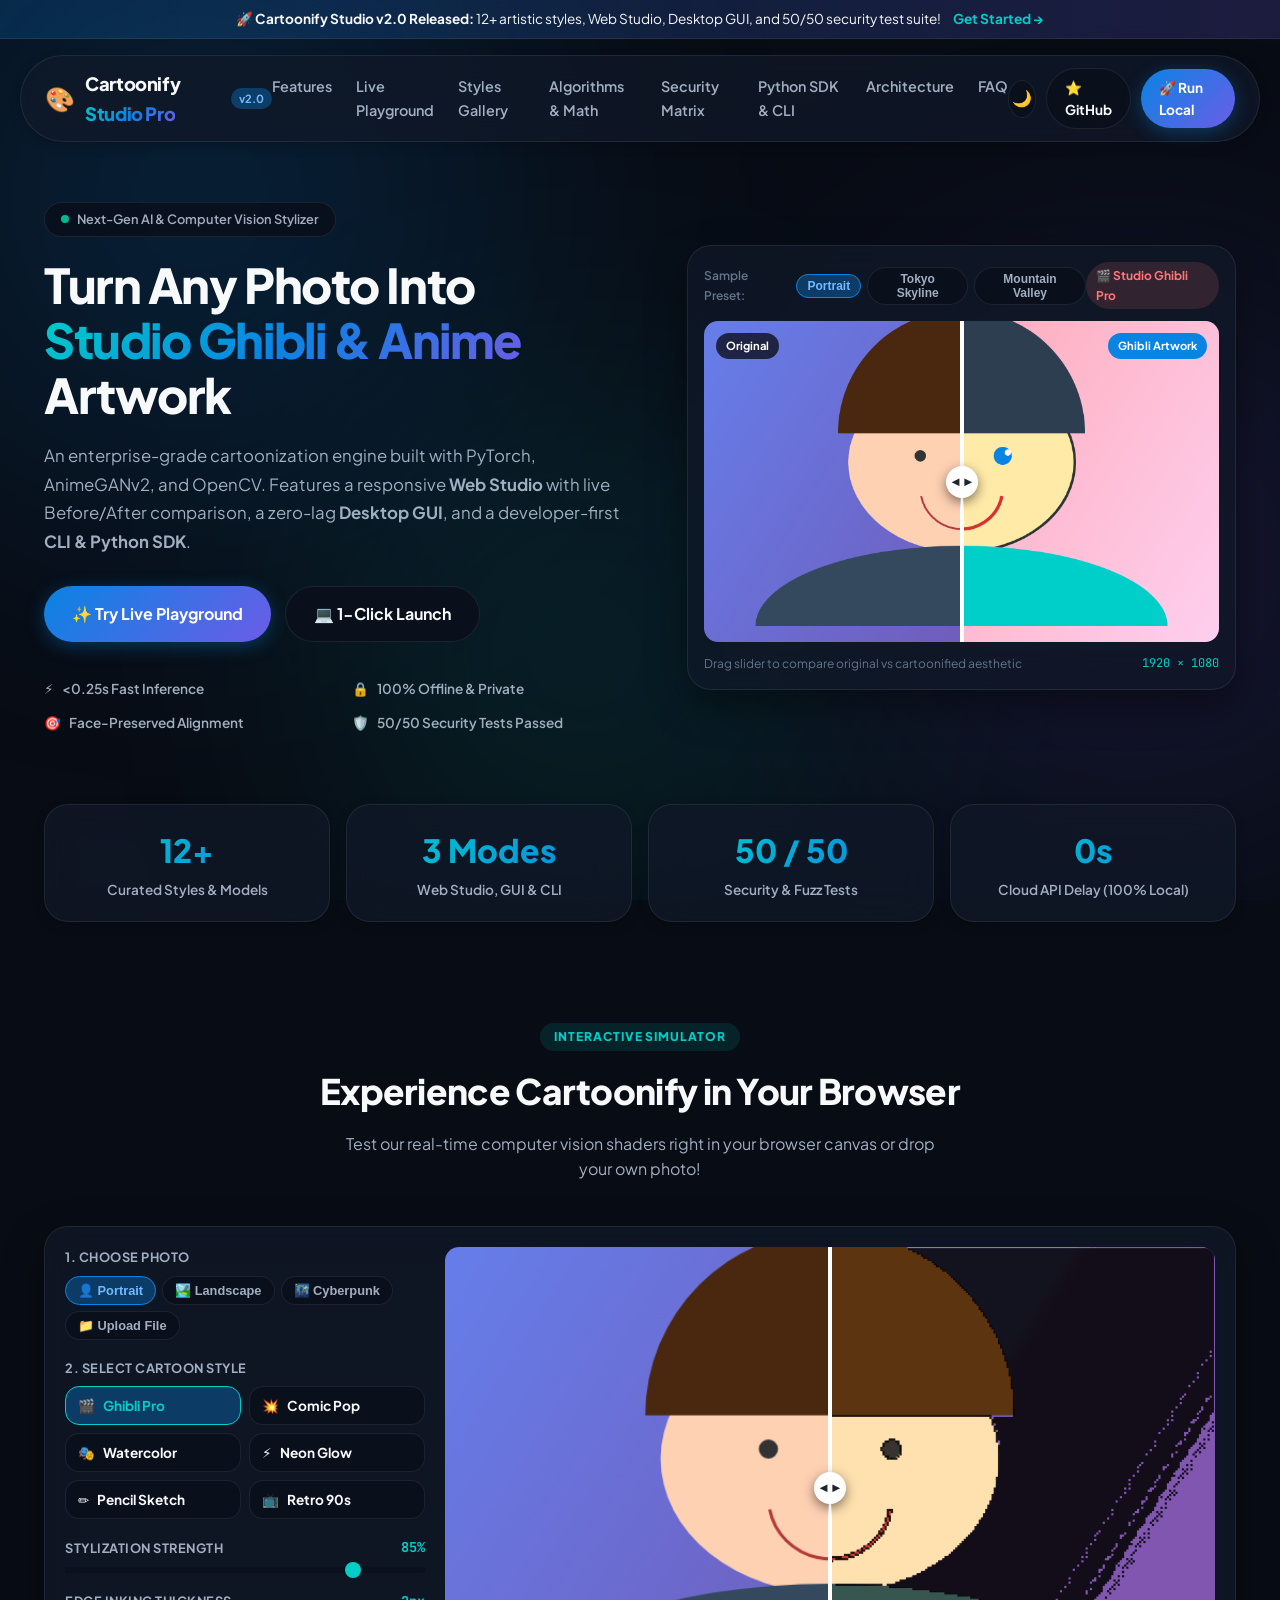
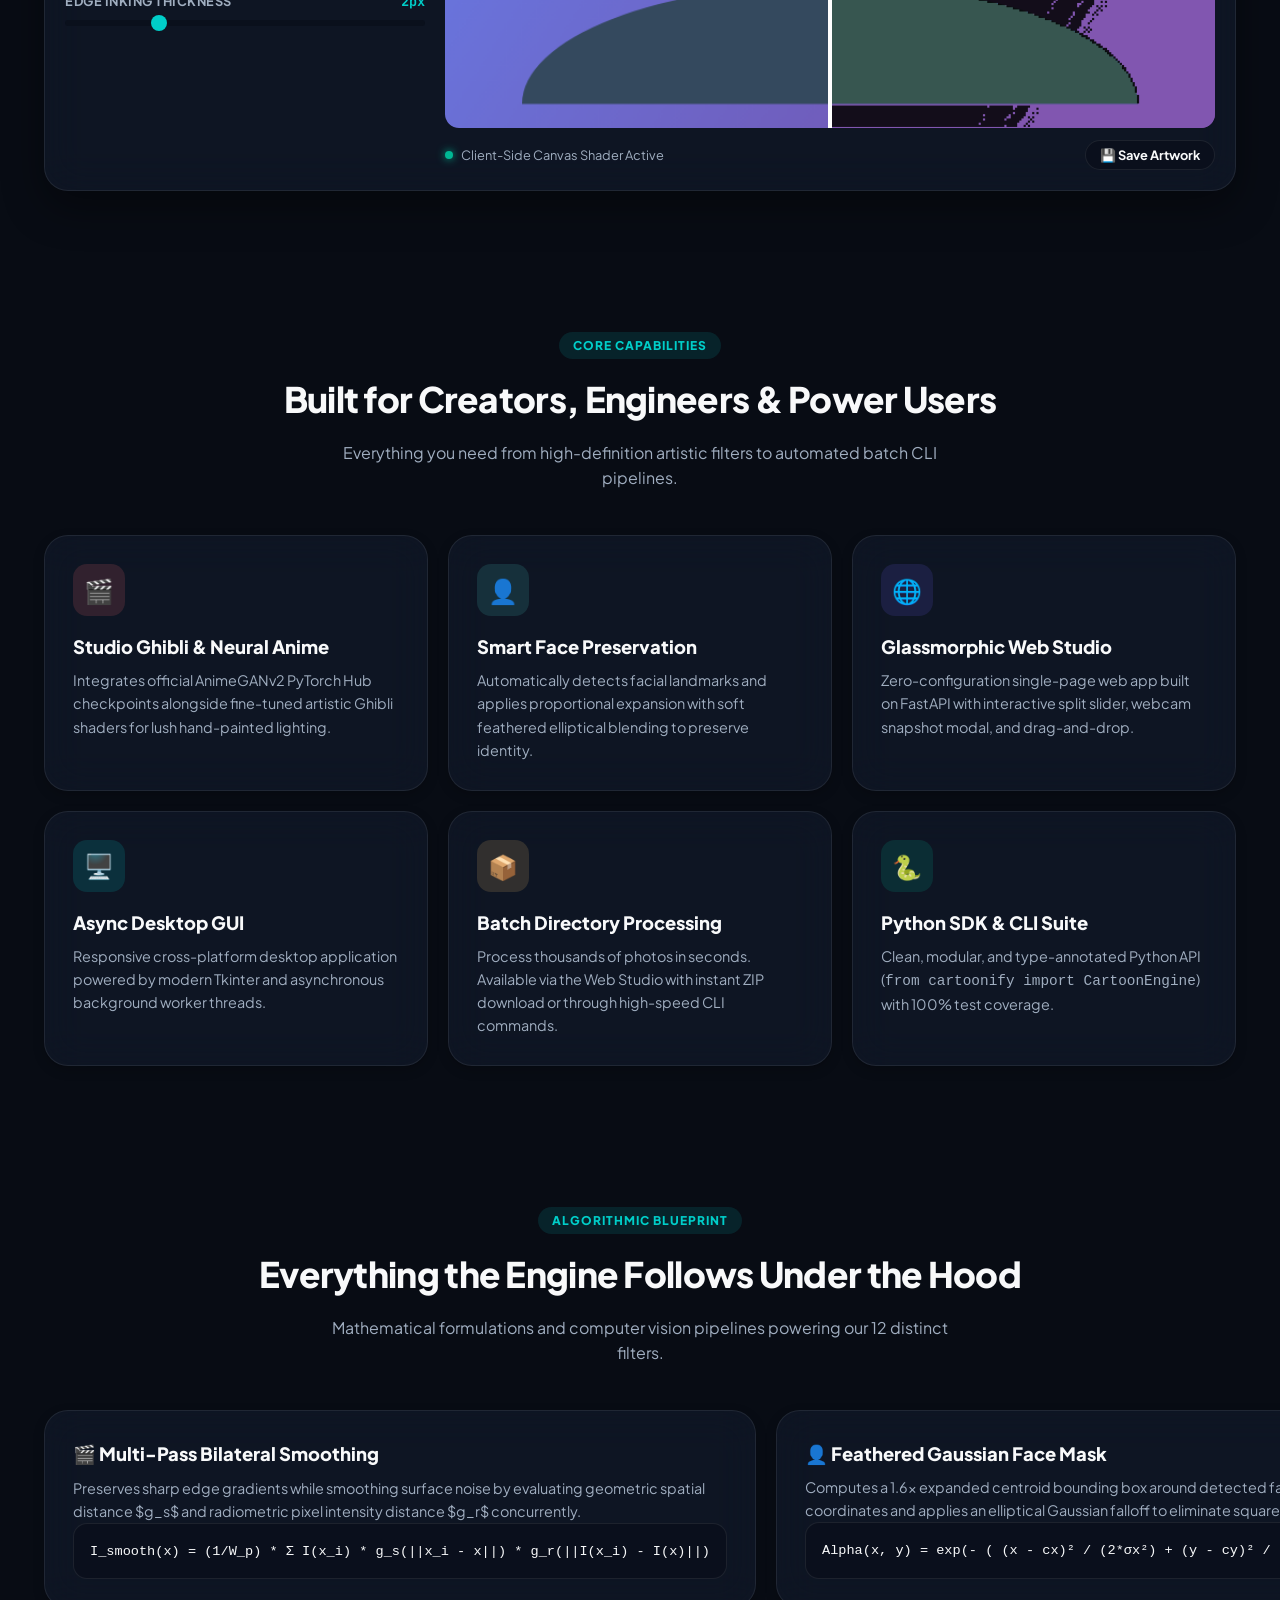
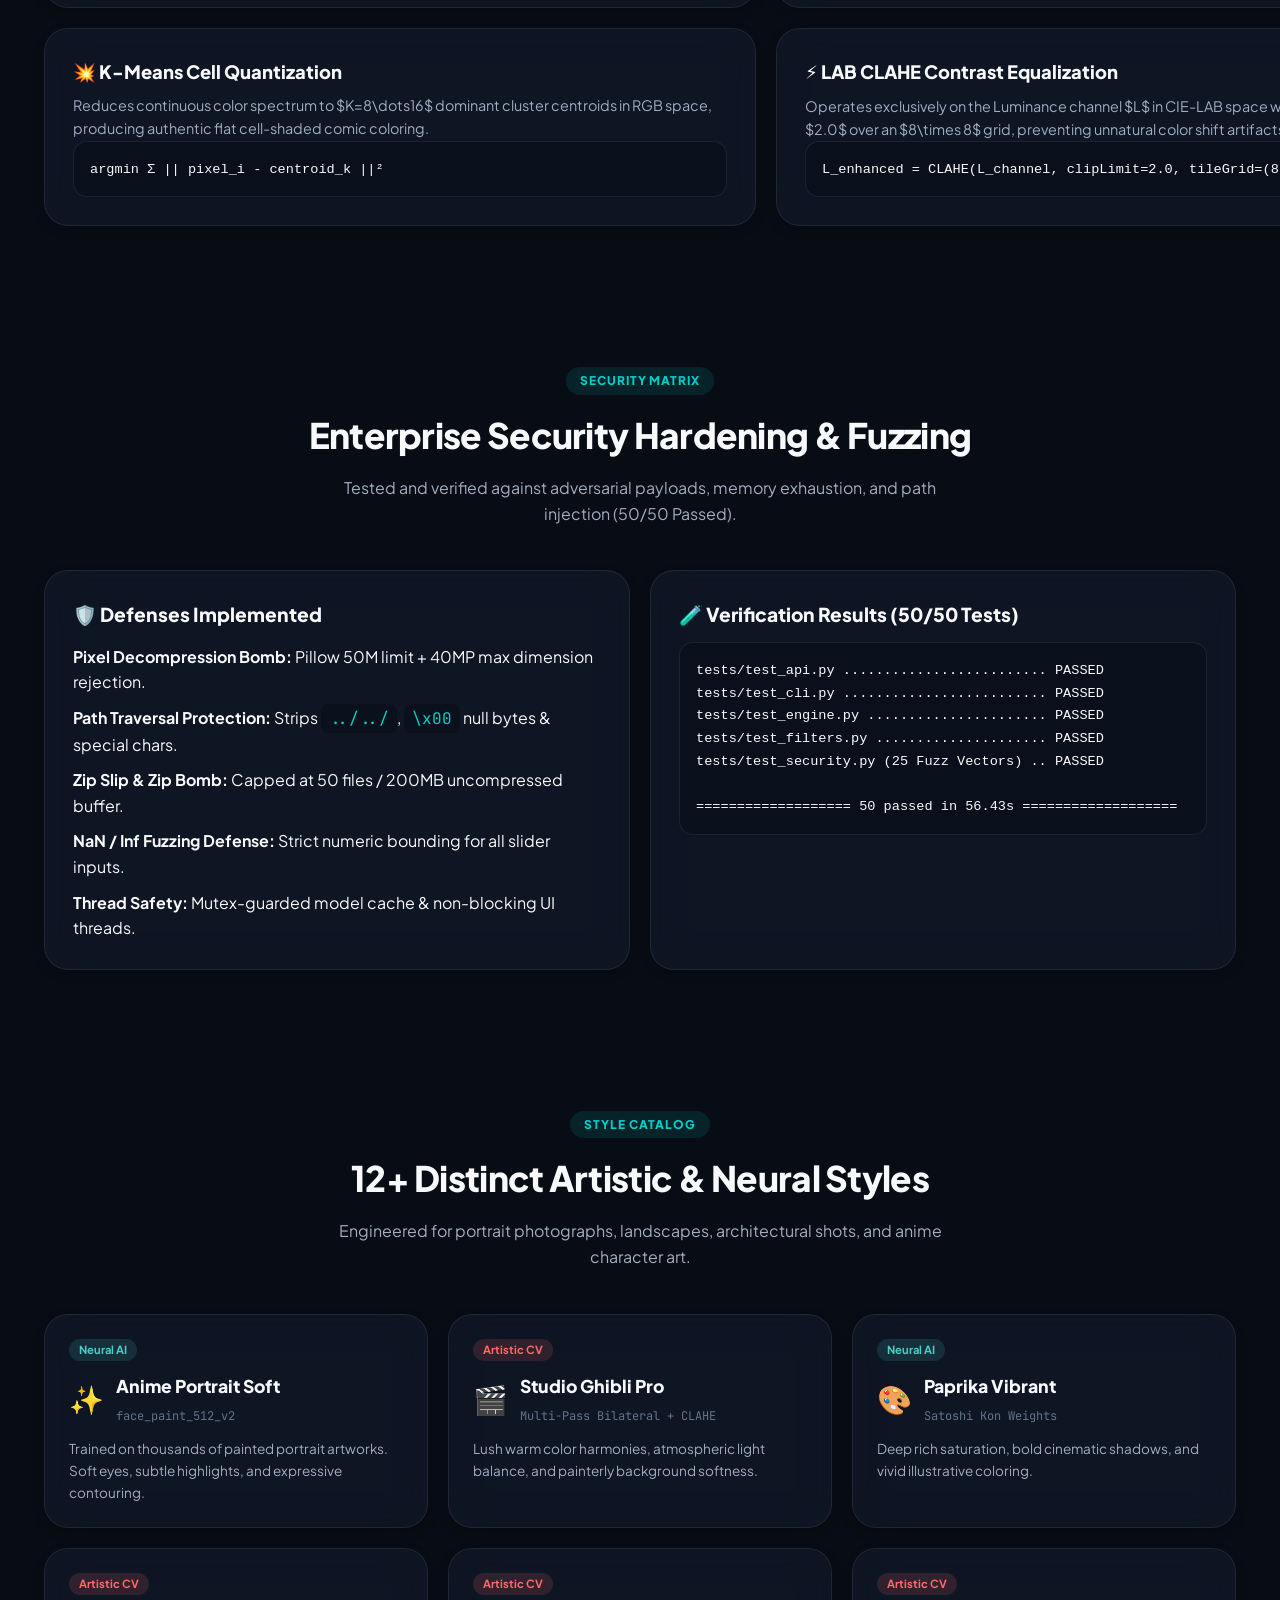
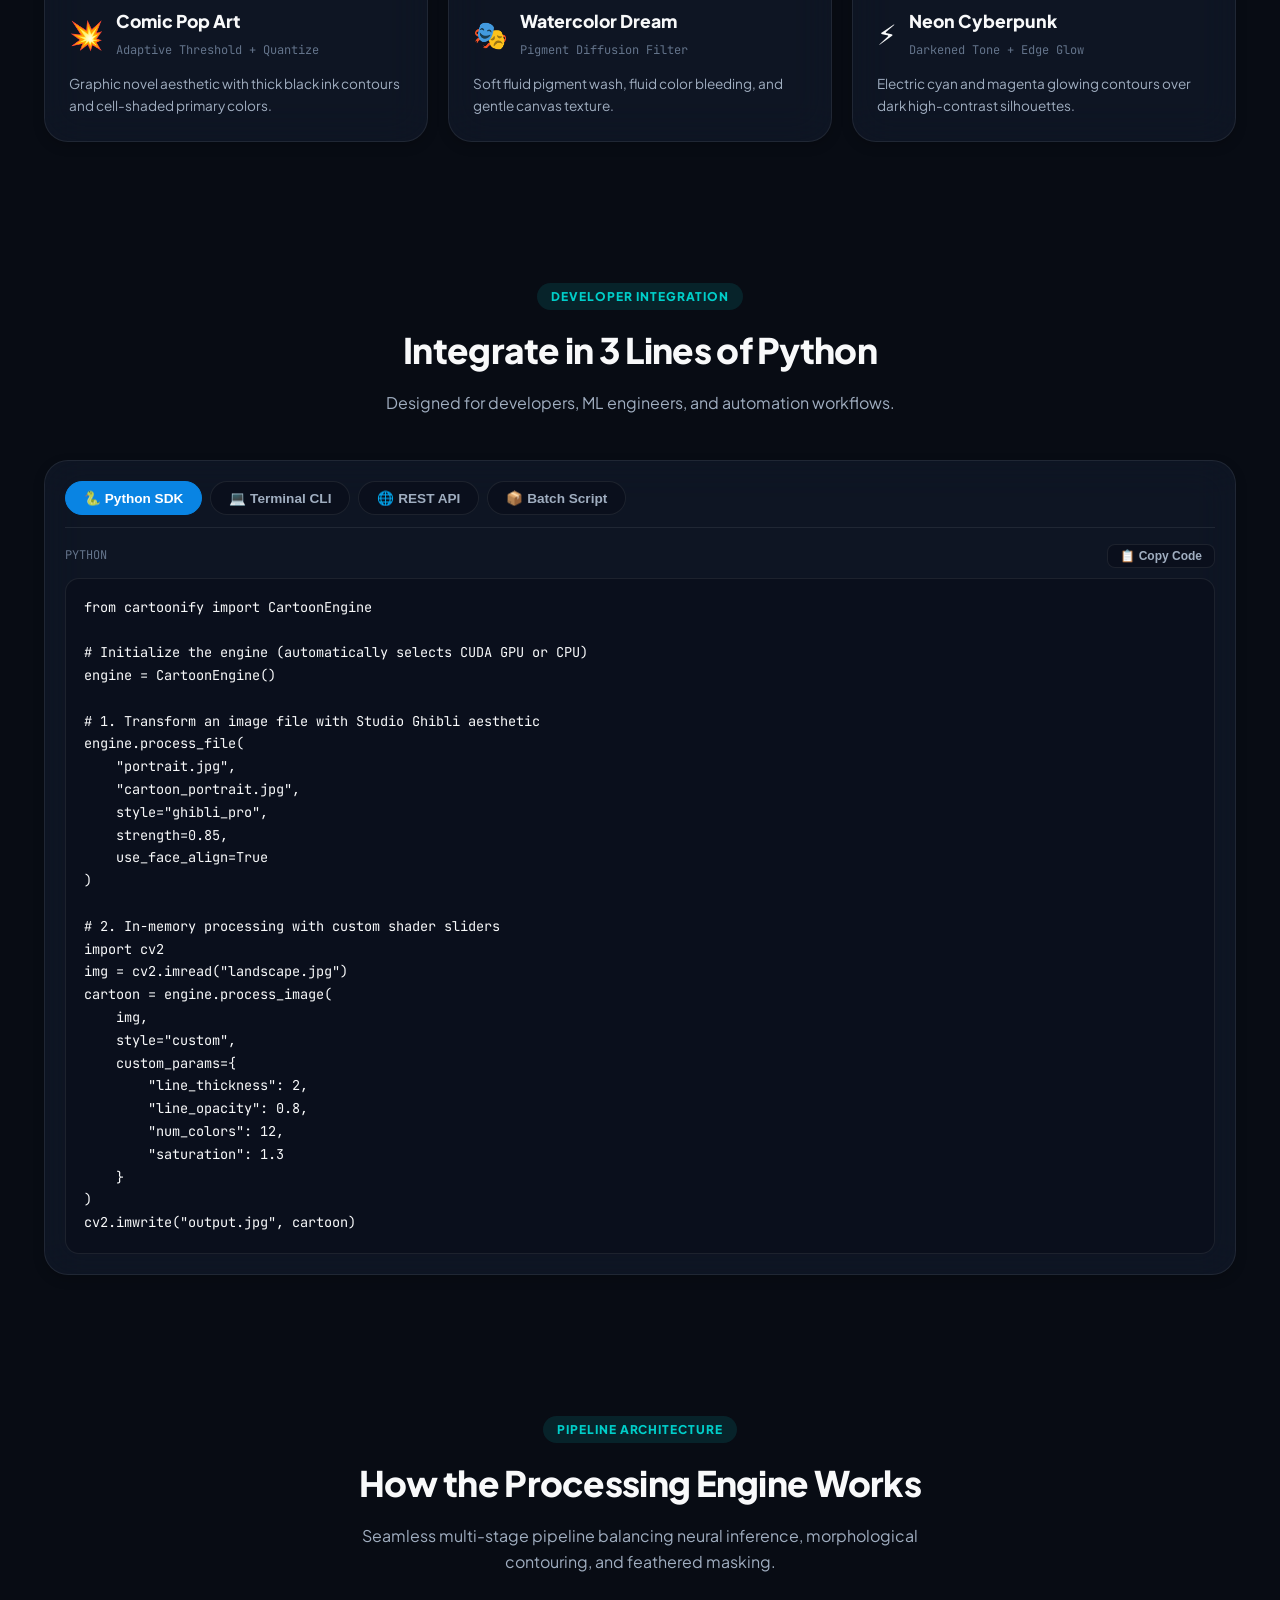
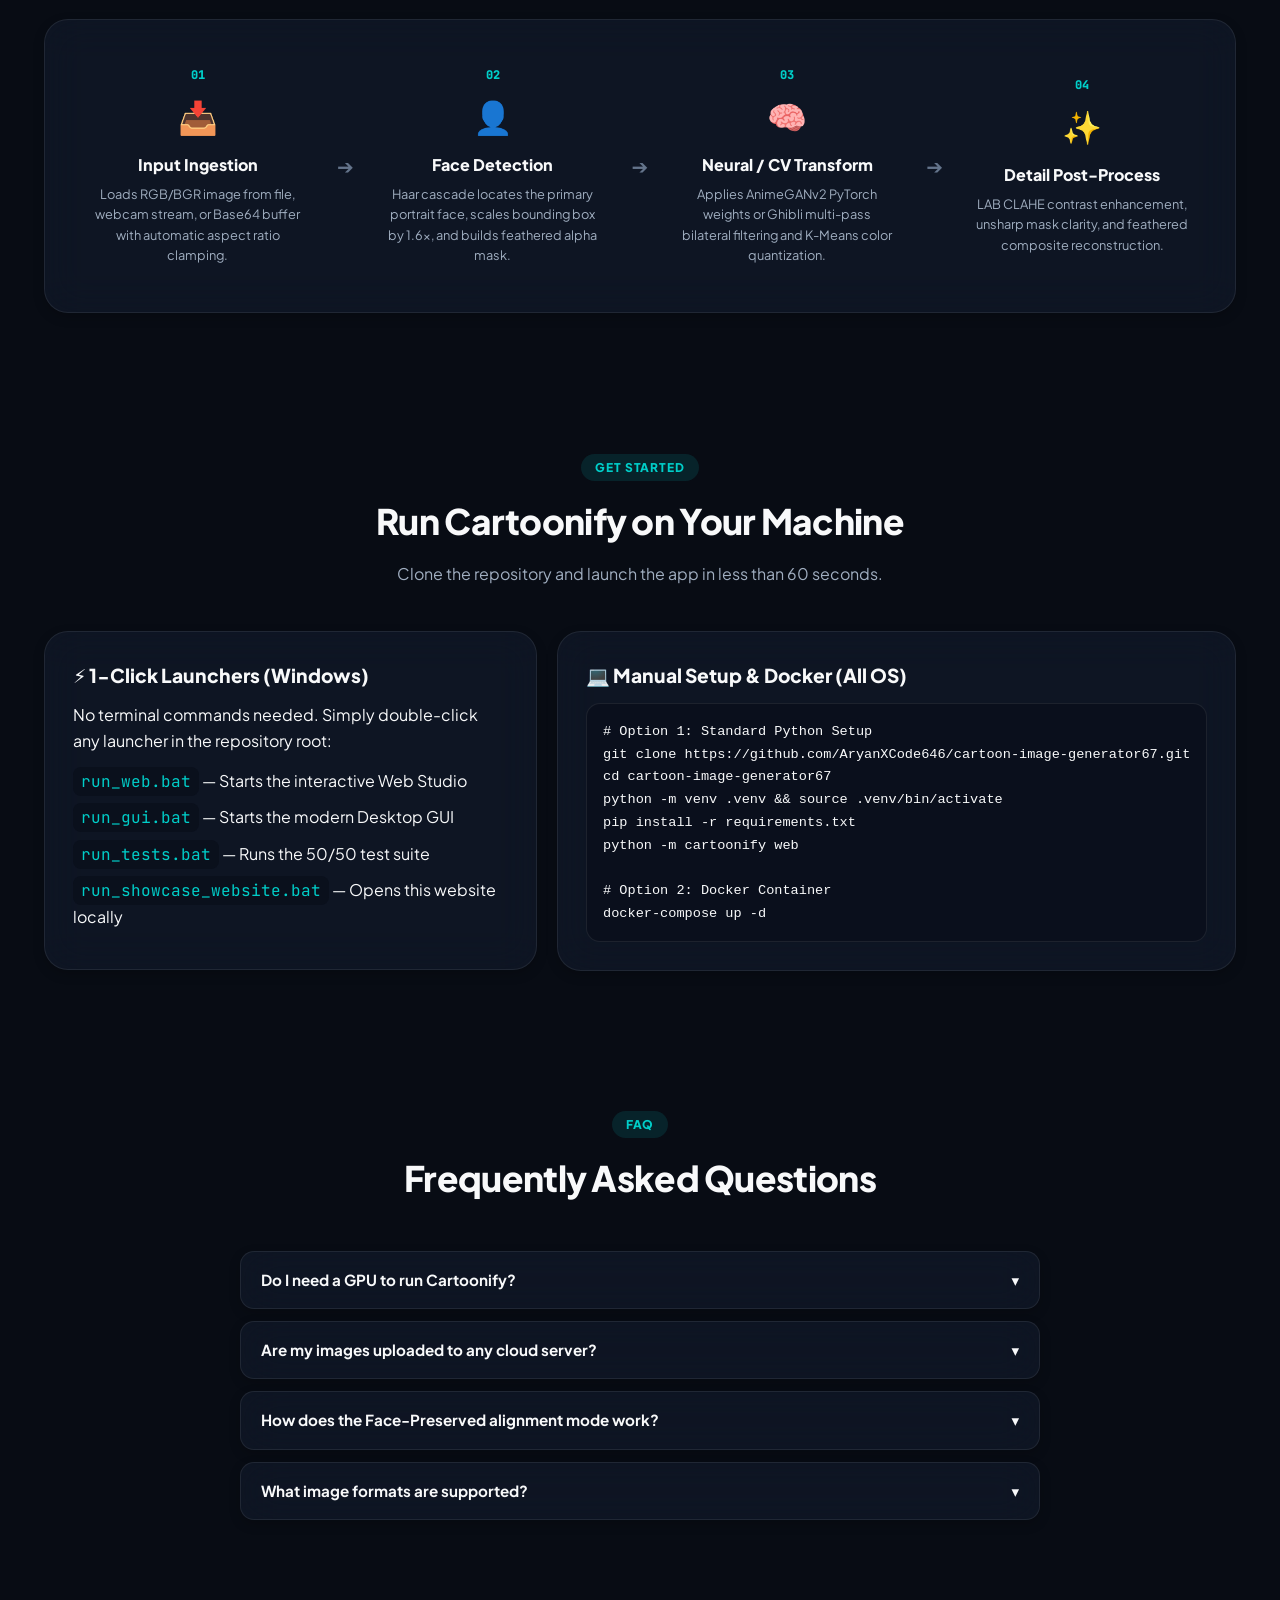
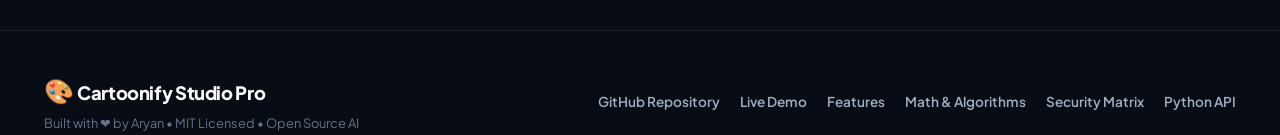
==== docs/index.html @ 69a8b637 "docs: enrich landing page with algorithm math models, security matrix, and comprehensive feature blu" ====
<!DOCTYPE html>
<html lang="en" data-theme="dark">
<head>
  <meta charset="UTF-8">
  <meta name="viewport" content="width=device-width, initial-scale=1.0">
  <title>Cartoonify Studio Pro — AI & Computer Vision Image Cartoonization Suite</title>
  <meta name="description" content="Production-ready AI & Computer Vision cartoonization suite featuring Studio Ghibli, AnimeGANv2, Comic Pop Art, and Watercolor filters with Web Studio, Desktop GUI, and Python SDK.">
  <link rel="stylesheet" href="style.css">
  <link rel="preconnect" href="https://fonts.googleapis.com">
  <link rel="preconnect" href="https://fonts.gstatic.com" crossorigin>
  <link href="https://fonts.googleapis.com/css2?family=Plus+Jakarta+Sans:wght@300;400;500;600;700;800&family=JetBrains+Mono:wght@400;500;700&display=swap" rel="stylesheet">
</head>
<body>
  <!-- Ambient background glow -->
  <div class="ambient-glow">
    <div class="orb orb-1"></div>
    <div class="orb orb-2"></div>
    <div class="orb orb-3"></div>
  </div>

  <!-- Announcement Bar -->
  <div class="announcement-bar">
    <span>🚀 <strong>Cartoonify Studio v2.0 Released:</strong> 12+ artistic styles, Web Studio, Desktop GUI, and 50/50 security test suite!</span>
    <a href="#quickstart" class="announcement-link">Get Started →</a>
  </div>

  <!-- ===== NAVBAR ===== -->
  <nav class="navbar glass-panel">
    <div class="nav-container">
      <a href="#" class="nav-brand">
        <span class="brand-icon">🎨</span>
        <span class="brand-name">Cartoonify <span class="gradient-text">Studio Pro</span></span>
        <span class="brand-badge">v2.0</span>
      </a>

      <div class="nav-links" id="navLinks">
        <a href="#features" class="nav-link">Features</a>
        <a href="#demo" class="nav-link">Live Playground</a>
        <a href="#styles" class="nav-link">Styles Gallery</a>
        <a href="#math-models" class="nav-link">Algorithms & Math</a>
        <a href="#security" class="nav-link">Security Matrix</a>
        <a href="#developers" class="nav-link">Python SDK & CLI</a>
        <a href="#architecture" class="nav-link">Architecture</a>
        <a href="#faq" class="nav-link">FAQ</a>
      </div>

      <div class="nav-actions">
        <button id="themeToggle" class="icon-btn" title="Toggle Theme" aria-label="Toggle theme">
          <span class="theme-icon">🌙</span>
        </button>
        <a href="https://github.com/AryanXCode646/cartoon-image-generator67" target="_blank" rel="noopener noreferrer" class="btn btn-secondary btn-sm">
          <span>⭐ GitHub</span>
        </a>
        <a href="#quickstart" class="btn btn-primary btn-sm">
          <span>🚀 Run Local</span>
        </a>
        <button class="mobile-toggle" id="mobileToggle" aria-label="Toggle navigation menu">
          <span></span><span></span><span></span>
        </button>
      </div>
    </div>
  </nav>

  <!-- ===== HERO SECTION ===== -->
  <header class="hero-section">
    <div class="container hero-container">
      <div class="hero-content">
        <div class="hero-pill">
          <span class="pill-dot"></span>
          <span>Next-Gen AI & Computer Vision Stylizer</span>
        </div>
        <h1 class="hero-title">
          Turn Any Photo Into <br>
          <span class="gradient-text">Studio Ghibli & Anime</span> Artwork
        </h1>
        <p class="hero-subtitle">
          An enterprise-grade cartoonization engine built with PyTorch, AnimeGANv2, and OpenCV. Features a responsive <strong>Web Studio</strong> with live Before/After comparison, a zero-lag <strong>Desktop GUI</strong>, and a developer-first <strong>CLI & Python SDK</strong>.
        </p>

        <div class="hero-cta-group">
          <a href="#demo" class="btn btn-primary btn-lg">
            <span>✨ Try Live Playground</span>
          </a>
          <a href="#quickstart" class="btn btn-secondary btn-lg">
            <span>💻 1-Click Launch</span>
          </a>
        </div>

        <div class="hero-badges">
          <div class="badge-item">
            <span class="badge-icon">⚡</span>
            <span>&lt;0.25s Fast Inference</span>
          </div>
          <div class="badge-item">
            <span class="badge-icon">🔒</span>
            <span>100% Offline & Private</span>
          </div>
          <div class="badge-item">
            <span class="badge-icon">🎯</span>
            <span>Face-Preserved Alignment</span>
          </div>
          <div class="badge-item">
            <span class="badge-icon">🛡️</span>
            <span>50/50 Security Tests Passed</span>
          </div>
        </div>
      </div>

      <!-- Hero Visual: Interactive Before/After Split Comparison -->
      <div class="hero-visual">
        <div class="hero-card glass-panel">
          <div class="hero-card-header">
            <div class="preset-selector">
              <span class="preset-label">Sample Preset:</span>
              <button class="preset-btn active" data-preset="portrait">Portrait</button>
              <button class="preset-btn" data-preset="city">Tokyo Skyline</button>
              <button class="preset-btn" data-preset="nature">Mountain Valley</button>
            </div>
            <div class="style-pill">🎬 Studio Ghibli Pro</div>
          </div>

          <div class="hero-split-viewer" id="heroViewer">
            <div class="hero-img-wrapper original-wrapper">
              <img id="heroImgOriginal" src="" alt="Original Photo">
              <span class="image-tag original-tag">Original</span>
            </div>
            <div class="hero-img-wrapper cartoon-wrapper" id="heroCartoonWrapper">
              <img id="heroImgCartoon" src="" alt="Cartoon Artwork">
              <span class="image-tag cartoon-tag">Ghibli Artwork</span>
            </div>
            <div class="hero-split-handle" id="heroHandle">
              <div class="handle-bar"></div>
              <div class="handle-knob">◀ ▶</div>
              <div class="handle-bar"></div>
            </div>
          </div>

          <div class="hero-card-footer">
            <span>Drag slider to compare original vs cartoonified aesthetic</span>
            <span class="resolution-badge" id="heroResBadge">1920 × 1080</span>
          </div>
        </div>
      </div>
    </div>
  </header>

  <!-- ===== STATS STRIP ===== -->
  <section class="stats-strip">
    <div class="container stats-container">
      <div class="stat-card glass-panel">
        <span class="stat-number">12+</span>
        <span class="stat-label">Curated Styles & Models</span>
      </div>
      <div class="stat-card glass-panel">
        <span class="stat-number">3 Modes</span>
        <span class="stat-label">Web Studio, GUI & CLI</span>
      </div>
      <div class="stat-card glass-panel">
        <span class="stat-number">50 / 50</span>
        <span class="stat-label">Security & Fuzz Tests</span>
      </div>
      <div class="stat-card glass-panel">
        <span class="stat-number">0s</span>
        <span class="stat-label">Cloud API Delay (100% Local)</span>
      </div>
    </div>
  </section>

  <!-- ===== INTERACTIVE DEMO PLAYGROUND ===== -->
  <section class="section" id="demo">
    <div class="container">
      <div class="section-header text-center">
        <span class="section-badge">INTERACTIVE SIMULATOR</span>
        <h2 class="section-title">Experience Cartoonify in Your Browser</h2>
        <p class="section-subtitle">
          Test our real-time computer vision shaders right in your browser canvas or drop your own photo!
        </p>
      </div>

      <div class="playground-layout glass-panel">
        <!-- Left Playground Controls -->
        <div class="playground-sidebar">
          <div class="sidebar-block">
            <label class="block-label">1. Choose Photo</label>
            <div class="playground-presets">
              <button class="play-preset active" data-img="portrait">👤 Portrait</button>
              <button class="play-preset" data-img="landscape">🏞️ Landscape</button>
              <button class="play-preset" data-img="cyberpunk">🌃 Cyberpunk</button>
              <button class="play-preset" id="playUploadBtn">📁 Upload File</button>
              <input type="file" id="playFileInput" accept="image/*" hidden>
            </div>
          </div>

          <div class="sidebar-block">
            <label class="block-label">2. Select Cartoon Style</label>
            <div class="playground-styles-grid">
              <button class="style-choice-btn active" data-style="ghibli_pro">
                <span class="style-choice-icon">🎬</span>
                <span class="style-choice-name">Ghibli Pro</span>
              </button>
              <button class="style-choice-btn" data-style="comic_pop">
                <span class="style-choice-icon">💥</span>
                <span class="style-choice-name">Comic Pop</span>
              </button>
              <button class="style-choice-btn" data-style="watercolor">
                <span class="style-choice-icon">🎭</span>
                <span class="style-choice-name">Watercolor</span>
              </button>
              <button class="style-choice-btn" data-style="neon">
                <span class="style-choice-icon">⚡</span>
                <span class="style-choice-name">Neon Glow</span>
              </button>
              <button class="style-choice-btn" data-style="pencil">
                <span class="style-choice-icon">✏️</span>
                <span class="style-choice-name">Pencil Sketch</span>
              </button>
              <button class="style-choice-btn" data-style="retro">
                <span class="style-choice-icon">📺</span>
                <span class="style-choice-name">Retro 90s</span>
              </button>
            </div>
          </div>

          <div class="sidebar-block">
            <div class="slider-row">
              <label class="block-label">Stylization Strength</label>
              <span class="slider-indicator" id="playStrengthVal">85%</span>
            </div>
            <input type="range" id="playStrength" min="20" max="100" value="85" class="custom-range">
          </div>

          <div class="sidebar-block">
            <div class="slider-row">
              <label class="block-label">Edge Inking Thickness</label>
              <span class="slider-indicator" id="playEdgeVal">2px</span>
            </div>
            <input type="range" id="playEdge" min="1" max="5" value="2" class="custom-range">
          </div>
        </div>

        <!-- Right Playground Canvas Display -->
        <div class="playground-viewport">
          <div class="playground-canvas-wrapper" id="playViewer">
            <canvas id="canvasOriginal" class="play-canvas"></canvas>
            <div class="cartoon-canvas-clipper" id="playClipper">
              <canvas id="canvasCartoon" class="play-canvas"></canvas>
            </div>
            <div class="hero-split-handle" id="playHandle">
              <div class="handle-bar"></div>
              <div class="handle-knob">◀ ▶</div>
              <div class="handle-bar"></div>
            </div>
          </div>

          <div class="playground-footer">
            <div class="engine-indicator">
              <span class="pulse-dot"></span>
              <span id="playEngineStatus">Client-Side Canvas Shader Active</span>
            </div>
            <button id="downloadPlaygroundBtn" class="btn btn-secondary btn-xs">💾 Save Artwork</button>
          </div>
        </div>
      </div>
    </div>
  </section>

  <!-- ===== COMPREHENSIVE FEATURES GRID ===== -->
  <section class="section" id="features">
    <div class="container">
      <div class="section-header text-center">
        <span class="section-badge">CORE CAPABILITIES</span>
        <h2 class="section-title">Built for Creators, Engineers & Power Users</h2>
        <p class="section-subtitle">
          Everything you need from high-definition artistic filters to automated batch CLI pipelines.
        </p>
      </div>

      <div class="features-grid">
        <div class="feature-card glass-panel">
          <div class="feature-icon-box" style="background: rgba(255, 107, 107, 0.15); color: #ff6b6b;">🎬</div>
          <h3 class="feature-title">Studio Ghibli & Neural Anime</h3>
          <p class="feature-desc">
            Integrates official AnimeGANv2 PyTorch Hub checkpoints alongside fine-tuned artistic Ghibli shaders for lush hand-painted lighting.
          </p>
        </div>

        <div class="feature-card glass-panel">
          <div class="feature-icon-box" style="background: rgba(78, 205, 196, 0.15); color: #4ecdc4;">👤</div>
          <h3 class="feature-title">Smart Face Preservation</h3>
          <p class="feature-desc">
            Automatically detects facial landmarks and applies proportional expansion with soft feathered elliptical blending to preserve identity.
          </p>
        </div>

        <div class="feature-card glass-panel">
          <div class="feature-icon-box" style="background: rgba(108, 92, 231, 0.15); color: #6c5ce7;">🌐</div>
          <h3 class="feature-title">Glassmorphic Web Studio</h3>
          <p class="feature-desc">
            Zero-configuration single-page web app built on FastAPI with interactive split slider, webcam snapshot modal, and drag-and-drop.
          </p>
        </div>

        <div class="feature-card glass-panel">
          <div class="feature-icon-box" style="background: rgba(0, 206, 201, 0.15); color: #00cec9;">🖥️</div>
          <h3 class="feature-title">Async Desktop GUI</h3>
          <p class="feature-desc">
            Responsive cross-platform desktop application powered by modern Tkinter and asynchronous background worker threads.
          </p>
        </div>

        <div class="feature-card glass-panel">
          <div class="feature-icon-box" style="background: rgba(253, 203, 110, 0.15); color: #fdcb6e;">📦</div>
          <h3 class="feature-title">Batch Directory Processing</h3>
          <p class="feature-desc">
            Process thousands of photos in seconds. Available via the Web Studio with instant ZIP download or through high-speed CLI commands.
          </p>
        </div>

        <div class="feature-card glass-panel">
          <div class="feature-icon-box" style="background: rgba(0, 184, 148, 0.15); color: #00b894;">🐍</div>
          <h3 class="feature-title">Python SDK & CLI Suite</h3>
          <p class="feature-desc">
            Clean, modular, and type-annotated Python API (<code>from cartoonify import CartoonEngine</code>) with 100% test coverage.
          </p>
        </div>
      </div>
    </div>
  </section>

  <!-- ===== MATHEMATICAL MODELS & ALGORITHMS SECTION ===== -->
  <section class="section" id="math-models">
    <div class="container">
      <div class="section-header text-center">
        <span class="section-badge">ALGORITHMIC BLUEPRINT</span>
        <h2 class="section-title">Everything the Engine Follows Under the Hood</h2>
        <p class="section-subtitle">
          Mathematical formulations and computer vision pipelines powering our 12 distinct filters.
        </p>
      </div>

      <div class="features-grid">
        <div class="feature-card glass-panel">
          <h3 class="feature-title">🎬 Multi-Pass Bilateral Smoothing</h3>
          <p class="feature-desc">
            Preserves sharp edge gradients while smoothing surface noise by evaluating geometric spatial distance $g_s$ and radiometric pixel intensity distance $g_r$ concurrently.
          </p>
          <pre class="cli-box"><code>I_smooth(x) = (1/W_p) * Σ I(x_i) * g_s(||x_i - x||) * g_r(||I(x_i) - I(x)||)</code></pre>
        </div>

        <div class="feature-card glass-panel">
          <h3 class="feature-title">👤 Feathered Gaussian Face Mask</h3>
          <p class="feature-desc">
            Computes a 1.6x expanded centroid bounding box around detected facial coordinates and applies an elliptical Gaussian falloff to eliminate square border seams.
          </p>
          <pre class="cli-box"><code>Alpha(x, y) = exp(- ( (x - cx)² / (2*σx²) + (y - cy)² / (2*σy²) ) )</code></pre>
        </div>

        <div class="feature-card glass-panel">
          <h3 class="feature-title">✏️ Color Dodge Sketch Blend</h3>
          <p class="feature-desc">
            Converts to grayscale, computes negative Gaussian blur inversion, and executes high-speed Color Dodge matrix arithmetic for realistic graphite line crosshatching.
          </p>
          <pre class="cli-box"><code>I_sketch(x,y) = min(255, (I_gray * 256) / (255 - I_inv_blur + 1))</code></pre>
        </div>

        <div class="feature-card glass-panel">
          <h3 class="feature-title">💥 K-Means Cell Quantization</h3>
          <p class="feature-desc">
            Reduces continuous color spectrum to $K=8\dots16$ dominant cluster centroids in RGB space, producing authentic flat cell-shaded comic coloring.
          </p>
          <pre class="cli-box"><code>argmin Σ || pixel_i - centroid_k ||²</code></pre>
        </div>

        <div class="feature-card glass-panel">
          <h3 class="feature-title">⚡ LAB CLAHE Contrast Equalization</h3>
          <p class="feature-desc">
            Operates exclusively on the Luminance channel $L$ in CIE-LAB space with clip limit $2.0$ over an $8\times 8$ grid, preventing unnatural color shift artifacts.
          </p>
          <pre class="cli-box"><code>L_enhanced = CLAHE(L_channel, clipLimit=2.0, tileGrid=(8,8))</code></pre>
        </div>

        <div class="feature-card glass-panel">
          <h3 class="feature-title">🎭 Sobel Fluid Diffusion</h3>
          <p class="feature-desc">
            Computes horizontal and vertical spatial derivatives ($\partial I/\partial x, \partial I/\partial y$) to simulate fluid watercolor pigment accumulation along borders.
          </p>
          <pre class="cli-box"><code>Gradient_Mag = sqrt( (dI/dx)² + (dI/dy)² )</code></pre>
        </div>
      </div>
    </div>
  </section>

  <!-- ===== SECURITY MATRIX (50/50 TESTS) ===== -->
  <section class="section" id="security">
    <div class="container">
      <div class="section-header text-center">
        <span class="section-badge">SECURITY MATRIX</span>
        <h2 class="section-title">Enterprise Security Hardening & Fuzzing</h2>
        <p class="section-subtitle">
          Tested and verified against adversarial payloads, memory exhaustion, and path injection (50/50 Passed).
        </p>
      </div>

      <div class="quickstart-grid">
        <div class="quickstart-card glass-panel">
          <h3>🛡️ Defenses Implemented</h3>
          <ul class="file-list">
            <li><strong>Pixel Decompression Bomb:</strong> Pillow 50M limit + 40MP max dimension rejection.</li>
            <li><strong>Path Traversal Protection:</strong> Strips <code>../../</code>, <code>\x00</code> null bytes & special chars.</li>
            <li><strong>Zip Slip & Zip Bomb:</strong> Capped at 50 files / 200MB uncompressed buffer.</li>
            <li><strong>NaN / Inf Fuzzing Defense:</strong> Strict numeric bounding for all slider inputs.</li>
            <li><strong>Thread Safety:</strong> Mutex-guarded model cache & non-blocking UI threads.</li>
          </ul>
        </div>

        <div class="quickstart-card glass-panel">
          <h3>🧪 Verification Results (50/50 Tests)</h3>
          <pre class="cli-box"><code>tests/test_api.py ......................... PASSED
tests/test_cli.py ......................... PASSED
tests/test_engine.py ...................... PASSED
tests/test_filters.py ..................... PASSED
tests/test_security.py (25 Fuzz Vectors) .. PASSED

=================== 50 passed in 56.43s ===================</code></pre>
        </div>
      </div>
    </div>
  </section>

  <!-- ===== STYLES GALLERY ===== -->
  <section class="section styles-section" id="styles">
    <div class="container">
      <div class="section-header text-center">
        <span class="section-badge">STYLE CATALOG</span>
        <h2 class="section-title">12+ Distinct Artistic & Neural Styles</h2>
        <p class="section-subtitle">
          Engineered for portrait photographs, landscapes, architectural shots, and anime character art.
        </p>
      </div>

      <div class="style-cards-carousel">
        <div class="style-showcase-card glass-panel">
          <div class="style-tag neural">Neural AI</div>
          <div class="style-header">
            <span class="style-emoji">✨</span>
            <div>
              <h4>Anime Portrait Soft</h4>
              <span class="style-model">face_paint_512_v2</span>
            </div>
          </div>
          <p>Trained on thousands of painted portrait artworks. Soft eyes, subtle highlights, and expressive contouring.</p>
        </div>

        <div class="style-showcase-card glass-panel">
          <div class="style-tag artistic">Artistic CV</div>
          <div class="style-header">
            <span class="style-emoji">🎬</span>
            <div>
              <h4>Studio Ghibli Pro</h4>
              <span class="style-model">Multi-Pass Bilateral + CLAHE</span>
            </div>
          </div>
          <p>Lush warm color harmonies, atmospheric light balance, and painterly background softness.</p>
        </div>

        <div class="style-showcase-card glass-panel">
          <div class="style-tag neural">Neural AI</div>
          <div class="style-header">
            <span class="style-emoji">🎨</span>
            <div>
              <h4>Paprika Vibrant</h4>
              <span class="style-model">Satoshi Kon Weights</span>
            </div>
          </div>
          <p>Deep rich saturation, bold cinematic shadows, and vivid illustrative coloring.</p>
        </div>

        <div class="style-showcase-card glass-panel">
          <div class="style-tag artistic">Artistic CV</div>
          <div class="style-header">
            <span class="style-emoji">💥</span>
            <div>
              <h4>Comic Pop Art</h4>
              <span class="style-model">Adaptive Threshold + Quantize</span>
            </div>
          </div>
          <p>Graphic novel aesthetic with thick black ink contours and cell-shaded primary colors.</p>
        </div>

        <div class="style-showcase-card glass-panel">
          <div class="style-tag artistic">Artistic CV</div>
          <div class="style-header">
            <span class="style-emoji">🎭</span>
            <div>
              <h4>Watercolor Dream</h4>
              <span class="style-model">Pigment Diffusion Filter</span>
            </div>
          </div>
          <p>Soft fluid pigment wash, fluid color bleeding, and gentle canvas texture.</p>
        </div>

        <div class="style-showcase-card glass-panel">
          <div class="style-tag artistic">Artistic CV</div>
          <div class="style-header">
            <span class="style-emoji">⚡</span>
            <div>
              <h4>Neon Cyberpunk</h4>
              <span class="style-model">Darkened Tone + Edge Glow</span>
            </div>
          </div>
          <p>Electric cyan and magenta glowing contours over dark high-contrast silhouettes.</p>
        </div>
      </div>
    </div>
  </section>

  <!-- ===== DEVELOPER CODE INTEGRATION ===== -->
  <section class="section developers-section" id="developers">
    <div class="container">
      <div class="section-header text-center">
        <span class="section-badge">DEVELOPER INTEGRATION</span>
        <h2 class="section-title">Integrate in 3 Lines of Python</h2>
        <p class="section-subtitle">
          Designed for developers, ML engineers, and automation workflows.
        </p>
      </div>

      <div class="code-hub glass-panel">
        <div class="code-hub-tabs">
          <button class="code-tab-btn active" data-tab="tabPython">🐍 Python SDK</button>
          <button class="code-tab-btn" data-tab="tabCLI">💻 Terminal CLI</button>
          <button class="code-tab-btn" data-tab="tabAPI">🌐 REST API</button>
          <button class="code-tab-btn" data-tab="tabBatch">📦 Batch Script</button>
        </div>

        <!-- Code Block 1: Python SDK -->
        <div class="code-block-content active" id="tabPython">
          <div class="code-header">
            <span class="code-lang">python</span>
            <button class="copy-code-btn" data-target="codePy">📋 Copy Code</button>
          </div>
          <pre><code id="codePy">from cartoonify import CartoonEngine

# Initialize the engine (automatically selects CUDA GPU or CPU)
engine = CartoonEngine()

# 1. Transform an image file with Studio Ghibli aesthetic
engine.process_file(
    "portrait.jpg",
    "cartoon_portrait.jpg",
    style="ghibli_pro",
    strength=0.85,
    use_face_align=True
)

# 2. In-memory processing with custom shader sliders
import cv2
img = cv2.imread("landscape.jpg")
cartoon = engine.process_image(
    img,
    style="custom",
    custom_params={
        "line_thickness": 2,
        "line_opacity": 0.8,
        "num_colors": 12,
        "saturation": 1.3
    }
)
cv2.imwrite("output.jpg", cartoon)</code></pre>
        </div>

        <!-- Code Block 2: CLI -->
        <div class="code-block-content" id="tabCLI">
          <div class="code-header">
            <span class="code-lang">bash</span>
            <button class="copy-code-btn" data-target="codeCLI">📋 Copy Code</button>
          </div>
          <pre><code id="codeCLI"># Transform a single image
python -m cartoonify process photo.jpg -o cartoon.jpg --style ghibli_pro --strength 0.85

# Enable face-aligned feathered blend for portraits
python -m cartoonify process selfie.jpg -o selfie_anime.jpg --style anime_soft --face-align

# Batch process an entire directory of photos
python -m cartoonify batch ./my_vacation_photos -o ./cartoons --style comic_pop

# Launch the Web Studio UI
python -m cartoonify web --port 8000

# Launch the Desktop GUI
python -m cartoonify gui</code></pre>
        </div>

        <!-- Code Block 3: REST API -->
        <div class="code-block-content" id="tabAPI">
          <div class="code-header">
            <span class="code-lang">bash / cURL</span>
            <button class="copy-code-btn" data-target="codeAPI">📋 Copy Code</button>
          </div>
          <pre><code id="codeAPI"># 1. Process image via multipart form upload
curl -X POST "http://localhost:8000/api/process-upload" \
     -F "file=@portrait.jpg" \
     -F "style=ghibli_pro" \
     -F "strength=0.85" \
     --output cartoon_result.jpg

# 2. Query available styles catalog
curl -X GET "http://localhost:8000/api/styles"

# 3. Health & Device diagnostic check
curl -X GET "http://localhost:8000/api/health"</code></pre>
        </div>

        <!-- Code Block 4: Batch Script -->
        <div class="code-block-content" id="tabBatch">
          <div class="code-header">
            <span class="code-lang">python</span>
            <button class="copy-code-btn" data-target="codeBatch">📋 Copy Code</button>
          </div>
          <pre><code id="codeBatch">from pathlib import Path
from cartoonify import CartoonEngine

engine = CartoonEngine()
photos = list(Path("./input_photos").glob("*.jpg"))

def on_progress(current, total, filename):
    print(f"[{current}/{total}] Processed: {Path(filename).name}")

results = engine.process_batch(
    photos,
    output_dir="./cartoon_gallery",
    style="watercolor",
    strength=0.8,
    progress_callback=on_progress
)
print(f"Successfully cartoonified {len(results)} images!")</code></pre>
        </div>
      </div>
    </div>
  </section>

  <!-- ===== ARCHITECTURE DIAGRAM SECTION ===== -->
  <section class="section" id="architecture">
    <div class="container">
      <div class="section-header text-center">
        <span class="section-badge">PIPELINE ARCHITECTURE</span>
        <h2 class="section-title">How the Processing Engine Works</h2>
        <p class="section-subtitle">
          Seamless multi-stage pipeline balancing neural inference, morphological contouring, and feathered masking.
        </p>
      </div>

      <div class="pipeline-diagram glass-panel">
        <div class="pipeline-step">
          <div class="step-num">01</div>
          <div class="step-icon">📥</div>
          <h4>Input Ingestion</h4>
          <p>Loads RGB/BGR image from file, webcam stream, or Base64 buffer with automatic aspect ratio clamping.</p>
        </div>

        <div class="pipeline-arrow">➔</div>

        <div class="pipeline-step">
          <div class="step-num">02</div>
          <div class="step-icon">👤</div>
          <h4>Face Detection</h4>
          <p>Haar cascade locates the primary portrait face, scales bounding box by 1.6x, and builds feathered alpha mask.</p>
        </div>

        <div class="pipeline-arrow">➔</div>

        <div class="pipeline-step">
          <div class="step-num">03</div>
          <div class="step-icon">🧠</div>
          <h4>Neural / CV Transform</h4>
          <p>Applies AnimeGANv2 PyTorch weights or Ghibli multi-pass bilateral filtering and K-Means color quantization.</p>
        </div>

        <div class="pipeline-arrow">➔</div>

        <div class="pipeline-step">
          <div class="step-num">04</div>
          <div class="step-icon">✨</div>
          <h4>Detail Post-Process</h4>
          <p>LAB CLAHE contrast enhancement, unsharp mask clarity, and feathered composite reconstruction.</p>
        </div>
      </div>
    </div>
  </section>

  <!-- ===== QUICKSTART & DOWNLOAD SECTION ===== -->
  <section class="section quickstart-section" id="quickstart">
    <div class="container">
      <div class="section-header text-center">
        <span class="section-badge">GET STARTED</span>
        <h2 class="section-title">Run Cartoonify on Your Machine</h2>
        <p class="section-subtitle">
          Clone the repository and launch the app in less than 60 seconds.
        </p>
      </div>

      <div class="quickstart-grid">
        <div class="quickstart-card glass-panel">
          <h3>⚡ 1-Click Launchers (Windows)</h3>
          <p>No terminal commands needed. Simply double-click any launcher in the repository root:</p>
          <ul class="file-list">
            <li><code>run_web.bat</code> — Starts the interactive Web Studio</li>
            <li><code>run_gui.bat</code> — Starts the modern Desktop GUI</li>
            <li><code>run_tests.bat</code> — Runs the 50/50 test suite</li>
            <li><code>run_showcase_website.bat</code> — Opens this website locally</li>
          </ul>
        </div>

        <div class="quickstart-card glass-panel">
          <h3>💻 Manual Setup & Docker (All OS)</h3>
          <pre class="cli-box"><code># Option 1: Standard Python Setup
git clone https://github.com/AryanXCode646/cartoon-image-generator67.git
cd cartoon-image-generator67
python -m venv .venv && source .venv/bin/activate
pip install -r requirements.txt
python -m cartoonify web

# Option 2: Docker Container
docker-compose up -d</code></pre>
        </div>
      </div>
    </div>
  </section>

  <!-- ===== FAQ SECTION ===== -->
  <section class="section" id="faq">
    <div class="container">
      <div class="section-header text-center">
        <span class="section-badge">FAQ</span>
        <h2 class="section-title">Frequently Asked Questions</h2>
      </div>

      <div class="faq-accordion">
        <details class="faq-item glass-panel">
          <summary class="faq-question">
            <span>Do I need a GPU to run Cartoonify?</span>
            <span class="faq-chevron">▾</span>
          </summary>
          <div class="faq-answer">
            No! Cartoonify is heavily optimized for CPU execution. In addition, all artistic filters (Ghibli Pro, Comic Pop Art, Watercolor, Neon, Pencil Sketch) run exclusively on OpenCV algorithms in milliseconds. If a CUDA GPU is detected, PyTorch neural models will automatically leverage it for maximum speed.
          </div>
        </details>

        <details class="faq-item glass-panel">
          <summary class="faq-question">
            <span>Are my images uploaded to any cloud server?</span>
            <span class="faq-chevron">▾</span>
          </summary>
          <div class="faq-answer">
            100% No. All processing runs completely locally on your machine. No photos, data, or personal metrics are ever sent to external cloud APIs.
          </div>
        </details>

        <details class="faq-item glass-panel">
          <summary class="faq-question">
            <span>How does the Face-Preserved alignment mode work?</span>
            <span class="faq-chevron">▾</span>
          </summary>
          <div class="faq-answer">
            When enabled, Cartoonify detects the largest face using OpenCV Haar cascades, extracts a 1.6x expanded bounding box, runs the stylizer, and composites the stylized face back over the original image using a feathered elliptical Gaussian alpha mask. This avoids harsh boxy edges while preserving portrait identity.
          </div>
        </details>

        <details class="faq-item glass-panel">
          <summary class="faq-question">
            <span>What image formats are supported?</span>
            <span class="faq-chevron">▾</span>
          </summary>
          <div class="faq-answer">
            Cartoonify supports JPEG, PNG, WebP, BMP, TIFF, and camera video streams. Output images can be exported in lossless PNG or compressed JPEG/WebP.
          </div>
        </details>
      </div>
    </div>
  </section>

  <!-- ===== FOOTER ===== -->
  <footer class="footer">
    <div class="container footer-container">
      <div class="footer-brand">
        <span class="brand-icon">🎨</span>
        <span class="brand-name">Cartoonify Studio Pro</span>
        <p>Built with ❤️ by Aryan • MIT Licensed • Open Source AI</p>
      </div>

      <div class="footer-links">
        <a href="https://github.com/AryanXCode646/cartoon-image-generator67" target="_blank" rel="noopener noreferrer">GitHub Repository</a>
        <a href="#demo">Live Demo</a>
        <a href="#features">Features</a>
        <a href="#math-models">Math & Algorithms</a>
        <a href="#security">Security Matrix</a>
        <a href="#developers">Python API</a>
      </div>
    </div>
  </footer>

  <script src="app.js"></script>
</body>
</html>
---- docs/style.css ----
/* ==========================================================================
   Cartoonify Studio Pro — Static Showcase Website Styles
   ========================================================================== */

:root {
  --bg-main: #080c14;
  --bg-card: rgba(16, 24, 40, 0.75);
  --bg-card-hover: rgba(24, 34, 56, 0.85);
  --bg-input: rgba(11, 16, 28, 0.9);
  --border-card: rgba(255, 255, 255, 0.08);
  --border-focus: #00cec9;

  --primary: #0984e3;
  --primary-glow: rgba(9, 132, 227, 0.35);
  --accent: #6c5ce7;
  --accent-glow: rgba(108, 92, 231, 0.35);
  --success: #00b894;
  --warning: #fdcb6e;
  --danger: #ff7675;

  --text-primary: #f8f9fa;
  --text-secondary: #a0aec0;
  --text-muted: #64748b;

  --radius-sm: 8px;
  --radius-md: 14px;
  --radius-lg: 24px;
  --radius-pill: 9999px;

  --font-main: 'Plus Jakarta Sans', system-ui, -apple-system, sans-serif;
  --font-mono: 'JetBrains Mono', monospace;

  --shadow-sm: 0 4px 12px rgba(0, 0, 0, 0.2);
  --shadow-lg: 0 16px 40px rgba(0, 0, 0, 0.4);
}

[data-theme="light"] {
  --bg-main: #f8fafc;
  --bg-card: rgba(255, 255, 255, 0.85);
  --bg-card-hover: rgba(255, 255, 255, 0.98);
  --bg-input: #f1f5f9;
  --border-card: rgba(0, 0, 0, 0.08);
  --border-focus: #0984e3;

  --text-primary: #0f172a;
  --text-secondary: #475569;
  --text-muted: #94a3b8;

  --shadow-sm: 0 4px 12px rgba(0, 0, 0, 0.05);
  --shadow-lg: 0 16px 40px rgba(0, 0, 0, 0.08);
}

/* Reset & Base */
*, *::before, *::after {
  box-sizing: border-box;
  margin: 0;
  padding: 0;
}

html {
  scroll-behavior: smooth;
}

body {
  font-family: var(--font-main);
  background-color: var(--bg-main);
  color: var(--text-primary);
  line-height: 1.6;
  overflow-x: hidden;
  transition: background-color 0.3s ease, color 0.3s ease;
}

.container {
  max-width: 1240px;
  margin: 0 auto;
  padding: 0 24px;
}

/* Ambient Glow */
.ambient-glow {
  position: fixed;
  inset: 0;
  pointer-events: none;
  z-index: 0;
  overflow: hidden;
}

.orb {
  position: absolute;
  border-radius: 50%;
  filter: blur(140px);
  opacity: 0.18;
}

.orb-1 { width: 600px; height: 600px; background: var(--primary); top: -100px; left: -100px; }
.orb-2 { width: 500px; height: 500px; background: var(--accent); bottom: 10%; right: -100px; }
.orb-3 { width: 400px; height: 400px; background: var(--border-focus); top: 50%; left: 30%; }

/* Announcement Bar */
.announcement-bar {
  background: linear-gradient(90deg, rgba(9, 132, 227, 0.2), rgba(108, 92, 231, 0.2));
  border-bottom: 1px solid var(--border-card);
  padding: 8px 16px;
  text-align: center;
  font-size: 0.85rem;
  color: var(--text-primary);
  display: flex;
  justify-content: center;
  align-items: center;
  gap: 12px;
  position: relative;
  z-index: 20;
}

.announcement-link {
  color: var(--border-focus);
  text-decoration: none;
  font-weight: 700;
}

/* Glass Panel */
.glass-panel {
  background: var(--bg-card);
  backdrop-filter: blur(20px);
  -webkit-backdrop-filter: blur(20px);
  border: 1px solid var(--border-card);
  border-radius: var(--radius-lg);
  box-shadow: var(--shadow-sm);
  position: relative;
}

/* Navbar */
.navbar {
  position: sticky;
  top: 16px;
  margin: 16px auto 0;
  max-width: 1240px;
  border-radius: var(--radius-pill);
  padding: 12px 24px;
  z-index: 100;
}

.nav-container {
  display: flex;
  align-items: center;
  justify-content: space-between;
}

.nav-brand {
  display: flex;
  align-items: center;
  gap: 10px;
  text-decoration: none;
  color: var(--text-primary);
}

.brand-icon {
  font-size: 1.5rem;
}

.brand-name {
  font-size: 1.15rem;
  font-weight: 800;
  letter-spacing: -0.02em;
}

.brand-badge {
  font-size: 0.7rem;
  background: var(--primary-glow);
  color: #74b9ff;
  padding: 2px 8px;
  border-radius: var(--radius-pill);
  font-weight: 700;
}

.gradient-text {
  background: linear-gradient(135deg, #00cec9, #0984e3, #6c5ce7);
  -webkit-background-clip: text;
  -webkit-text-fill-color: transparent;
}

.nav-links {
  display: flex;
  gap: 24px;
}

.nav-link {
  text-decoration: none;
  color: var(--text-secondary);
  font-size: 0.9rem;
  font-weight: 600;
  transition: color 0.2s ease;
}

.nav-link:hover {
  color: var(--border-focus);
}

.nav-actions {
  display: flex;
  align-items: center;
  gap: 10px;
}

.icon-btn {
  width: 38px;
  height: 38px;
  border-radius: 50%;
  border: 1px solid var(--border-card);
  background: var(--bg-input);
  color: var(--text-primary);
  display: flex;
  align-items: center;
  justify-content: center;
  cursor: pointer;
  font-size: 1rem;
  transition: all 0.2s ease;
}

.icon-btn:hover {
  transform: scale(1.05);
  border-color: var(--border-focus);
}

.mobile-toggle {
  display: none;
  flex-direction: column;
  gap: 4px;
  background: none;
  border: none;
  cursor: pointer;
}

.mobile-toggle span {
  width: 20px;
  height: 2px;
  background: var(--text-primary);
}

/* Buttons */
.btn {
  display: inline-flex;
  align-items: center;
  justify-content: center;
  gap: 8px;
  font-family: var(--font-main);
  font-weight: 700;
  border-radius: var(--radius-pill);
  border: none;
  cursor: pointer;
  text-decoration: none;
  transition: all 0.2s ease;
}

.btn-primary {
  background: linear-gradient(135deg, var(--primary), var(--accent));
  color: white;
  box-shadow: 0 4px 18px var(--primary-glow);
}

.btn-primary:hover {
  transform: translateY(-2px);
  box-shadow: 0 8px 24px var(--primary-glow);
}

.btn-secondary {
  background: var(--bg-input);
  color: var(--text-primary);
  border: 1px solid var(--border-card);
}

.btn-secondary:hover {
  border-color: var(--border-focus);
  transform: translateY(-1px);
}

.btn-xs { padding: 6px 14px; font-size: 0.8rem; }
.btn-sm { padding: 8px 18px; font-size: 0.85rem; }
.btn-lg { padding: 14px 28px; font-size: 1rem; }

/* Hero Section */
.hero-section {
  padding: 60px 0 40px;
  position: relative;
  z-index: 1;
}

.hero-container {
  display: grid;
  grid-template-columns: 1.1fr 1fr;
  gap: 40px;
  align-items: center;
}

.hero-pill {
  display: inline-flex;
  align-items: center;
  gap: 8px;
  background: var(--bg-input);
  border: 1px solid var(--border-card);
  padding: 6px 16px;
  border-radius: var(--radius-pill);
  font-size: 0.8rem;
  font-weight: 600;
  color: var(--text-secondary);
  margin-bottom: 20px;
}

.pill-dot {
  width: 8px;
  height: 8px;
  border-radius: 50%;
  background: var(--success);
}

.hero-title {
  font-size: 3rem;
  font-weight: 800;
  line-height: 1.15;
  letter-spacing: -0.03em;
  margin-bottom: 20px;
}

.hero-subtitle {
  font-size: 1.05rem;
  color: var(--text-secondary);
  margin-bottom: 30px;
  line-height: 1.7;
}

.hero-cta-group {
  display: flex;
  gap: 14px;
  margin-bottom: 36px;
}

.hero-badges {
  display: grid;
  grid-template-columns: repeat(2, 1fr);
  gap: 12px;
}

.badge-item {
  display: flex;
  align-items: center;
  gap: 8px;
  font-size: 0.85rem;
  color: var(--text-secondary);
  font-weight: 600;
}

/* Hero Split Viewer */
.hero-card {
  padding: 16px;
  box-shadow: var(--shadow-lg);
}

.hero-card-header {
  display: flex;
  justify-content: space-between;
  align-items: center;
  margin-bottom: 12px;
}

.preset-selector {
  display: flex;
  align-items: center;
  gap: 6px;
}

.preset-label {
  font-size: 0.75rem;
  color: var(--text-muted);
  font-weight: 600;
}

.preset-btn {
  background: var(--bg-input);
  border: 1px solid var(--border-card);
  color: var(--text-secondary);
  padding: 4px 10px;
  border-radius: var(--radius-pill);
  font-size: 0.75rem;
  font-weight: 600;
  cursor: pointer;
}

.preset-btn.active {
  background: var(--primary-glow);
  border-color: var(--primary);
  color: #74b9ff;
}

.style-pill {
  font-size: 0.75rem;
  font-weight: 700;
  color: #ff7675;
  background: rgba(255, 118, 117, 0.15);
  padding: 4px 10px;
  border-radius: var(--radius-pill);
}

.hero-split-viewer {
  position: relative;
  aspect-ratio: 16 / 10;
  border-radius: var(--radius-md);
  overflow: hidden;
  background: #000;
  user-select: none;
}

.hero-img-wrapper {
  position: absolute;
  inset: 0;
}

.hero-img-wrapper img {
  width: 100%;
  height: 100%;
  object-fit: cover;
  display: block;
}

.cartoon-wrapper {
  clip-path: polygon(50% 0, 100% 0, 100% 100%, 50% 100%);
  z-index: 2;
}

.image-tag {
  position: absolute;
  top: 12px;
  padding: 4px 10px;
  border-radius: var(--radius-pill);
  font-size: 0.7rem;
  font-weight: 700;
  color: white;
  z-index: 4;
}

.original-tag { left: 12px; background: rgba(0, 0, 0, 0.7); }
.cartoon-tag { right: 12px; background: var(--primary); }

.hero-split-handle {
  position: absolute;
  top: 0;
  bottom: 0;
  left: 50%;
  width: 4px;
  background: white;
  cursor: ew-resize;
  z-index: 10;
  transform: translateX(-50%);
  display: flex;
  flex-direction: column;
  align-items: center;
  justify-content: center;
}

.handle-bar { flex: 1; width: 2px; background: rgba(255, 255, 255, 0.8); }
.handle-knob {
  width: 32px;
  height: 32px;
  border-radius: 50%;
  background: white;
  color: #1e272e;
  display: flex;
  align-items: center;
  justify-content: center;
  font-size: 10px;
  font-weight: 800;
  box-shadow: 0 4px 12px rgba(0, 0, 0, 0.5);
}

.hero-card-footer {
  display: flex;
  justify-content: space-between;
  align-items: center;
  margin-top: 12px;
  font-size: 0.75rem;
  color: var(--text-muted);
}

.resolution-badge {
  font-family: var(--font-mono);
  color: var(--border-focus);
}

/* Stats Strip */
.stats-strip {
  padding: 30px 0;
}

.stats-container {
  display: grid;
  grid-template-columns: repeat(4, 1fr);
  gap: 16px;
}

.stat-card {
  padding: 20px;
  text-align: center;
}

.stat-number {
  font-size: 2rem;
  font-weight: 800;
  display: block;
  background: linear-gradient(135deg, #00cec9, #0984e3);
  -webkit-background-clip: text;
  -webkit-text-fill-color: transparent;
}

.stat-label {
  font-size: 0.85rem;
  color: var(--text-secondary);
  font-weight: 600;
}

/* Section Header */
.section {
  padding: 70px 0;
  position: relative;
  z-index: 1;
}

.section-header {
  margin-bottom: 44px;
}

.text-center { text-align: center; }

.section-badge {
  font-size: 0.75rem;
  font-weight: 800;
  letter-spacing: 0.08em;
  color: var(--border-focus);
  background: rgba(0, 206, 201, 0.12);
  padding: 4px 14px;
  border-radius: var(--radius-pill);
  display: inline-block;
  margin-bottom: 12px;
}

.section-title {
  font-size: 2.2rem;
  font-weight: 800;
  letter-spacing: -0.02em;
  margin-bottom: 12px;
}

.section-subtitle {
  font-size: 1rem;
  color: var(--text-secondary);
  max-width: 620px;
  margin: 0 auto;
}

/* Playground */
.playground-layout {
  display: grid;
  grid-template-columns: 360px 1fr;
  gap: 20px;
  padding: 20px;
  box-shadow: var(--shadow-lg);
}

.playground-sidebar {
  display: flex;
  flex-direction: column;
  gap: 18px;
}

.sidebar-block {
  display: flex;
  flex-direction: column;
  gap: 8px;
}

.block-label {
  font-size: 0.8rem;
  font-weight: 700;
  color: var(--text-secondary);
  text-transform: uppercase;
  letter-spacing: 0.04em;
}

.playground-presets {
  display: flex;
  flex-wrap: wrap;
  gap: 6px;
}

.play-preset {
  background: var(--bg-input);
  border: 1px solid var(--border-card);
  color: var(--text-secondary);
  padding: 6px 12px;
  border-radius: var(--radius-pill);
  font-size: 0.8rem;
  font-weight: 600;
  cursor: pointer;
}

.play-preset.active {
  background: var(--primary-glow);
  border-color: var(--primary);
  color: #74b9ff;
}

.playground-styles-grid {
  display: grid;
  grid-template-columns: repeat(2, 1fr);
  gap: 8px;
}

.style-choice-btn {
  display: flex;
  align-items: center;
  gap: 8px;
  background: var(--bg-input);
  border: 1px solid var(--border-card);
  color: var(--text-primary);
  padding: 10px 12px;
  border-radius: var(--radius-md);
  cursor: pointer;
  font-family: var(--font-main);
  font-size: 0.85rem;
  font-weight: 700;
  transition: all 0.2s ease;
}

.style-choice-btn:hover {
  background: var(--bg-card-hover);
  border-color: var(--primary);
}

.style-choice-btn.active {
  background: var(--primary-glow);
  border-color: var(--border-focus);
  color: var(--border-focus);
}

.slider-row {
  display: flex;
  justify-content: space-between;
  align-items: center;
}

.slider-indicator {
  font-family: var(--font-mono);
  font-weight: 700;
  color: var(--border-focus);
  font-size: 0.85rem;
}

.custom-range {
  -webkit-appearance: none;
  width: 100%;
  height: 6px;
  border-radius: 3px;
  background: var(--bg-input);
  outline: none;
}

.custom-range::-webkit-slider-thumb {
  -webkit-appearance: none;
  width: 16px;
  height: 16px;
  border-radius: 50%;
  background: var(--border-focus);
  cursor: pointer;
}

.playground-viewport {
  display: flex;
  flex-direction: column;
  gap: 12px;
}

.playground-canvas-wrapper {
  position: relative;
  aspect-ratio: 16 / 10;
  background: #000;
  border-radius: var(--radius-md);
  overflow: hidden;
}

.play-canvas {
  position: absolute;
  inset: 0;
  width: 100%;
  height: 100%;
  object-fit: contain;
}

.cartoon-canvas-clipper {
  position: absolute;
  inset: 0;
  clip-path: polygon(50% 0, 100% 0, 100% 100%, 50% 100%);
  z-index: 2;
}

.playground-footer {
  display: flex;
  justify-content: space-between;
  align-items: center;
}

.engine-indicator {
  display: flex;
  align-items: center;
  gap: 8px;
  font-size: 0.8rem;
  color: var(--text-secondary);
}

.pulse-dot {
  width: 8px;
  height: 8px;
  border-radius: 50%;
  background: var(--success);
  box-shadow: 0 0 8px var(--success);
}

/* Features Grid */
.features-grid {
  display: grid;
  grid-template-columns: repeat(3, 1fr);
  gap: 20px;
}

.feature-card {
  padding: 28px;
  transition: transform 0.2s ease, border-color 0.2s ease;
}

.feature-card:hover {
  transform: translateY(-4px);
  border-color: var(--border-focus);
}

.feature-icon-box {
  width: 52px;
  height: 52px;
  border-radius: var(--radius-md);
  display: flex;
  align-items: center;
  justify-content: center;
  font-size: 24px;
  margin-bottom: 16px;
}

.feature-title {
  font-size: 1.15rem;
  font-weight: 800;
  margin-bottom: 8px;
}

.feature-desc {
  font-size: 0.9rem;
  color: var(--text-secondary);
  line-height: 1.6;
}

/* Styles Gallery Carousel */
.style-cards-carousel {
  display: grid;
  grid-template-columns: repeat(3, 1fr);
  gap: 20px;
}

.style-showcase-card {
  padding: 24px;
  display: flex;
  flex-direction: column;
  gap: 12px;
}

.style-tag {
  align-self: flex-start;
  font-size: 0.7rem;
  font-weight: 700;
  padding: 2px 10px;
  border-radius: var(--radius-pill);
}

.style-tag.neural { background: rgba(78, 205, 196, 0.15); color: #4ecdc4; }
.style-tag.artistic { background: rgba(255, 107, 107, 0.15); color: #ff6b6b; }

.style-header {
  display: flex;
  align-items: center;
  gap: 12px;
}

.style-emoji { font-size: 28px; }
.style-header h4 { font-size: 1.1rem; font-weight: 800; }
.style-model { font-size: 0.75rem; color: var(--text-muted); font-family: var(--font-mono); }
.style-showcase-card p { font-size: 0.85rem; color: var(--text-secondary); }

/* Code Hub */
.code-hub {
  padding: 20px;
  overflow: hidden;
}

.code-hub-tabs {
  display: flex;
  gap: 8px;
  margin-bottom: 16px;
  border-bottom: 1px solid var(--border-card);
  padding-bottom: 12px;
}

.code-tab-btn {
  background: var(--bg-input);
  border: 1px solid var(--border-card);
  color: var(--text-secondary);
  padding: 8px 18px;
  border-radius: var(--radius-pill);
  font-weight: 700;
  font-size: 0.85rem;
  cursor: pointer;
}

.code-tab-btn.active {
  background: var(--primary);
  color: white;
  border-color: var(--primary);
}

.code-block-content {
  display: none;
}

.code-block-content.active {
  display: block;
}

.code-header {
  display: flex;
  justify-content: space-between;
  align-items: center;
  margin-bottom: 10px;
}

.code-lang {
  font-size: 0.75rem;
  color: var(--text-muted);
  font-family: var(--font-mono);
  text-transform: uppercase;
}

.copy-code-btn {
  background: var(--bg-input);
  border: 1px solid var(--border-card);
  color: var(--text-secondary);
  padding: 4px 12px;
  border-radius: var(--radius-sm);
  font-size: 0.75rem;
  font-weight: 600;
  cursor: pointer;
}

.code-block-content pre {
  background: var(--bg-input);
  padding: 18px;
  border-radius: var(--radius-md);
  border: 1px solid var(--border-card);
  overflow-x: auto;
}

.code-block-content code {
  font-family: var(--font-mono);
  font-size: 0.85rem;
  color: var(--text-primary);
  line-height: 1.6;
}

/* Pipeline Diagram */
.pipeline-diagram {
  display: flex;
  align-items: center;
  justify-content: space-between;
  padding: 30px;
  gap: 16px;
}

.pipeline-step {
  flex: 1;
  text-align: center;
  padding: 16px;
}

.step-num {
  font-family: var(--font-mono);
  font-weight: 800;
  font-size: 0.75rem;
  color: var(--border-focus);
  margin-bottom: 6px;
}

.step-icon {
  font-size: 32px;
  margin-bottom: 10px;
}

.pipeline-step h4 {
  font-size: 1rem;
  font-weight: 800;
  margin-bottom: 6px;
}

.pipeline-step p {
  font-size: 0.8rem;
  color: var(--text-secondary);
}

.pipeline-arrow {
  color: var(--text-muted);
  font-size: 20px;
}

/* Quickstart */
.quickstart-grid {
  display: grid;
  grid-template-columns: 1fr 1fr;
  gap: 20px;
}

.quickstart-card {
  padding: 28px;
}

.quickstart-card h3 {
  font-size: 1.2rem;
  font-weight: 800;
  margin-bottom: 12px;
}

.file-list {
  list-style: none;
  display: flex;
  flex-direction: column;
  gap: 10px;
  margin-top: 14px;
}

.file-list li code {
  background: var(--bg-input);
  padding: 4px 8px;
  border-radius: var(--radius-sm);
  color: var(--border-focus);
  font-family: var(--font-mono);
}

.cli-box {
  background: var(--bg-input);
  padding: 16px;
  border-radius: var(--radius-md);
  border: 1px solid var(--border-card);
  font-family: var(--font-mono);
  font-size: 0.85rem;
  overflow-x: auto;
  line-height: 1.6;
}

/* FAQ */
.faq-accordion {
  max-width: 800px;
  margin: 0 auto;
  display: flex;
  flex-direction: column;
  gap: 12px;
}

.faq-item {
  border-radius: var(--radius-md);
  overflow: hidden;
}

.faq-question {
  padding: 16px 20px;
  font-weight: 700;
  font-size: 0.95rem;
  display: flex;
  justify-content: space-between;
  align-items: center;
  cursor: pointer;
}

.faq-answer {
  padding: 0 20px 18px;
  color: var(--text-secondary);
  font-size: 0.9rem;
  line-height: 1.6;
}

/* Footer */
.footer {
  border-top: 1px solid var(--border-card);
  padding: 40px 0;
  margin-top: 40px;
  position: relative;
  z-index: 1;
}

.footer-container {
  display: flex;
  justify-content: space-between;
  align-items: center;
}

.footer-brand p {
  font-size: 0.8rem;
  color: var(--text-muted);
  margin-top: 4px;
}

.footer-links {
  display: flex;
  gap: 20px;
}

.footer-links a {
  color: var(--text-secondary);
  text-decoration: none;
  font-size: 0.85rem;
  font-weight: 600;
}

.footer-links a:hover {
  color: var(--border-focus);
}

/* Responsive */
@media (max-width: 1024px) {
  .hero-container { grid-template-columns: 1fr; }
  .playground-layout { grid-template-columns: 1fr; }
  .features-grid { grid-template-columns: repeat(2, 1fr); }
  .style-cards-carousel { grid-template-columns: repeat(2, 1fr); }
  .stats-container { grid-template-columns: repeat(2, 1fr); }
  .pipeline-diagram { flex-direction: column; }
  .pipeline-arrow { transform: rotate(90deg); }
}

@media (max-width: 768px) {
  .nav-links { display: none; }
  .features-grid { grid-template-columns: 1fr; }
  .style-cards-carousel { grid-template-columns: 1fr; }
  .quickstart-grid { grid-template-columns: 1fr; }
  .hero-title { font-size: 2.2rem; }
  .footer-container { flex-direction: column; gap: 20px; text-align: center; }
}
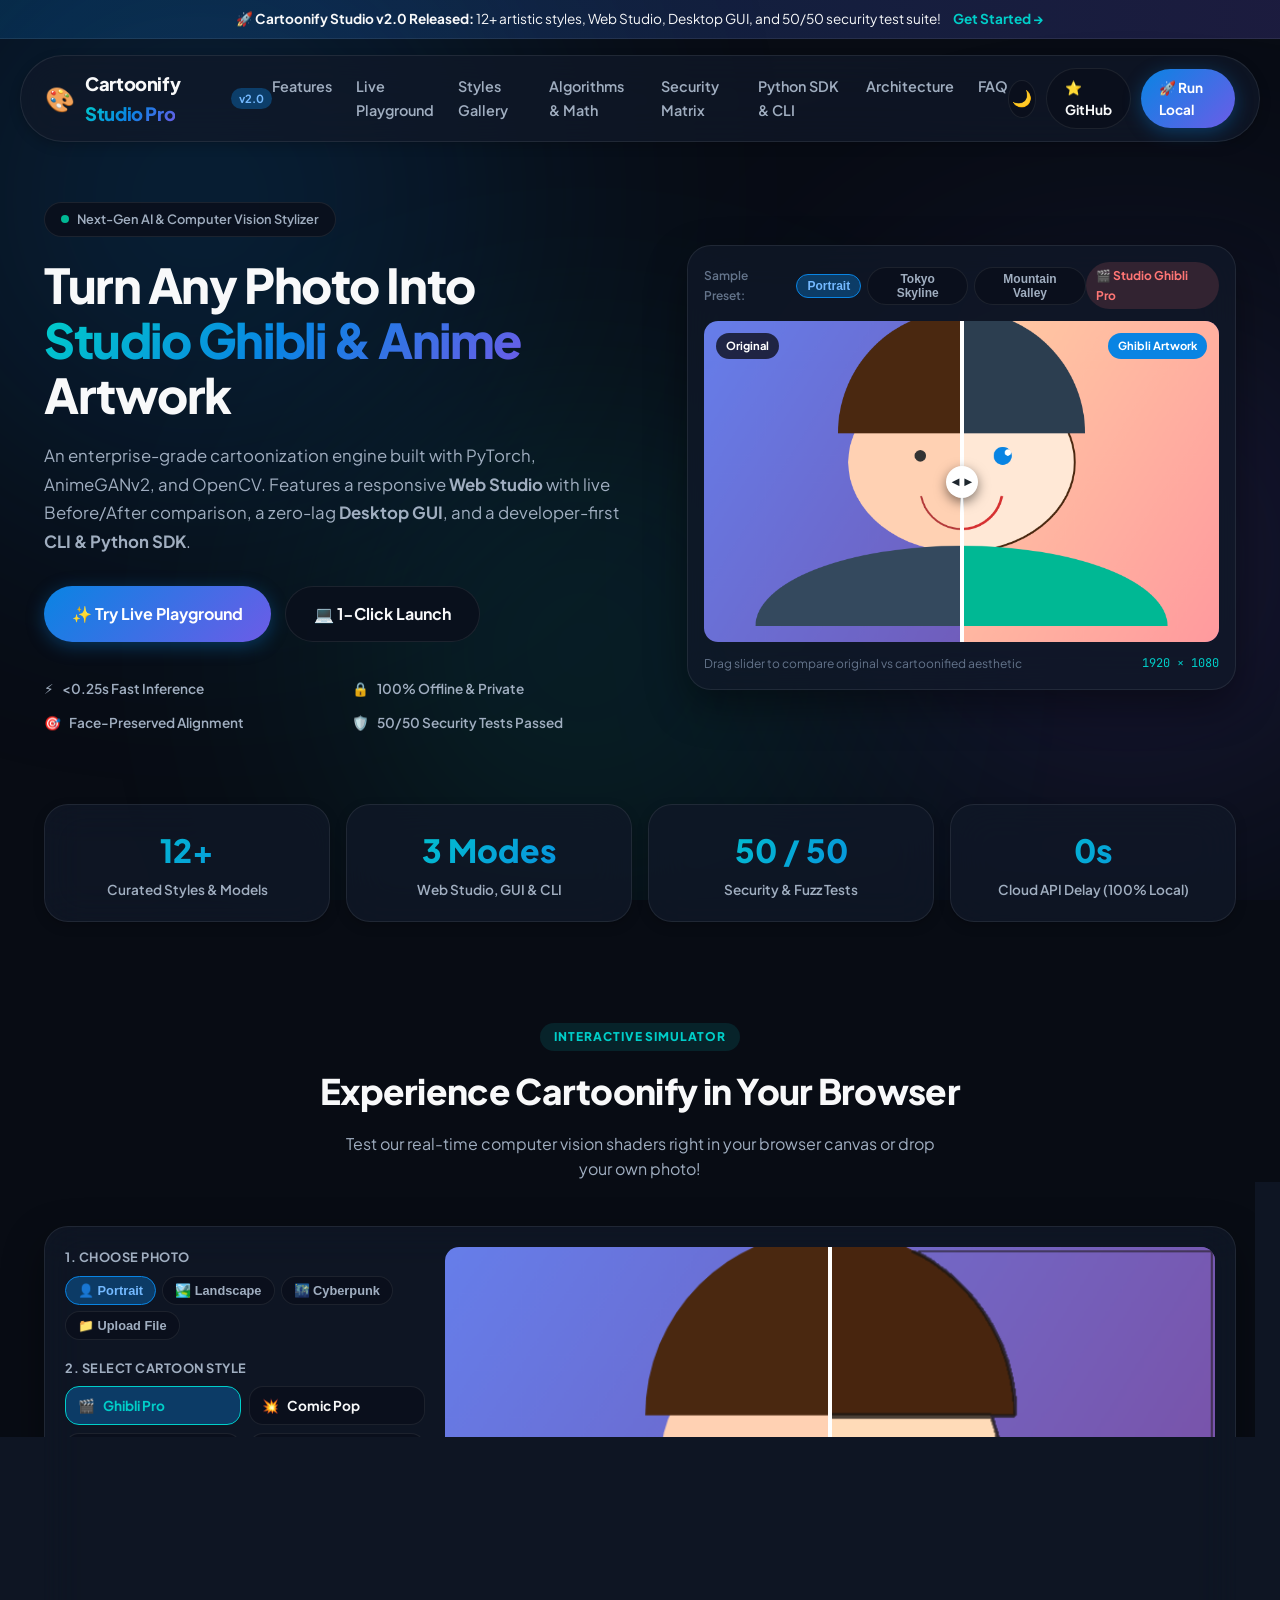
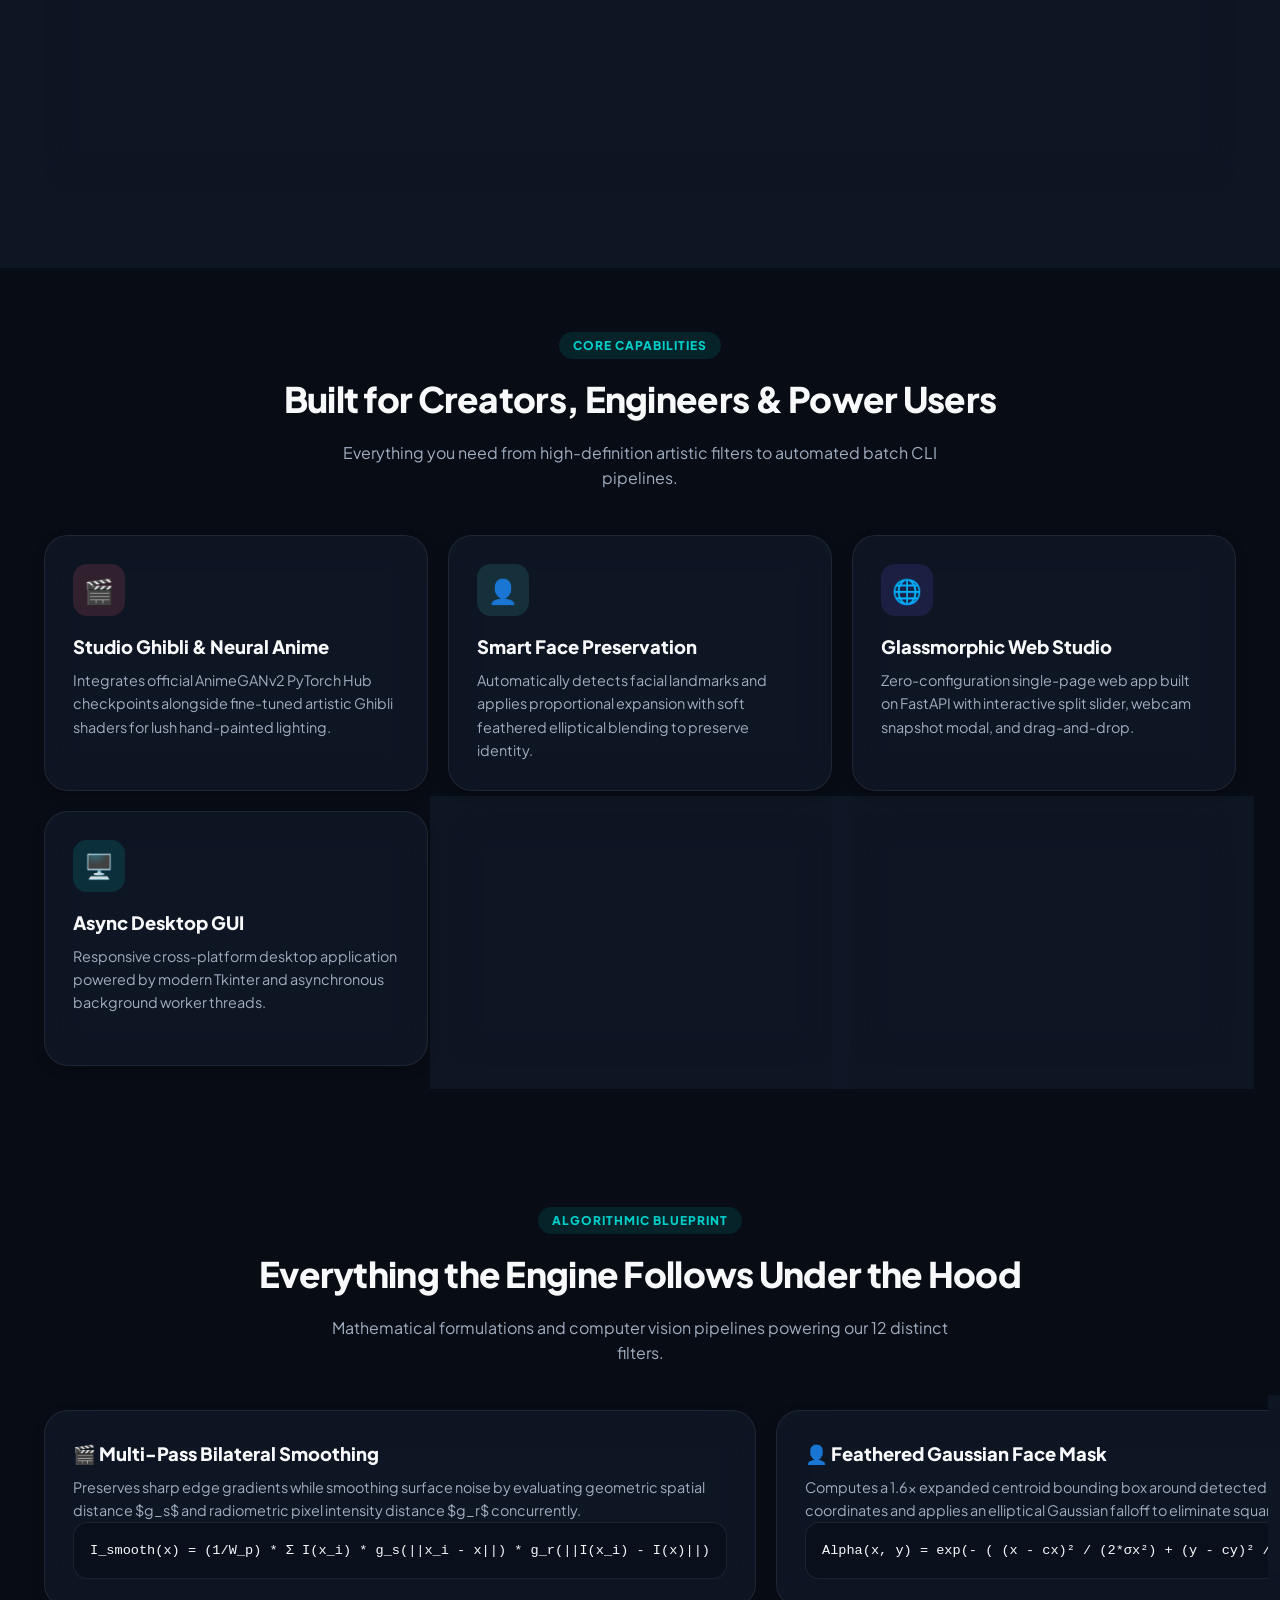
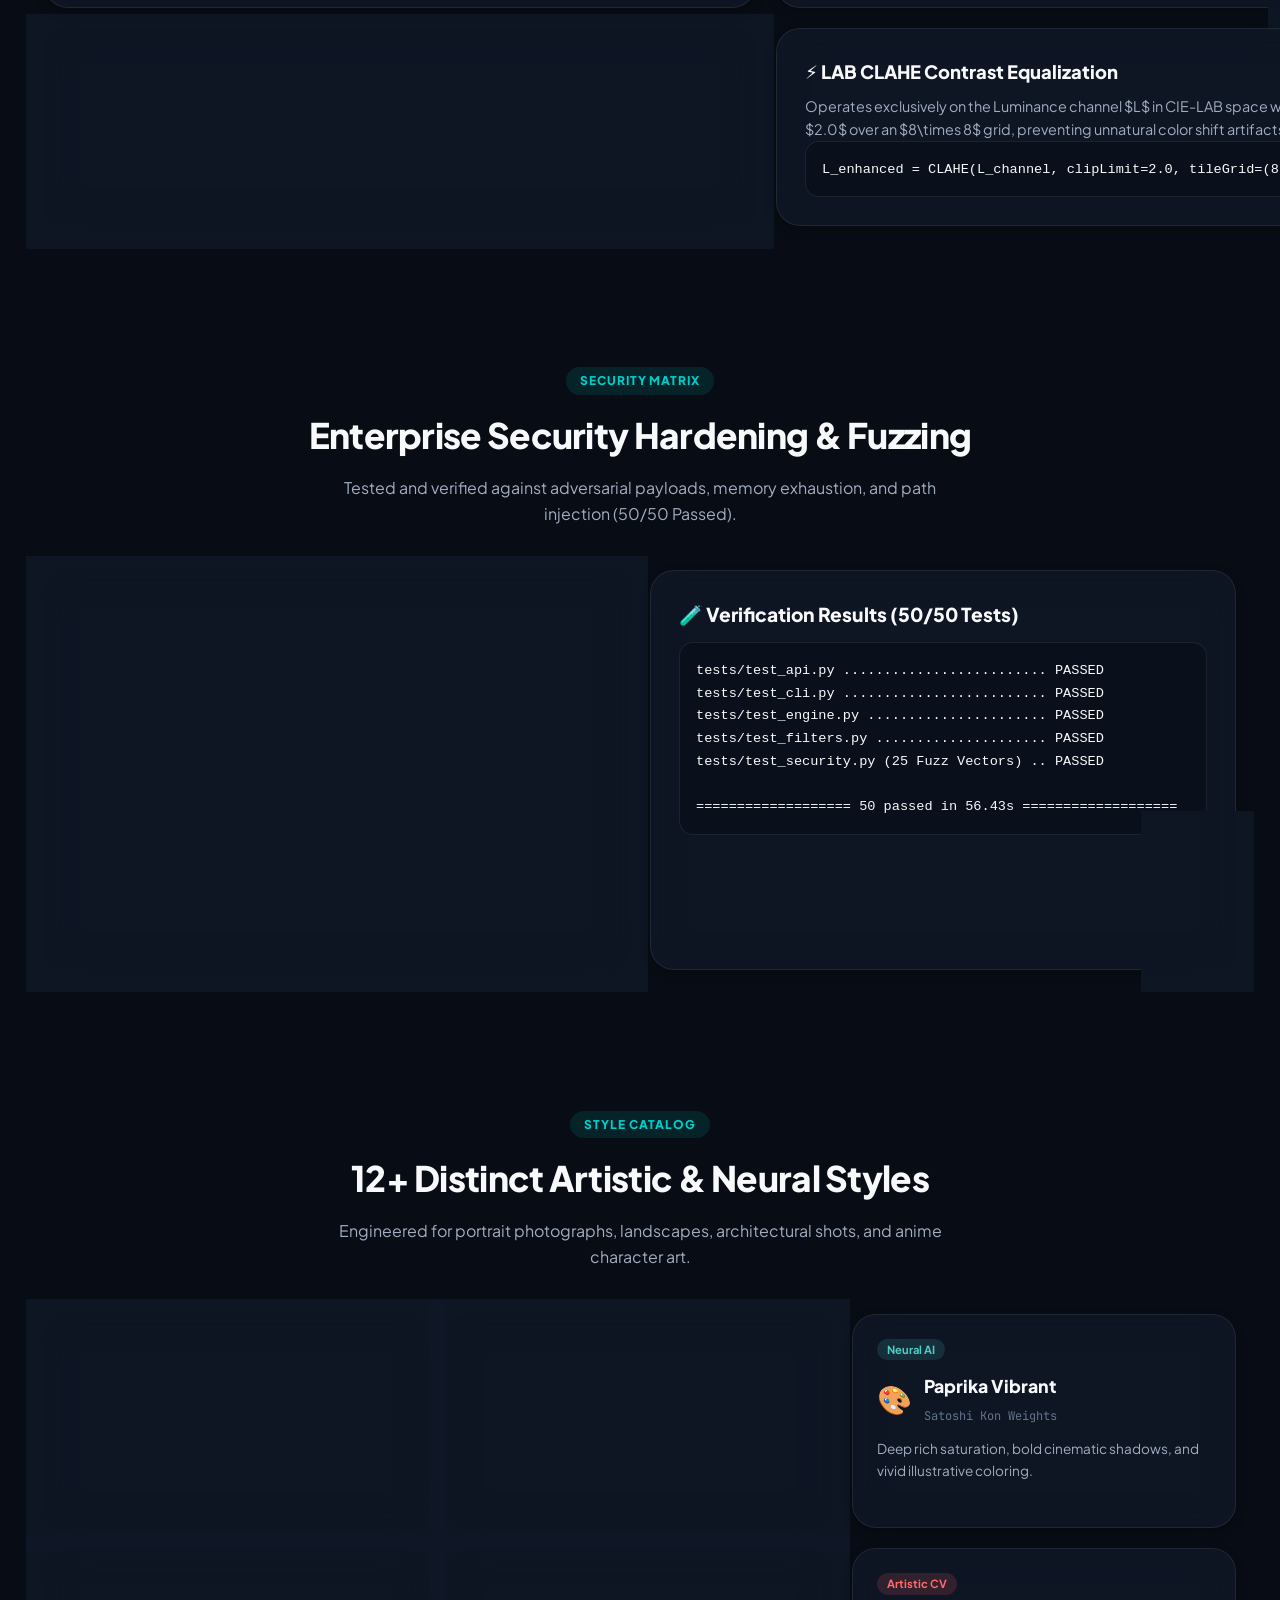
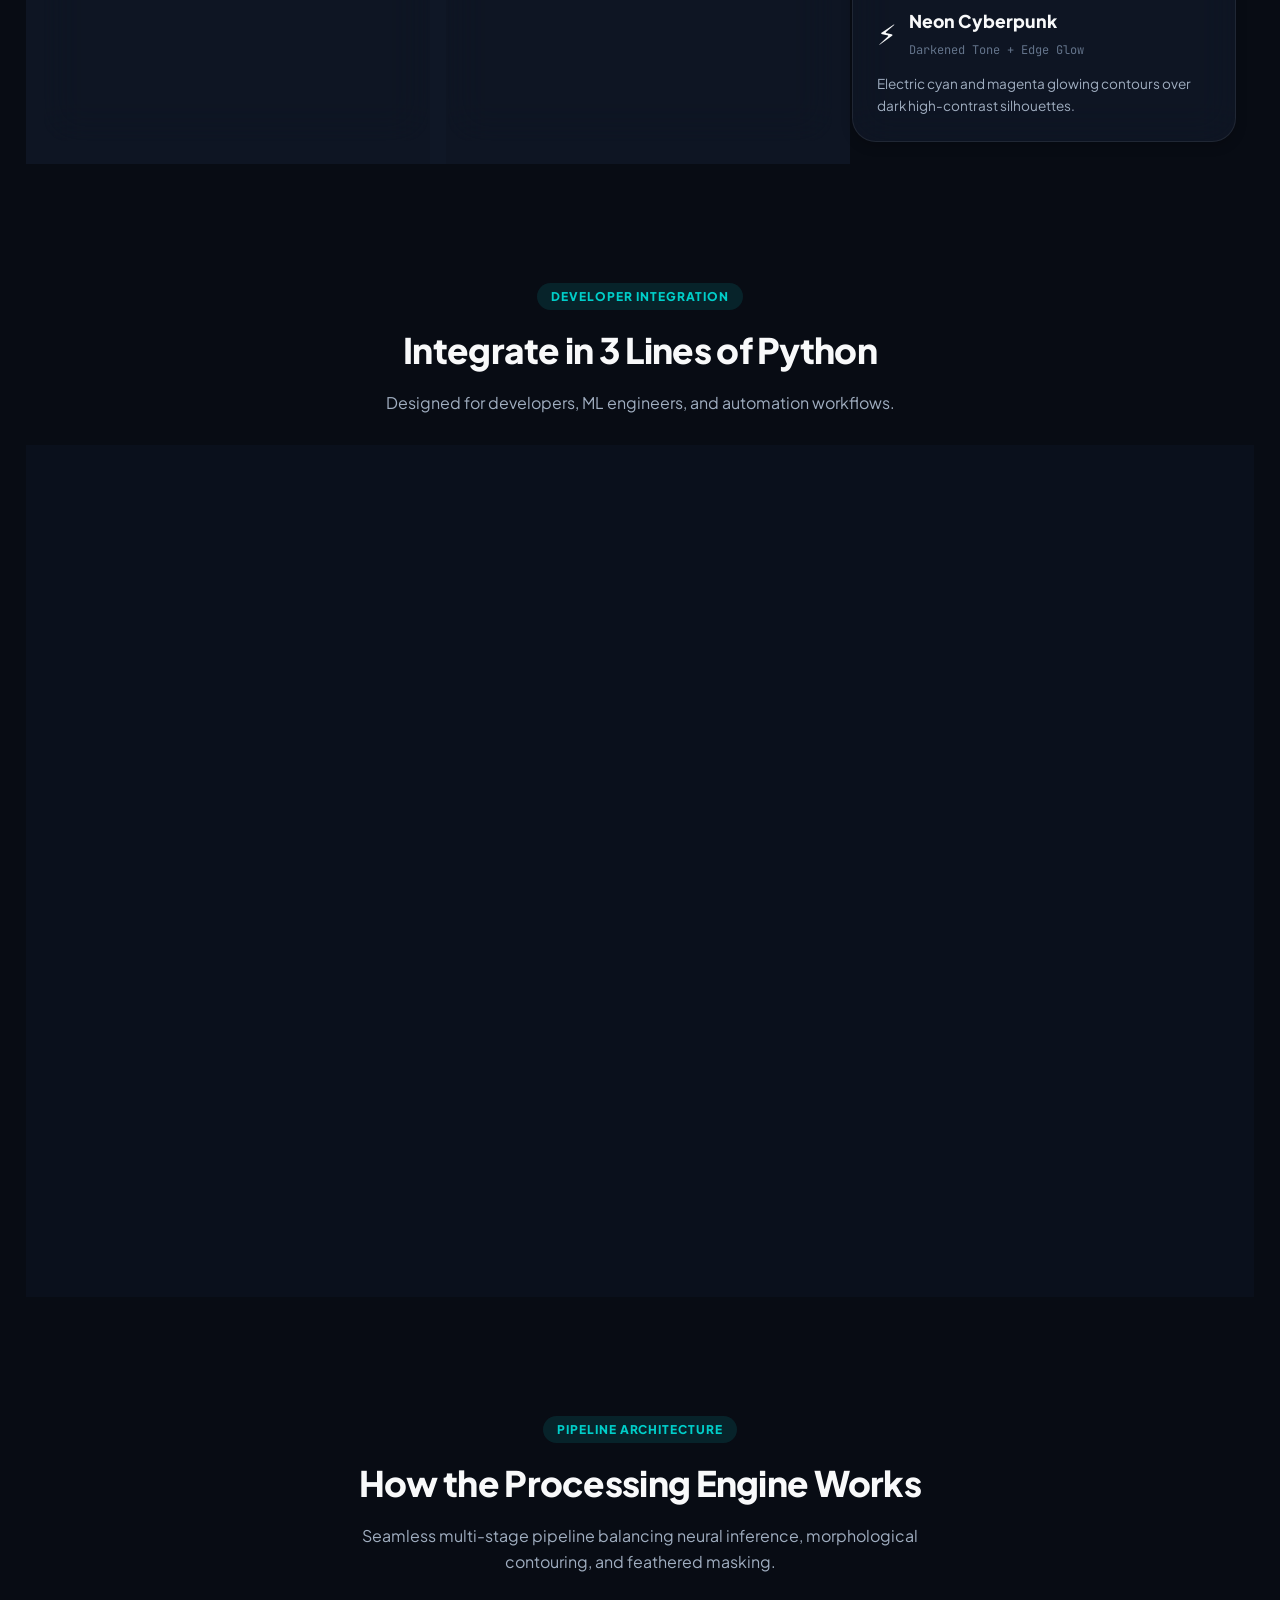
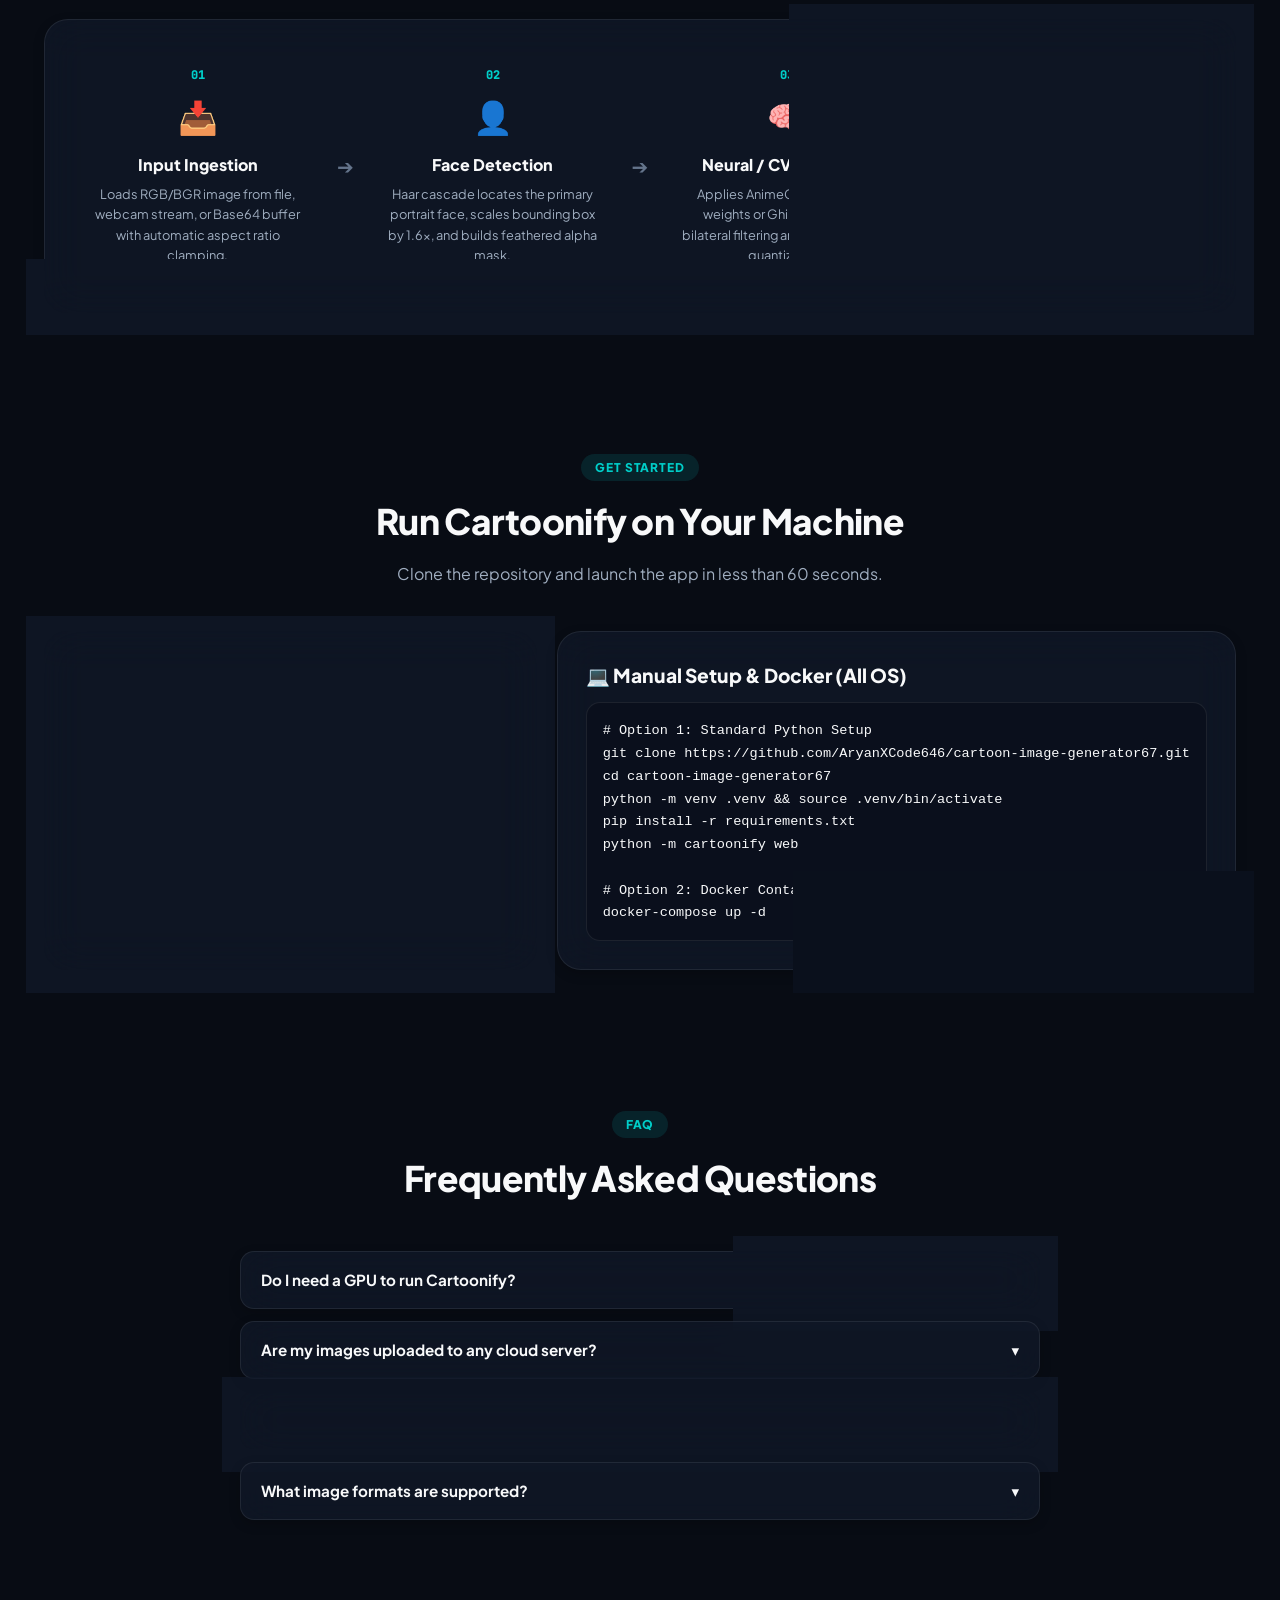
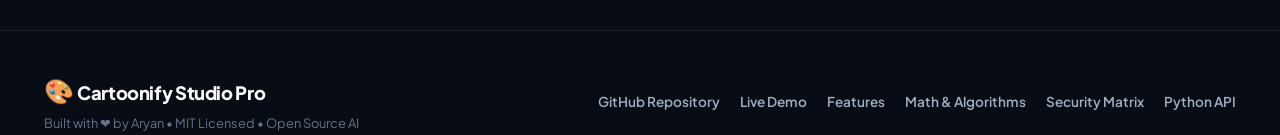
==== commit 123982aa: "fix: add cache-busting query strings to docs assets and deploy natural skin-tone anime shader" ====
--- a/docs/index.html
+++ b/docs/index.html
@@ -5,7 +5,7 @@
   <meta name="viewport" content="width=device-width, initial-scale=1.0">
   <title>Cartoonify Studio Pro — AI & Computer Vision Image Cartoonization Suite</title>
   <meta name="description" content="Production-ready AI & Computer Vision cartoonization suite featuring Studio Ghibli, AnimeGANv2, Comic Pop Art, and Watercolor filters with Web Studio, Desktop GUI, and Python SDK.">
-  <link rel="stylesheet" href="style.css">
+  <link rel="stylesheet" href="style.css?v=20260830_03">
   <link rel="preconnect" href="https://fonts.googleapis.com">
   <link rel="preconnect" href="https://fonts.gstatic.com" crossorigin>
   <link href="https://fonts.googleapis.com/css2?family=Plus+Jakarta+Sans:wght@300;400;500;600;700;800&family=JetBrains+Mono:wght@400;500;700&display=swap" rel="stylesheet">
@@ -799,6 +799,6 @@
     </div>
   </footer>
 
-  <script src="app.js"></script>
+  <script src="app.js?v=20260830_03"></script>
 </body>
 </html>
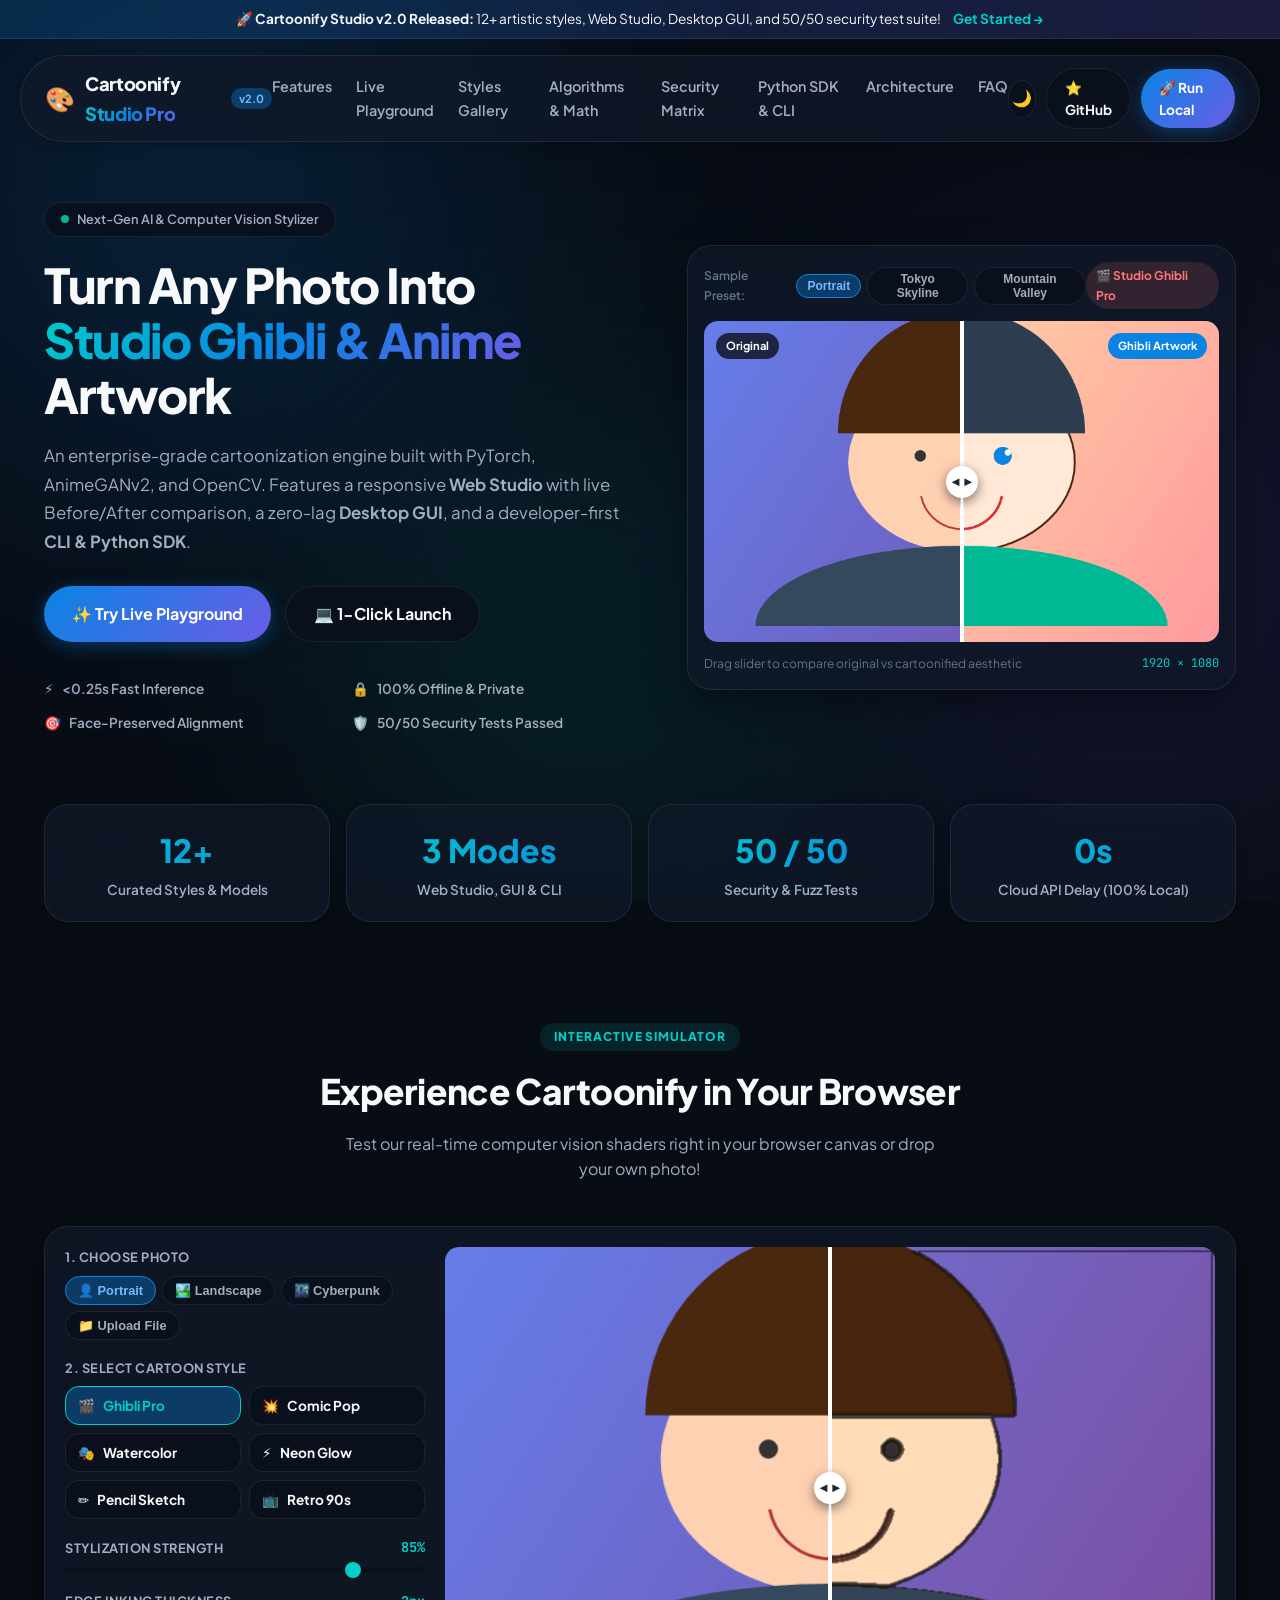
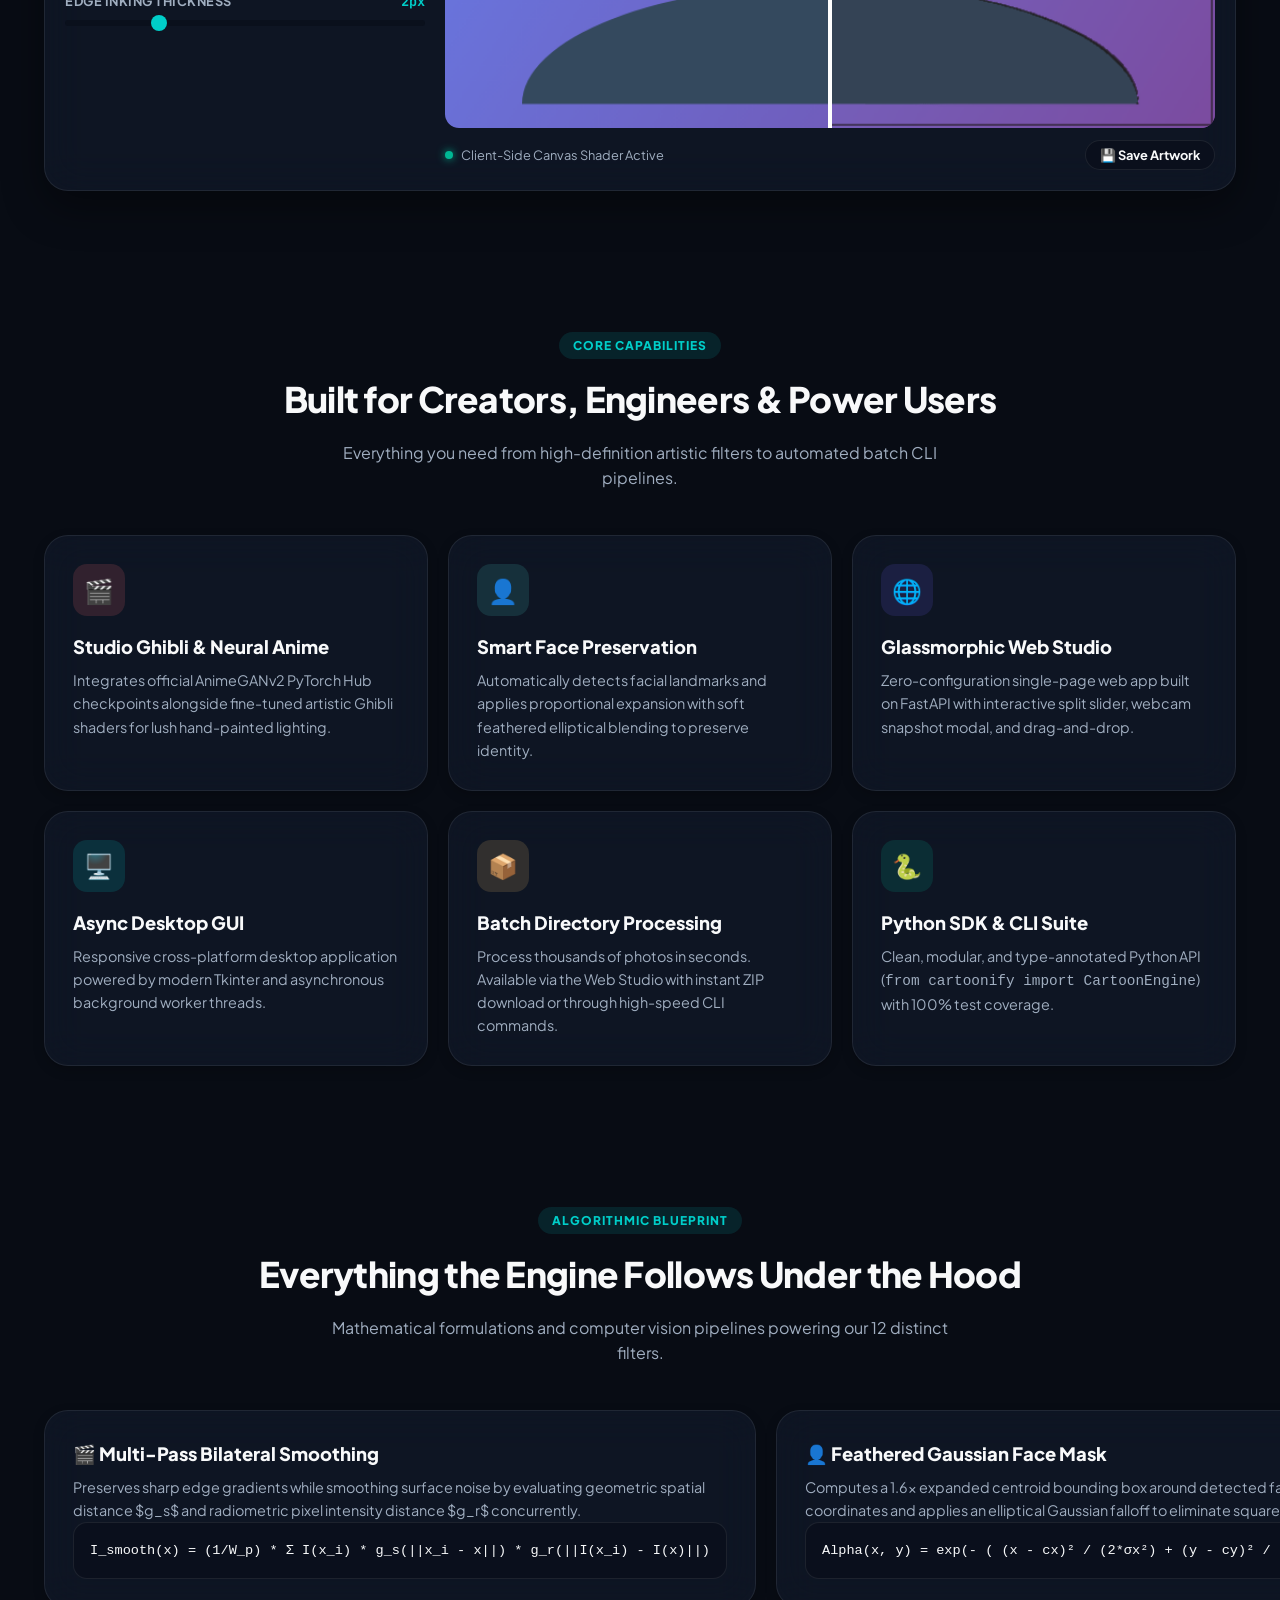
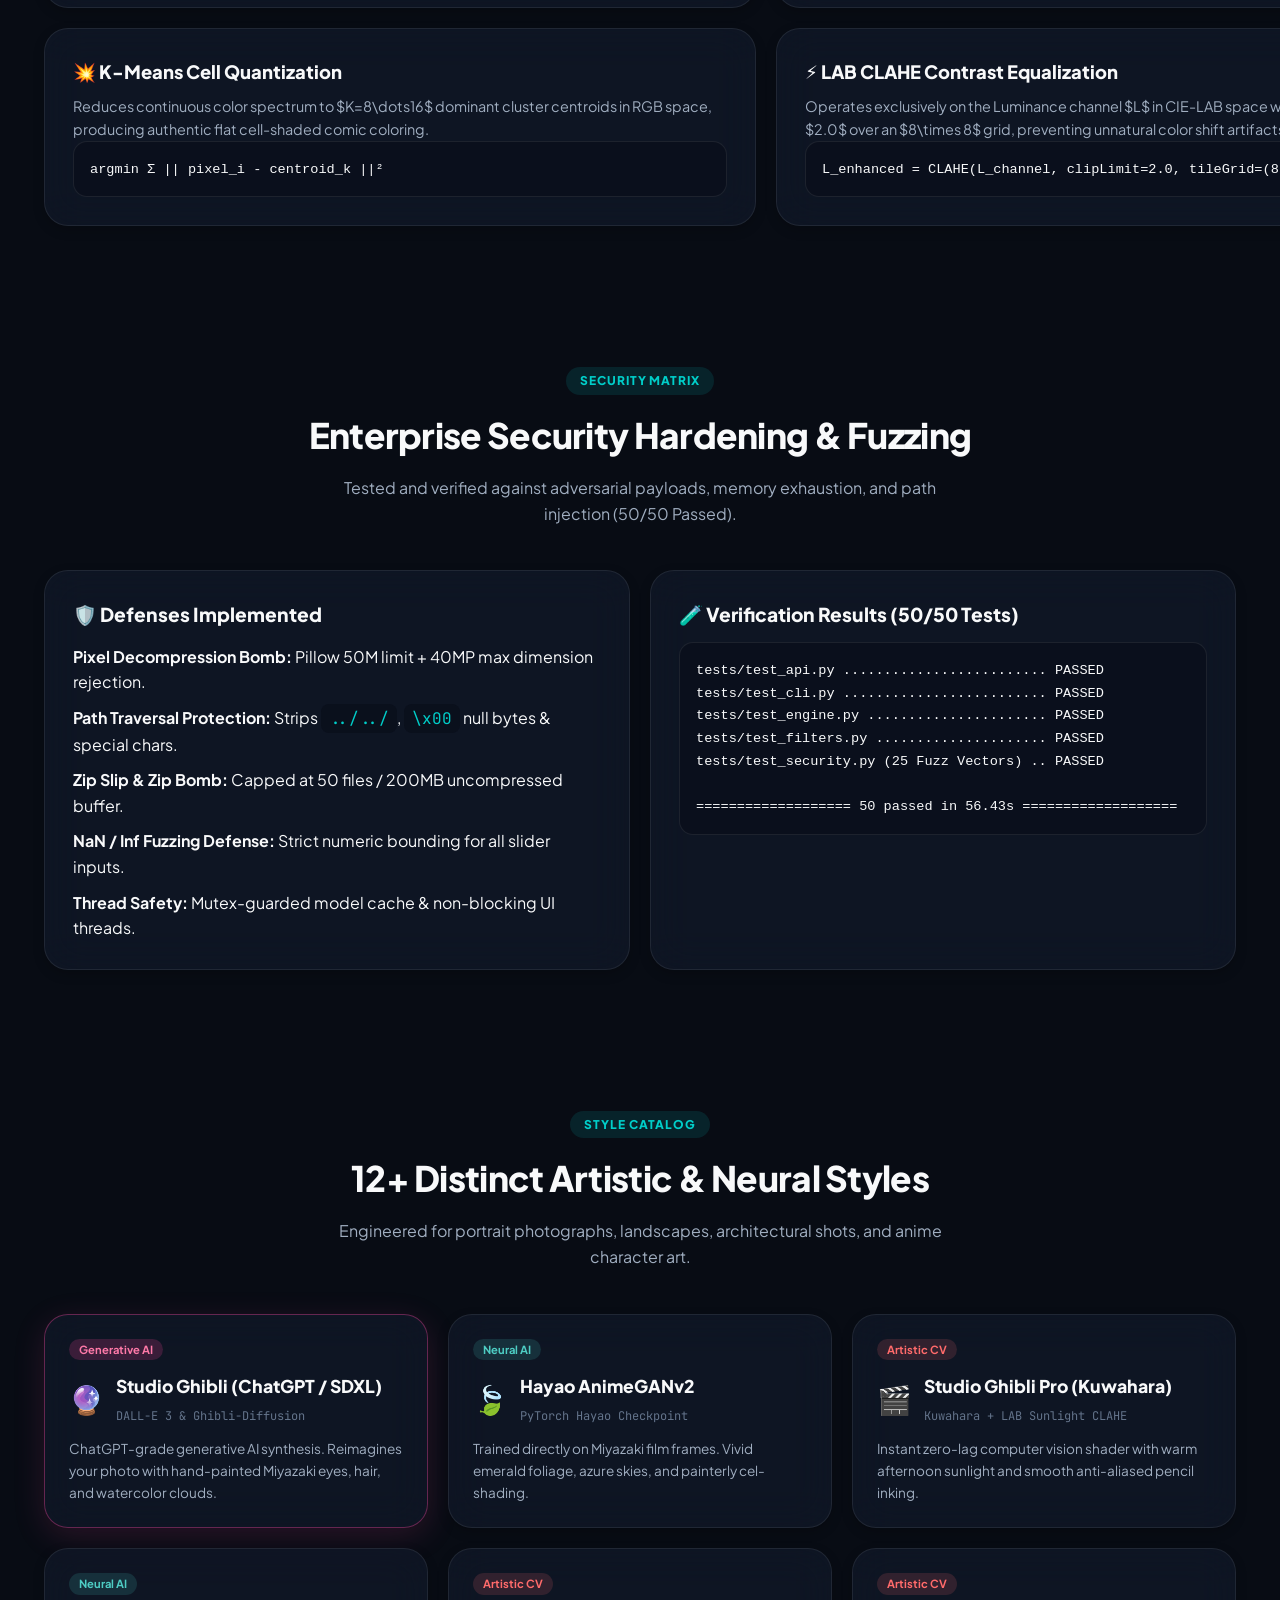
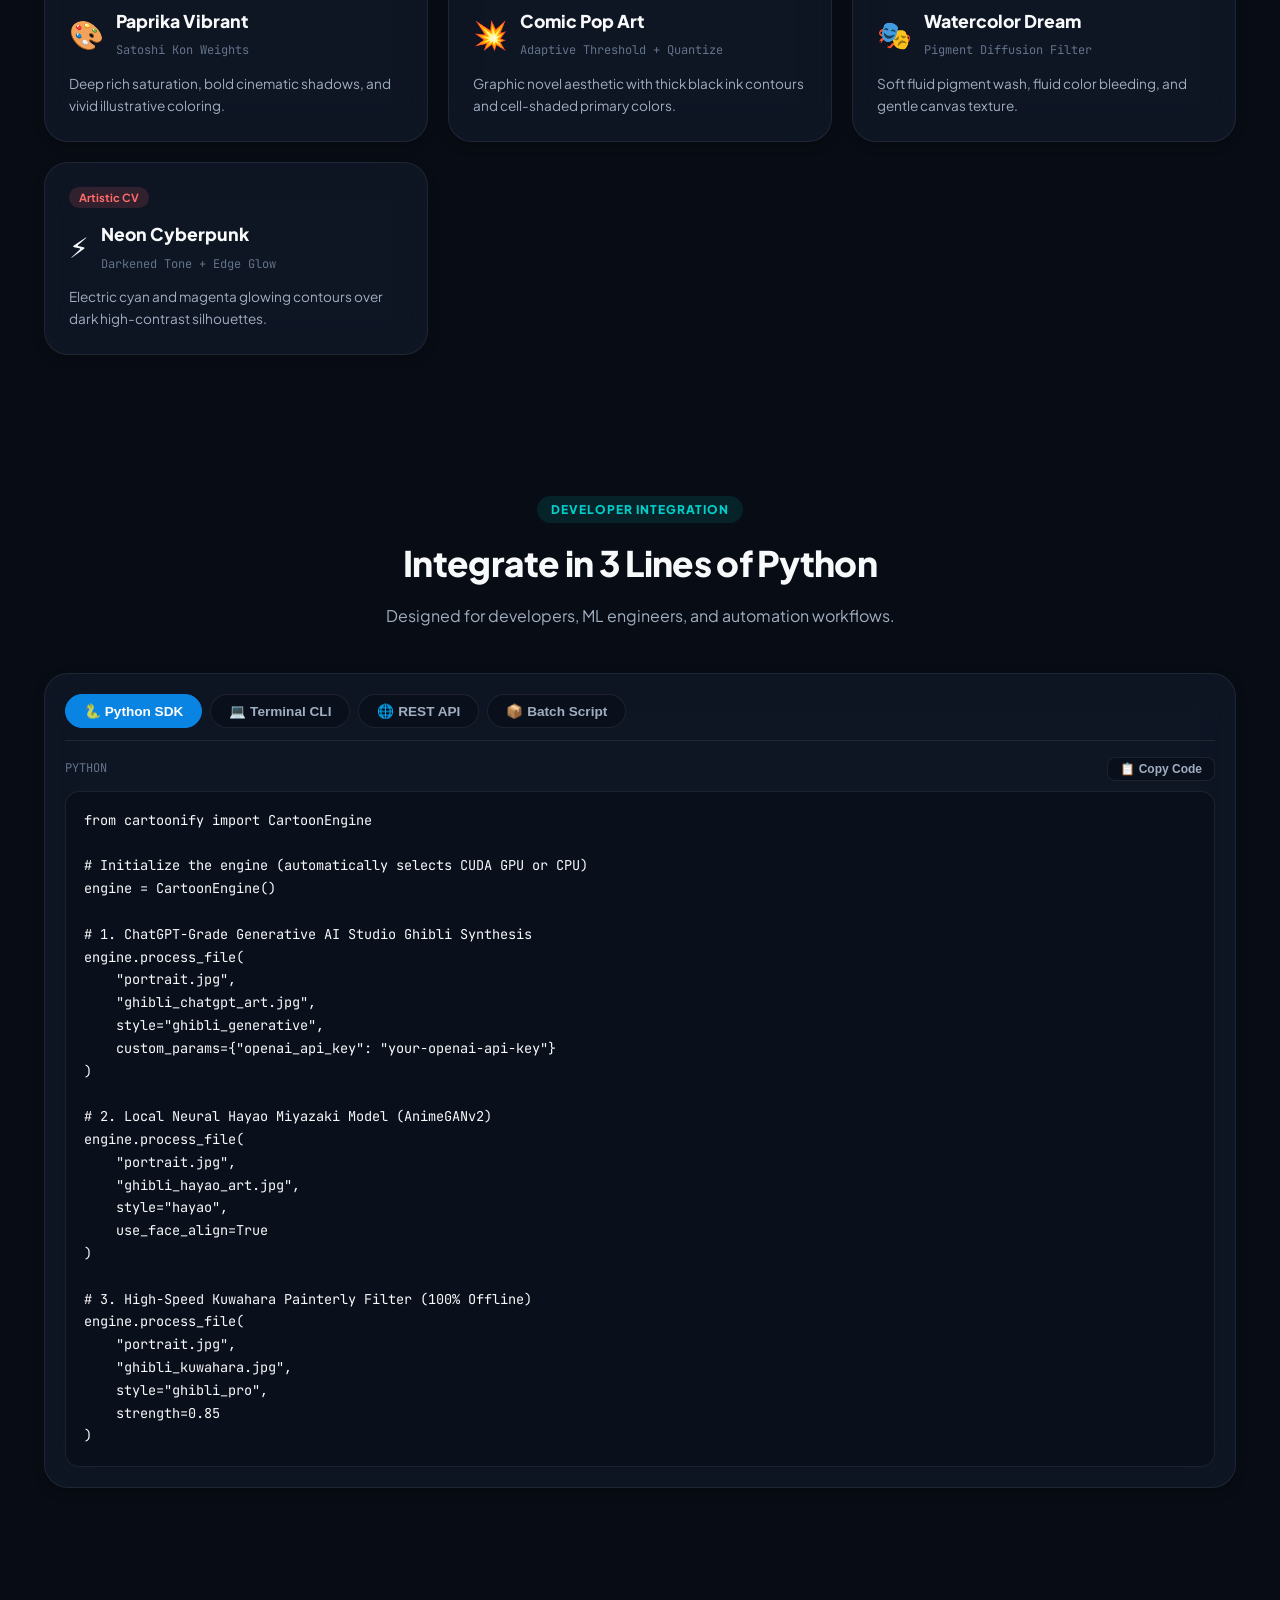
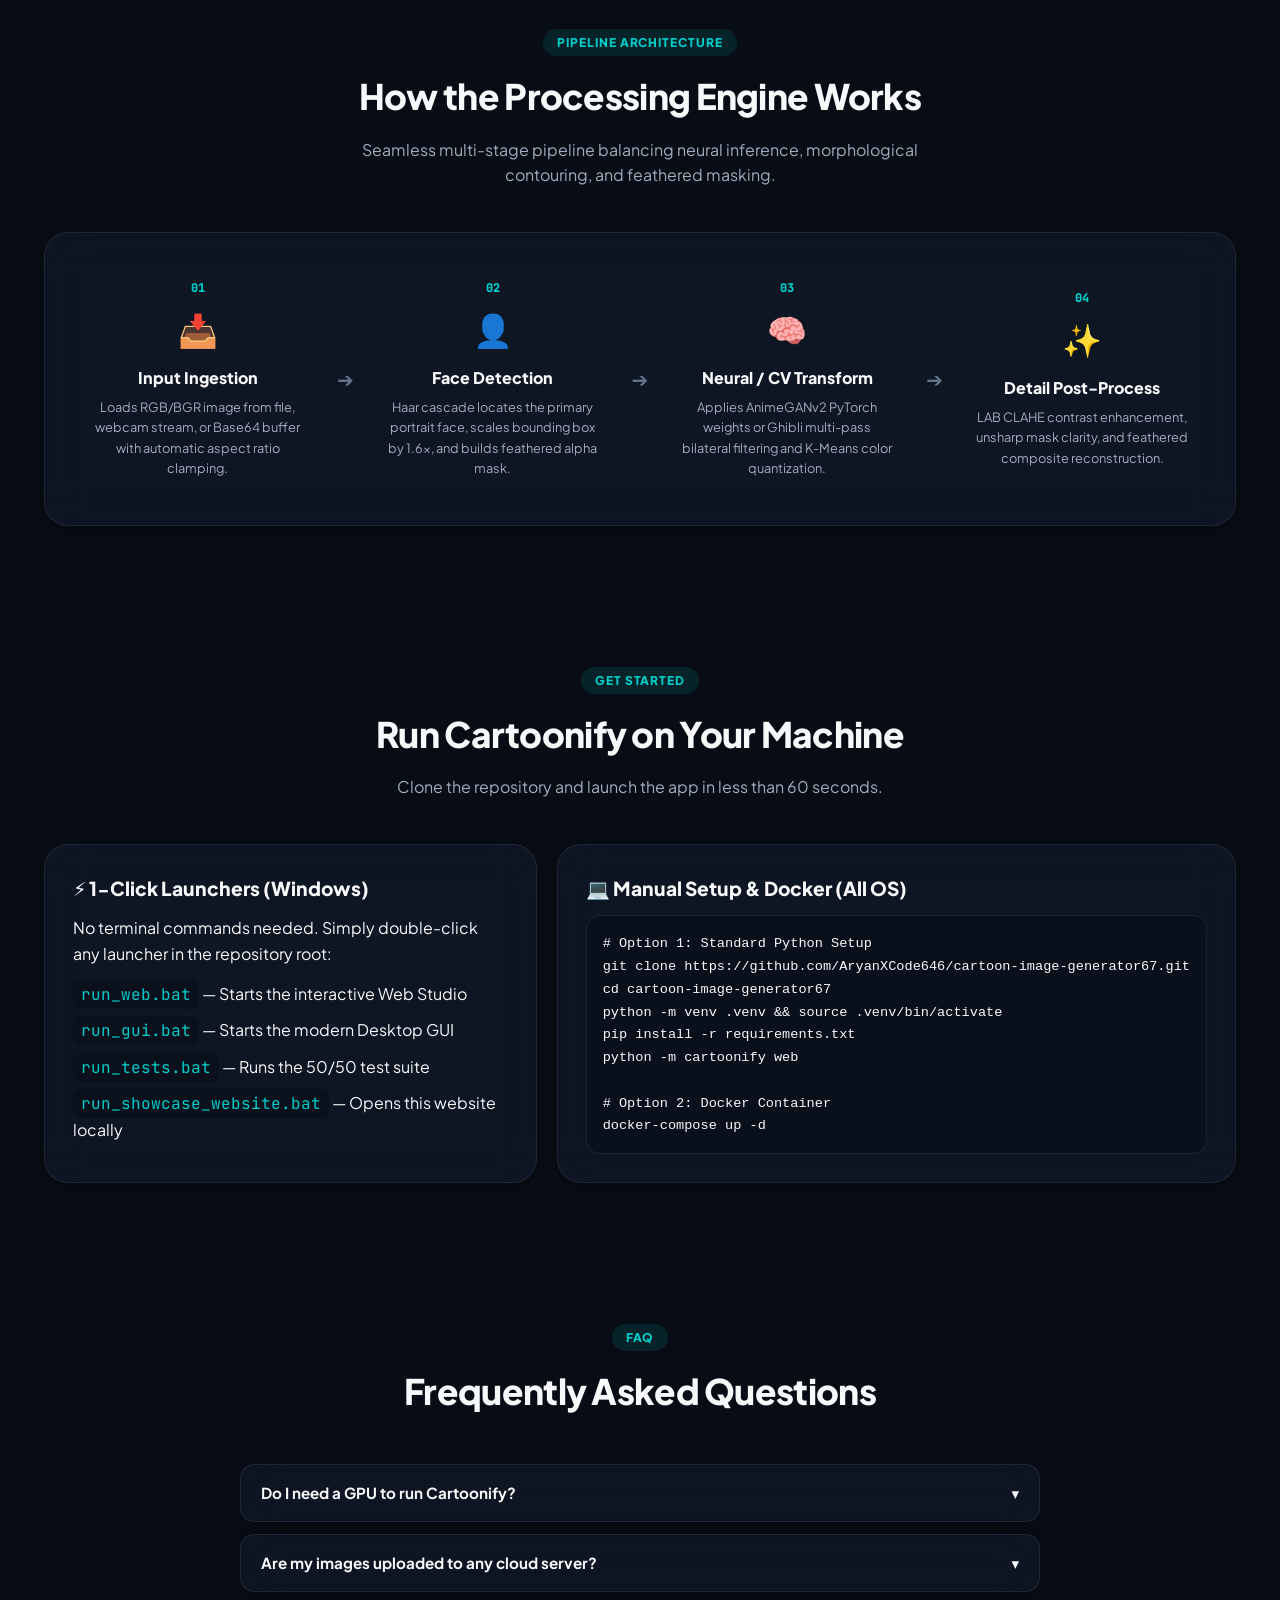
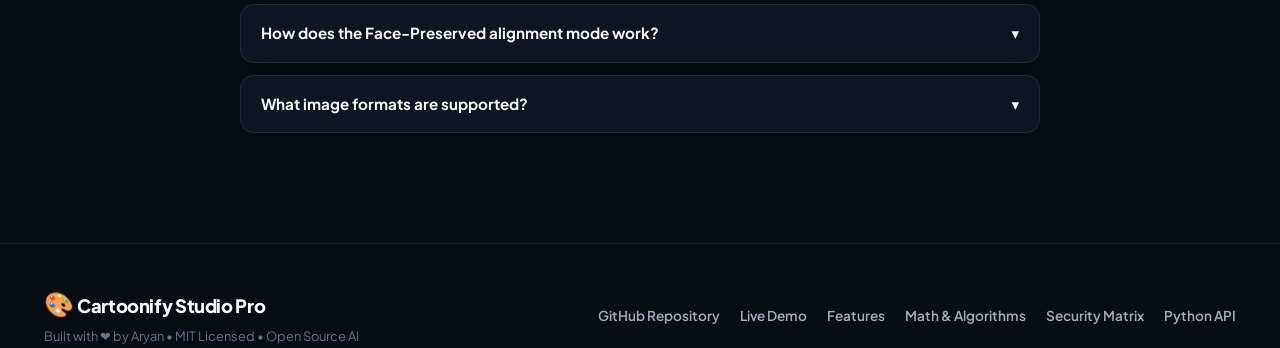
==== commit 7942b03c: "docs: update website and README with ChatGPT Generative AI Ghibli synthesis showcase" ====
--- a/docs/index.html
+++ b/docs/index.html
@@ -439,16 +439,28 @@
       </div>
 
       <div class="style-cards-carousel">
+        <div class="style-showcase-card glass-panel" style="border: 1px solid rgba(232, 67, 147, 0.4); box-shadow: 0 8px 32px rgba(232, 67, 147, 0.15);">
+          <div class="style-tag neural" style="background: rgba(232, 67, 147, 0.2); color: #fd79a8;">Generative AI</div>
+          <div class="style-header">
+            <span class="style-emoji">🔮</span>
+            <div>
+              <h4>Studio Ghibli (ChatGPT / SDXL)</h4>
+              <span class="style-model">DALL-E 3 & Ghibli-Diffusion</span>
+            </div>
+          </div>
+          <p>ChatGPT-grade generative AI synthesis. Reimagines your photo with hand-painted Miyazaki eyes, hair, and watercolor clouds.</p>
+        </div>
+
         <div class="style-showcase-card glass-panel">
           <div class="style-tag neural">Neural AI</div>
           <div class="style-header">
-            <span class="style-emoji">✨</span>
+            <span class="style-emoji">🍃</span>
             <div>
-              <h4>Anime Portrait Soft</h4>
-              <span class="style-model">face_paint_512_v2</span>
-            </div>
-          </div>
-          <p>Trained on thousands of painted portrait artworks. Soft eyes, subtle highlights, and expressive contouring.</p>
+              <h4>Hayao AnimeGANv2</h4>
+              <span class="style-model">PyTorch Hayao Checkpoint</span>
+            </div>
+          </div>
+          <p>Trained directly on Miyazaki film frames. Vivid emerald foliage, azure skies, and painterly cel-shading.</p>
         </div>
 
         <div class="style-showcase-card glass-panel">
@@ -456,11 +468,11 @@
           <div class="style-header">
             <span class="style-emoji">🎬</span>
             <div>
-              <h4>Studio Ghibli Pro</h4>
-              <span class="style-model">Multi-Pass Bilateral + CLAHE</span>
-            </div>
-          </div>
-          <p>Lush warm color harmonies, atmospheric light balance, and painterly background softness.</p>
+              <h4>Studio Ghibli Pro (Kuwahara)</h4>
+              <span class="style-model">Kuwahara + LAB Sunlight CLAHE</span>
+            </div>
+          </div>
+          <p>Instant zero-lag computer vision shader with warm afternoon sunlight and smooth anti-aliased pencil inking.</p>
         </div>
 
         <div class="style-showcase-card glass-panel">
@@ -544,29 +556,29 @@
 # Initialize the engine (automatically selects CUDA GPU or CPU)
 engine = CartoonEngine()
 
-# 1. Transform an image file with Studio Ghibli aesthetic
+# 1. ChatGPT-Grade Generative AI Studio Ghibli Synthesis
 engine.process_file(
     "portrait.jpg",
-    "cartoon_portrait.jpg",
-    style="ghibli_pro",
-    strength=0.85,
+    "ghibli_chatgpt_art.jpg",
+    style="ghibli_generative",
+    custom_params={"openai_api_key": "your-openai-api-key"}
+)
+
+# 2. Local Neural Hayao Miyazaki Model (AnimeGANv2)
+engine.process_file(
+    "portrait.jpg",
+    "ghibli_hayao_art.jpg",
+    style="hayao",
     use_face_align=True
 )
 
-# 2. In-memory processing with custom shader sliders
-import cv2
-img = cv2.imread("landscape.jpg")
-cartoon = engine.process_image(
-    img,
-    style="custom",
-    custom_params={
-        "line_thickness": 2,
-        "line_opacity": 0.8,
-        "num_colors": 12,
-        "saturation": 1.3
-    }
-)
-cv2.imwrite("output.jpg", cartoon)</code></pre>
+# 3. High-Speed Kuwahara Painterly Filter (100% Offline)
+engine.process_file(
+    "portrait.jpg",
+    "ghibli_kuwahara.jpg",
+    style="ghibli_pro",
+    strength=0.85
+)</code></pre>
         </div>
 
         <!-- Code Block 2: CLI -->
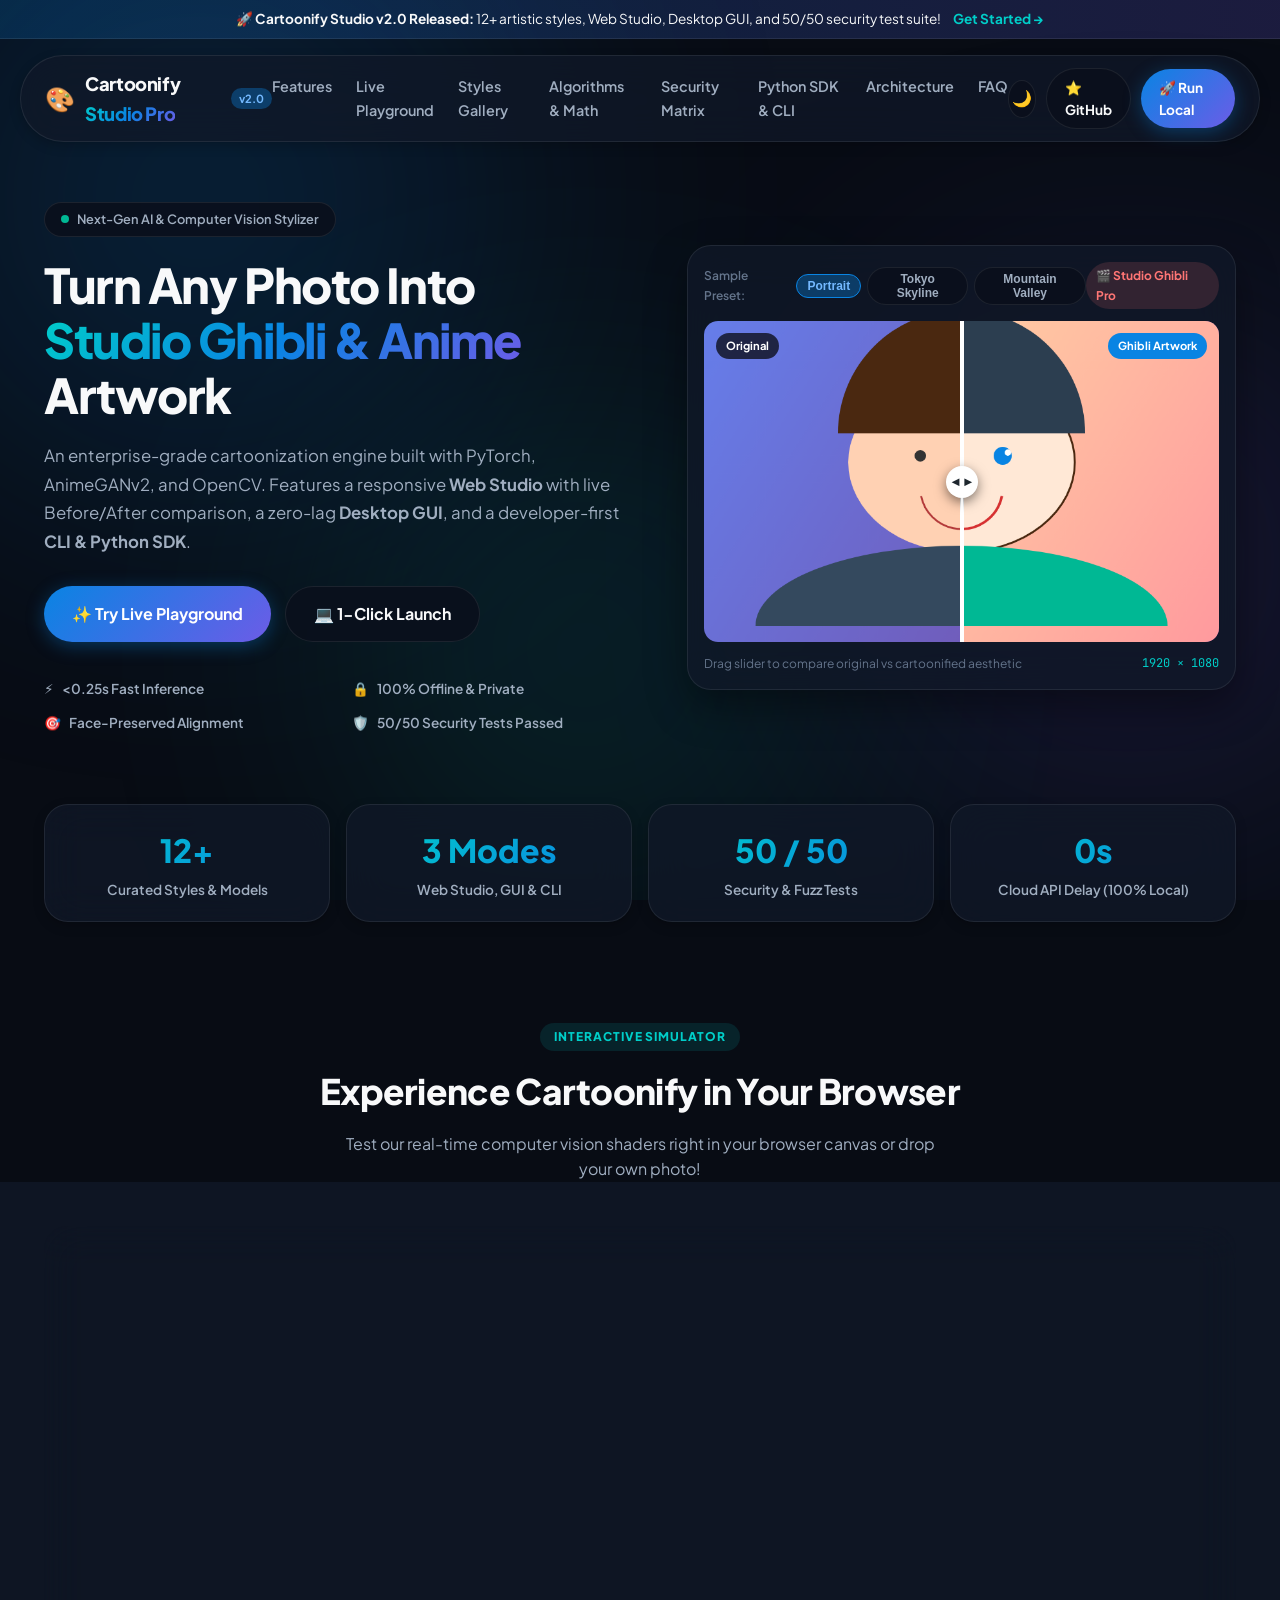
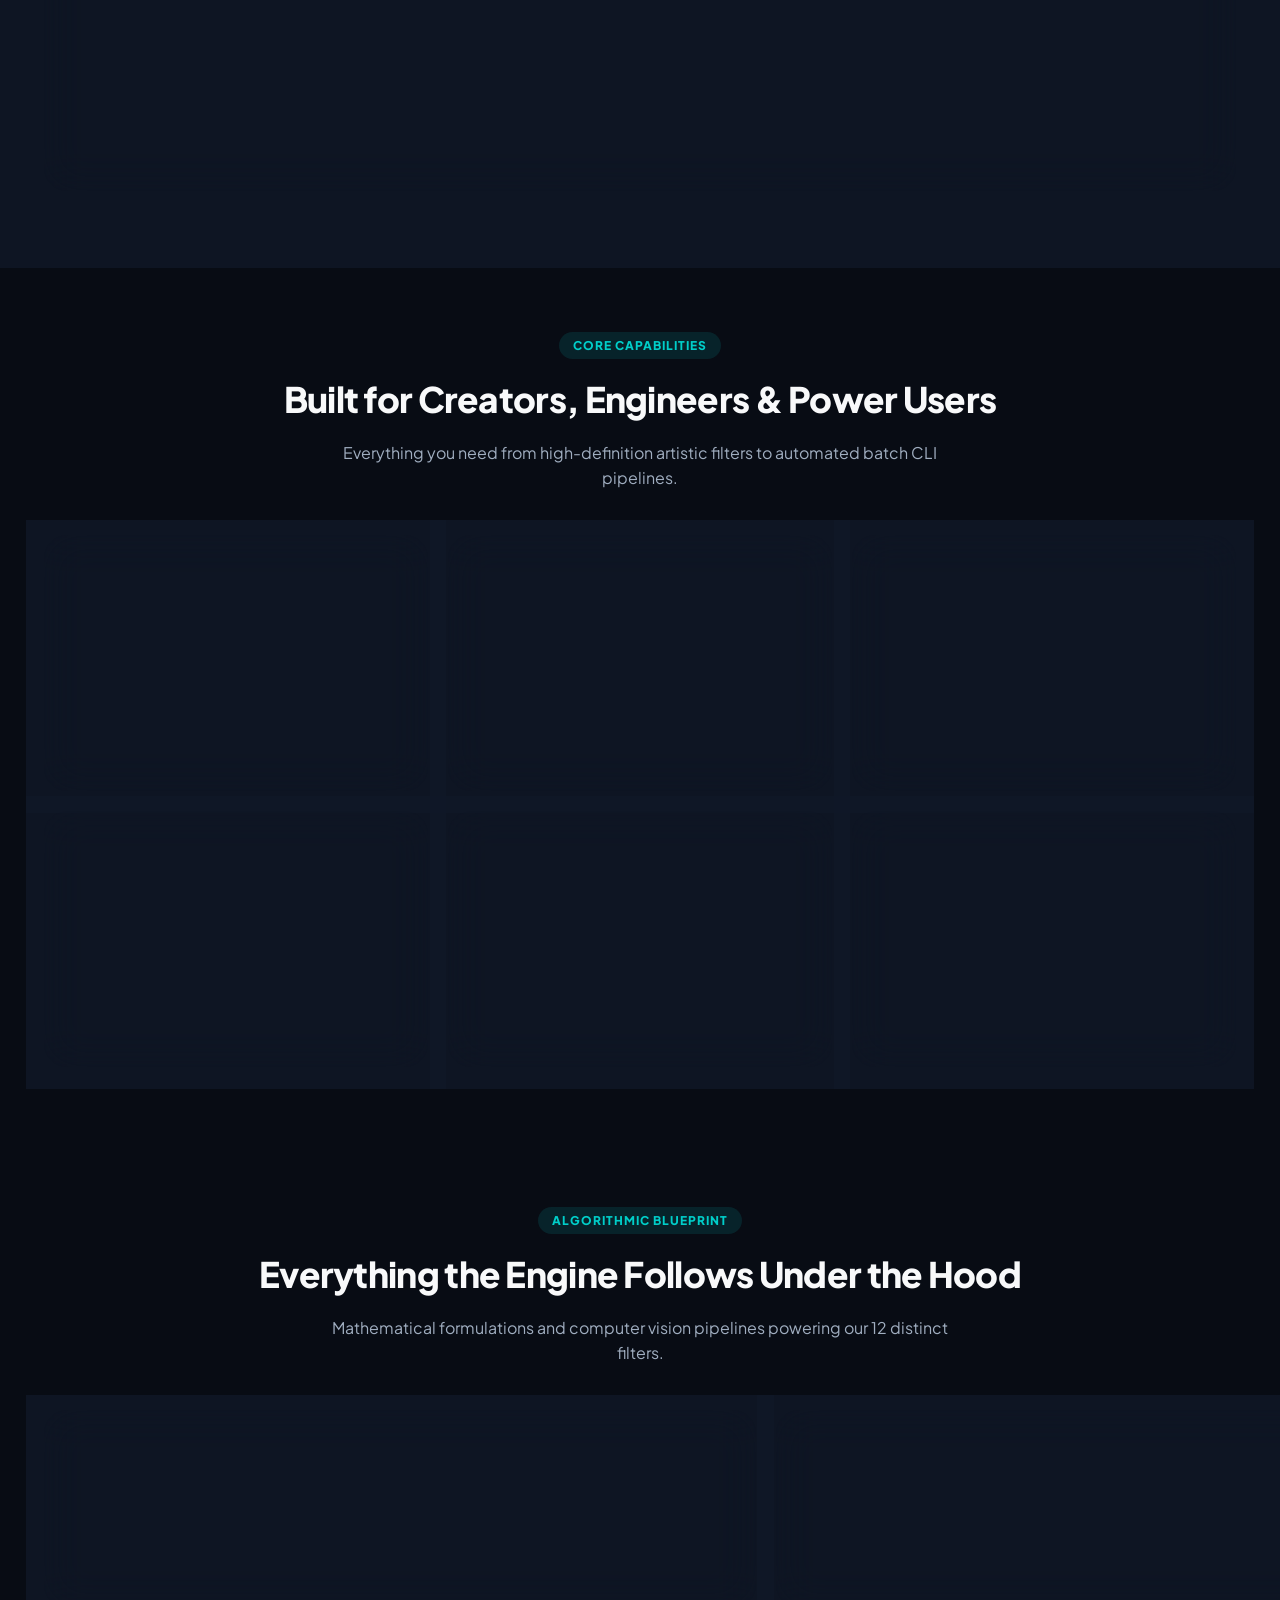
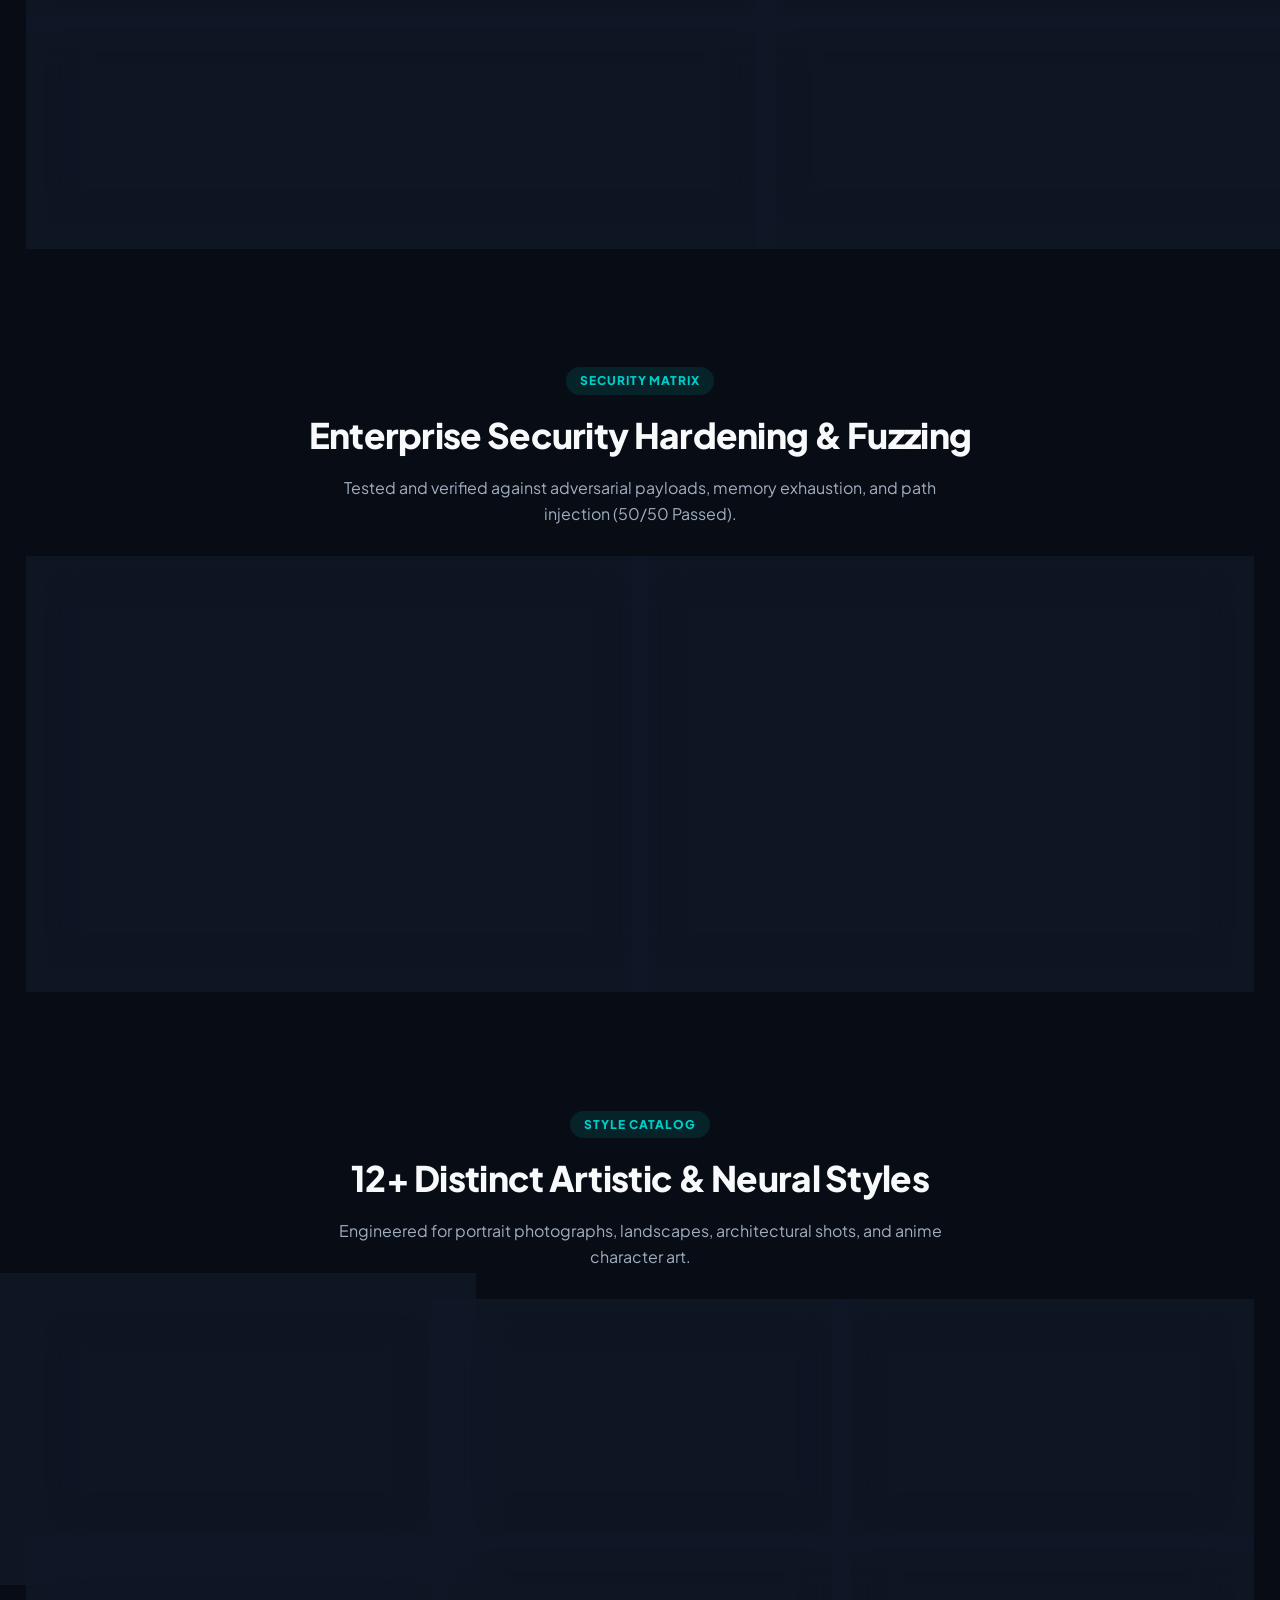
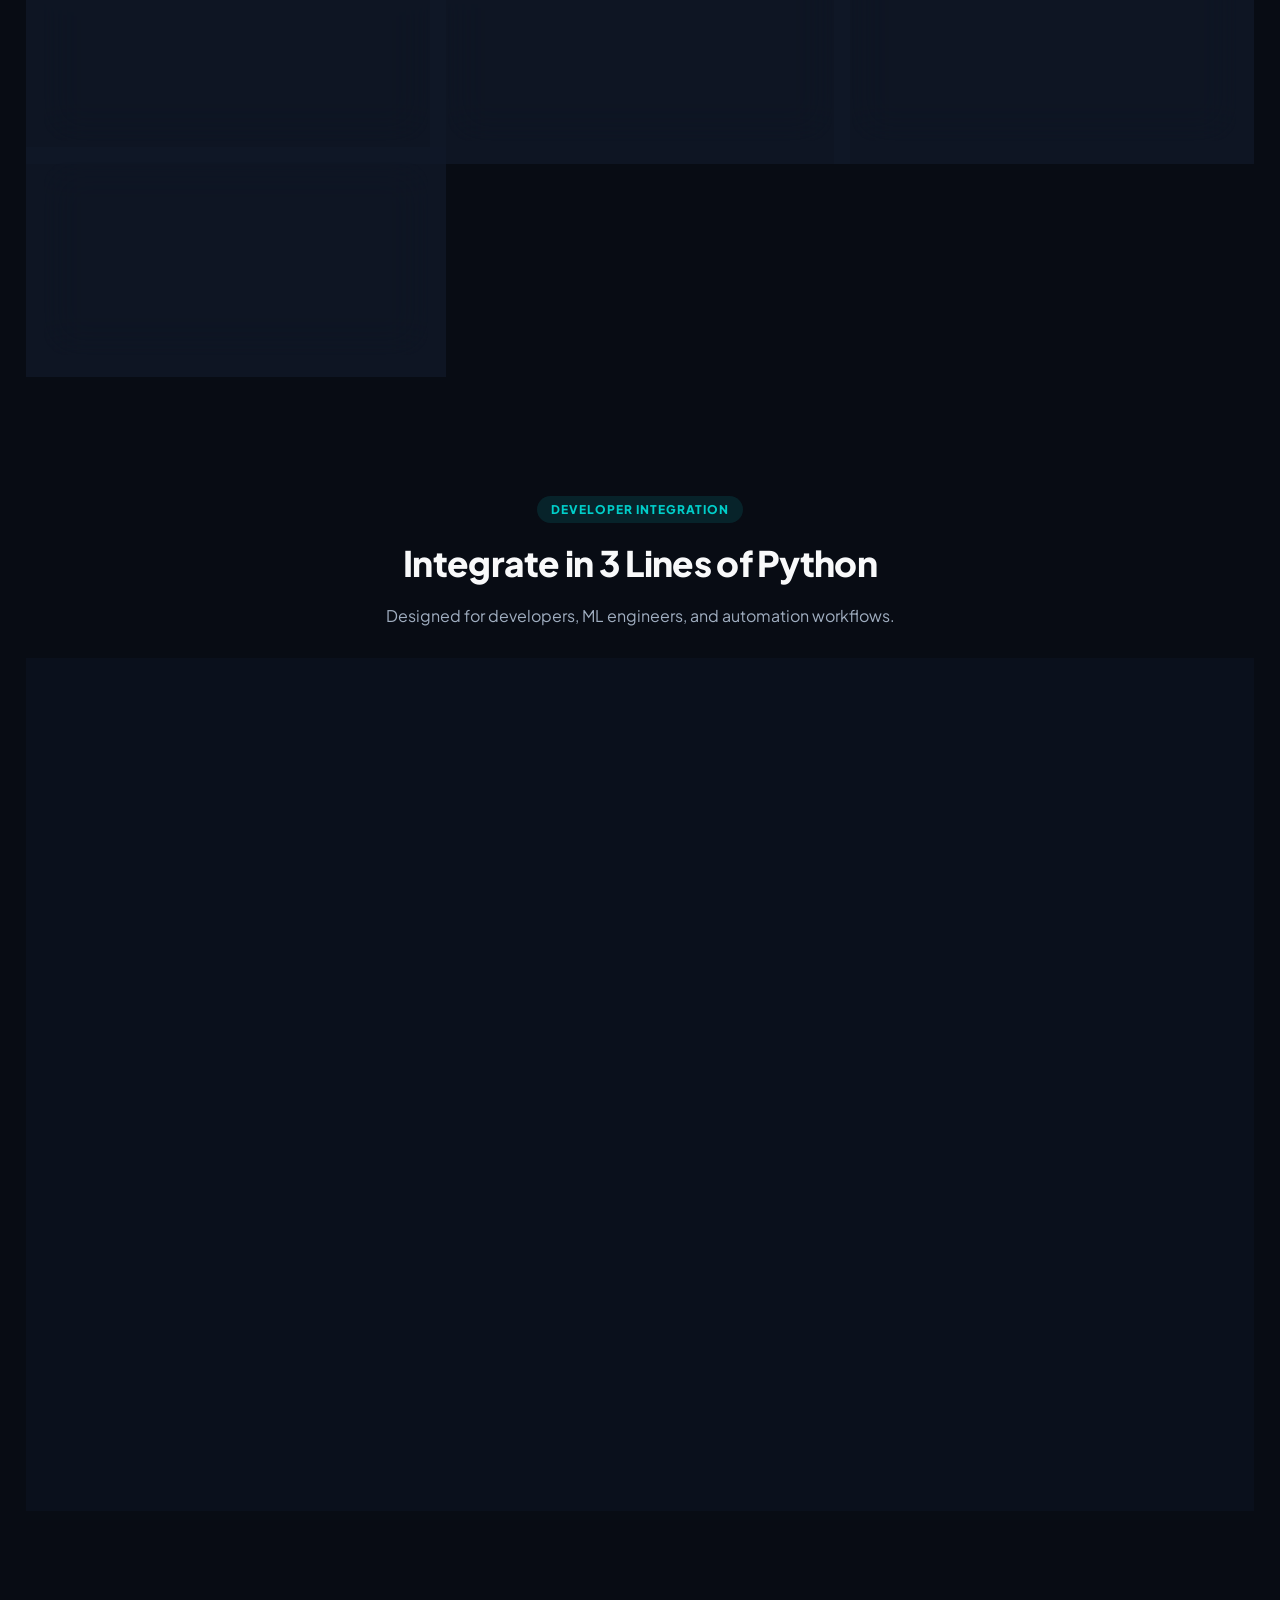
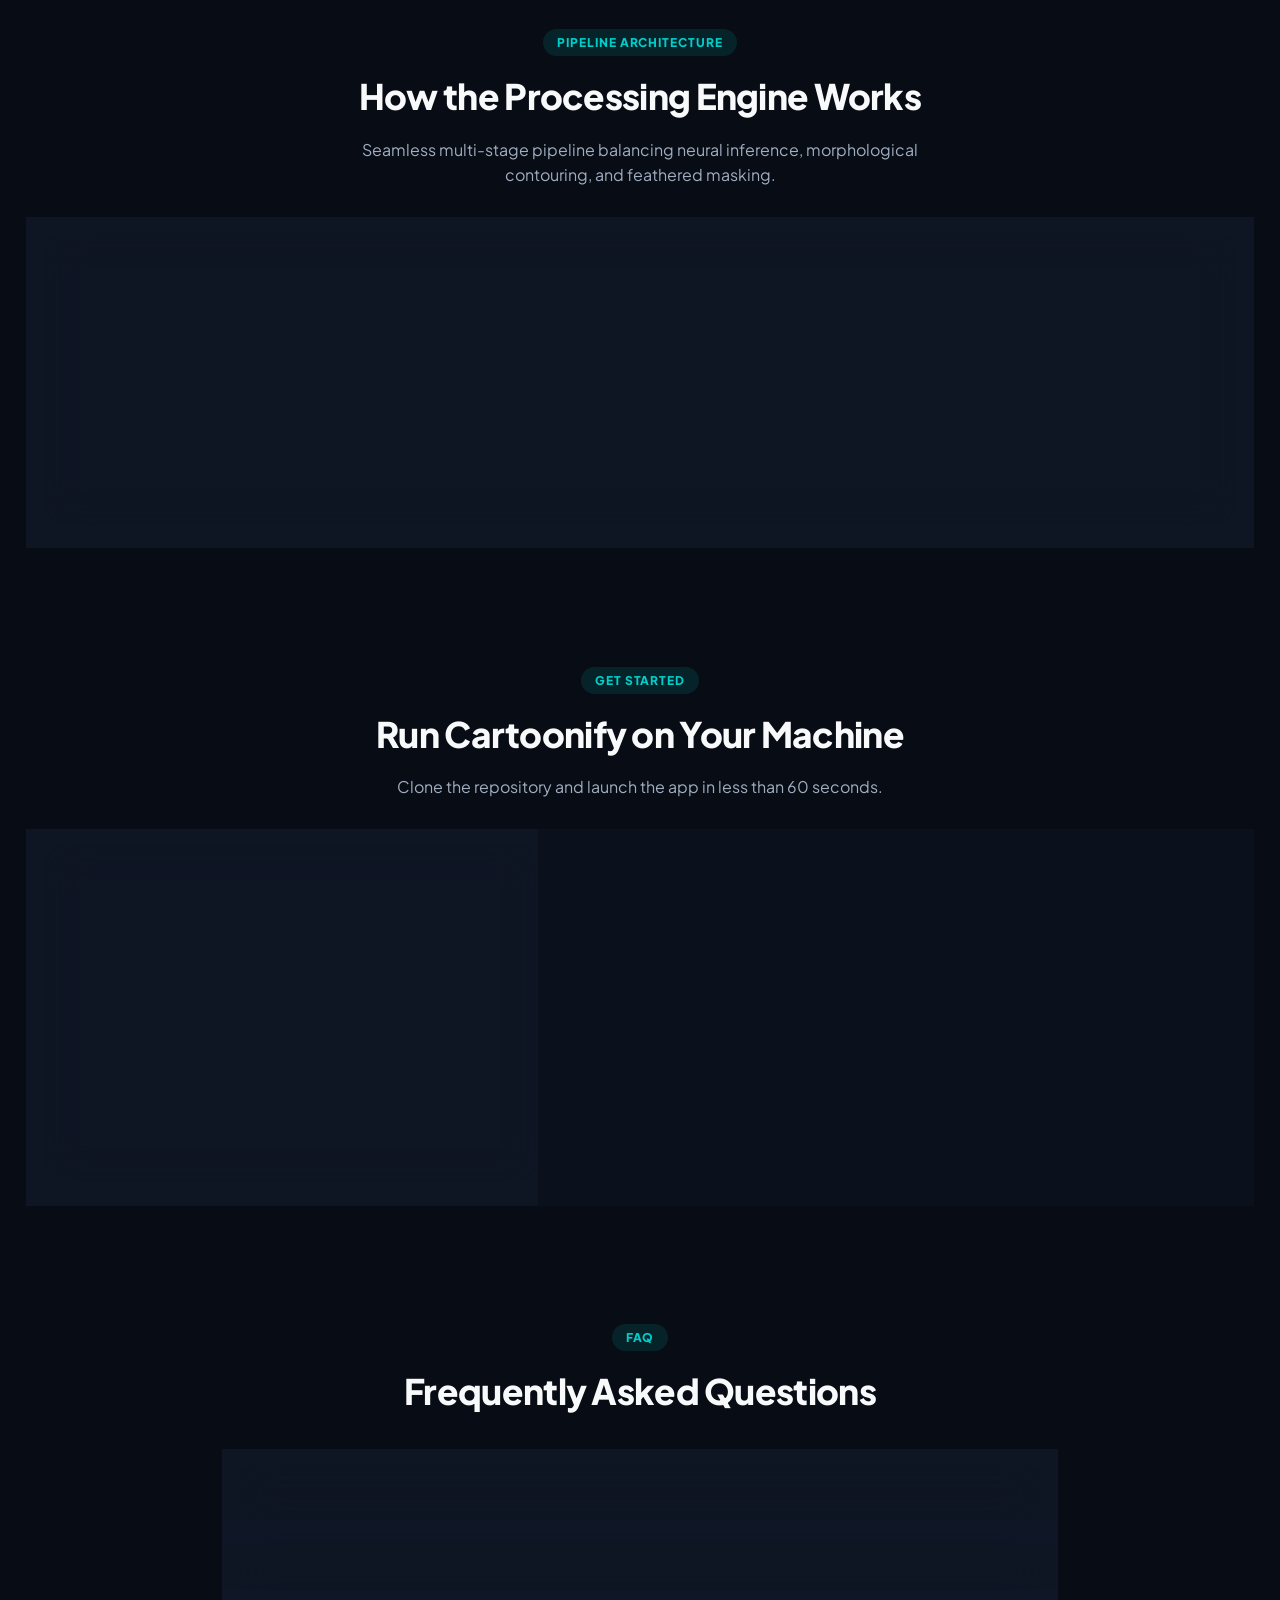
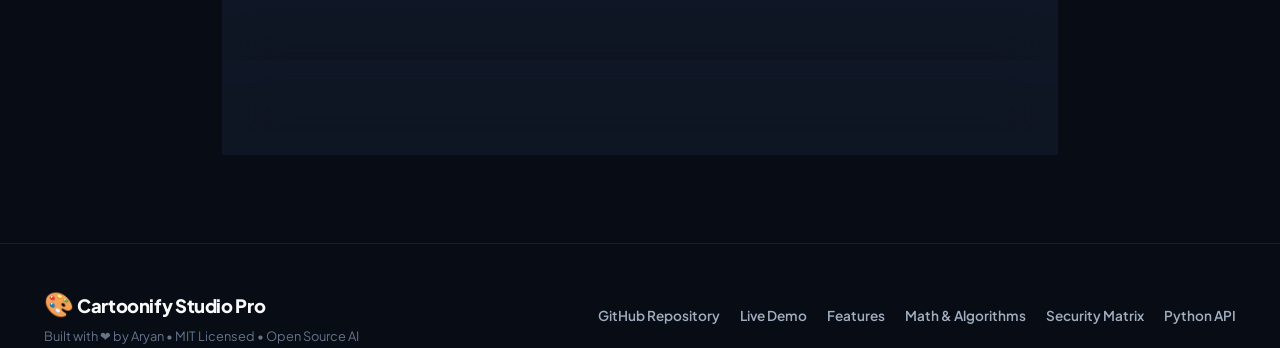
==== commit 974d6fd4: "feat: integrate Generative AI Ghibli synthesis directly into live browser playground" ====
--- a/docs/index.html
+++ b/docs/index.html
@@ -5,7 +5,7 @@
   <meta name="viewport" content="width=device-width, initial-scale=1.0">
   <title>Cartoonify Studio Pro — AI & Computer Vision Image Cartoonization Suite</title>
   <meta name="description" content="Production-ready AI & Computer Vision cartoonization suite featuring Studio Ghibli, AnimeGANv2, Comic Pop Art, and Watercolor filters with Web Studio, Desktop GUI, and Python SDK.">
-  <link rel="stylesheet" href="style.css?v=20260830_03">
+  <link rel="stylesheet" href="style.css?v=20260830_05">
   <link rel="preconnect" href="https://fonts.googleapis.com">
   <link rel="preconnect" href="https://fonts.gstatic.com" crossorigin>
   <link href="https://fonts.googleapis.com/css2?family=Plus+Jakarta+Sans:wght@300;400;500;600;700;800&family=JetBrains+Mono:wght@400;500;700&display=swap" rel="stylesheet">
@@ -194,9 +194,13 @@
           <div class="sidebar-block">
             <label class="block-label">2. Select Cartoon Style</label>
             <div class="playground-styles-grid">
-              <button class="style-choice-btn active" data-style="ghibli_pro">
+              <button class="style-choice-btn active" data-style="ai_ghibli" style="grid-column: span 2; background: linear-gradient(135deg, rgba(232, 67, 147, 0.25), rgba(108, 92, 231, 0.25)); border-color: #fd79a8;">
+                <span class="style-choice-icon">🔮</span>
+                <span class="style-choice-name">AI Ghibli (ChatGPT / SDXL) <span style="font-size: 0.65rem; background: #e84393; color: white; padding: 2px 6px; border-radius: 99px; margin-left: 4px;">NEURAL AI</span></span>
+              </button>
+              <button class="style-choice-btn" data-style="ghibli_pro">
                 <span class="style-choice-icon">🎬</span>
-                <span class="style-choice-name">Ghibli Pro</span>
+                <span class="style-choice-name">Ghibli Pro (Filter)</span>
               </button>
               <button class="style-choice-btn" data-style="comic_pop">
                 <span class="style-choice-icon">💥</span>
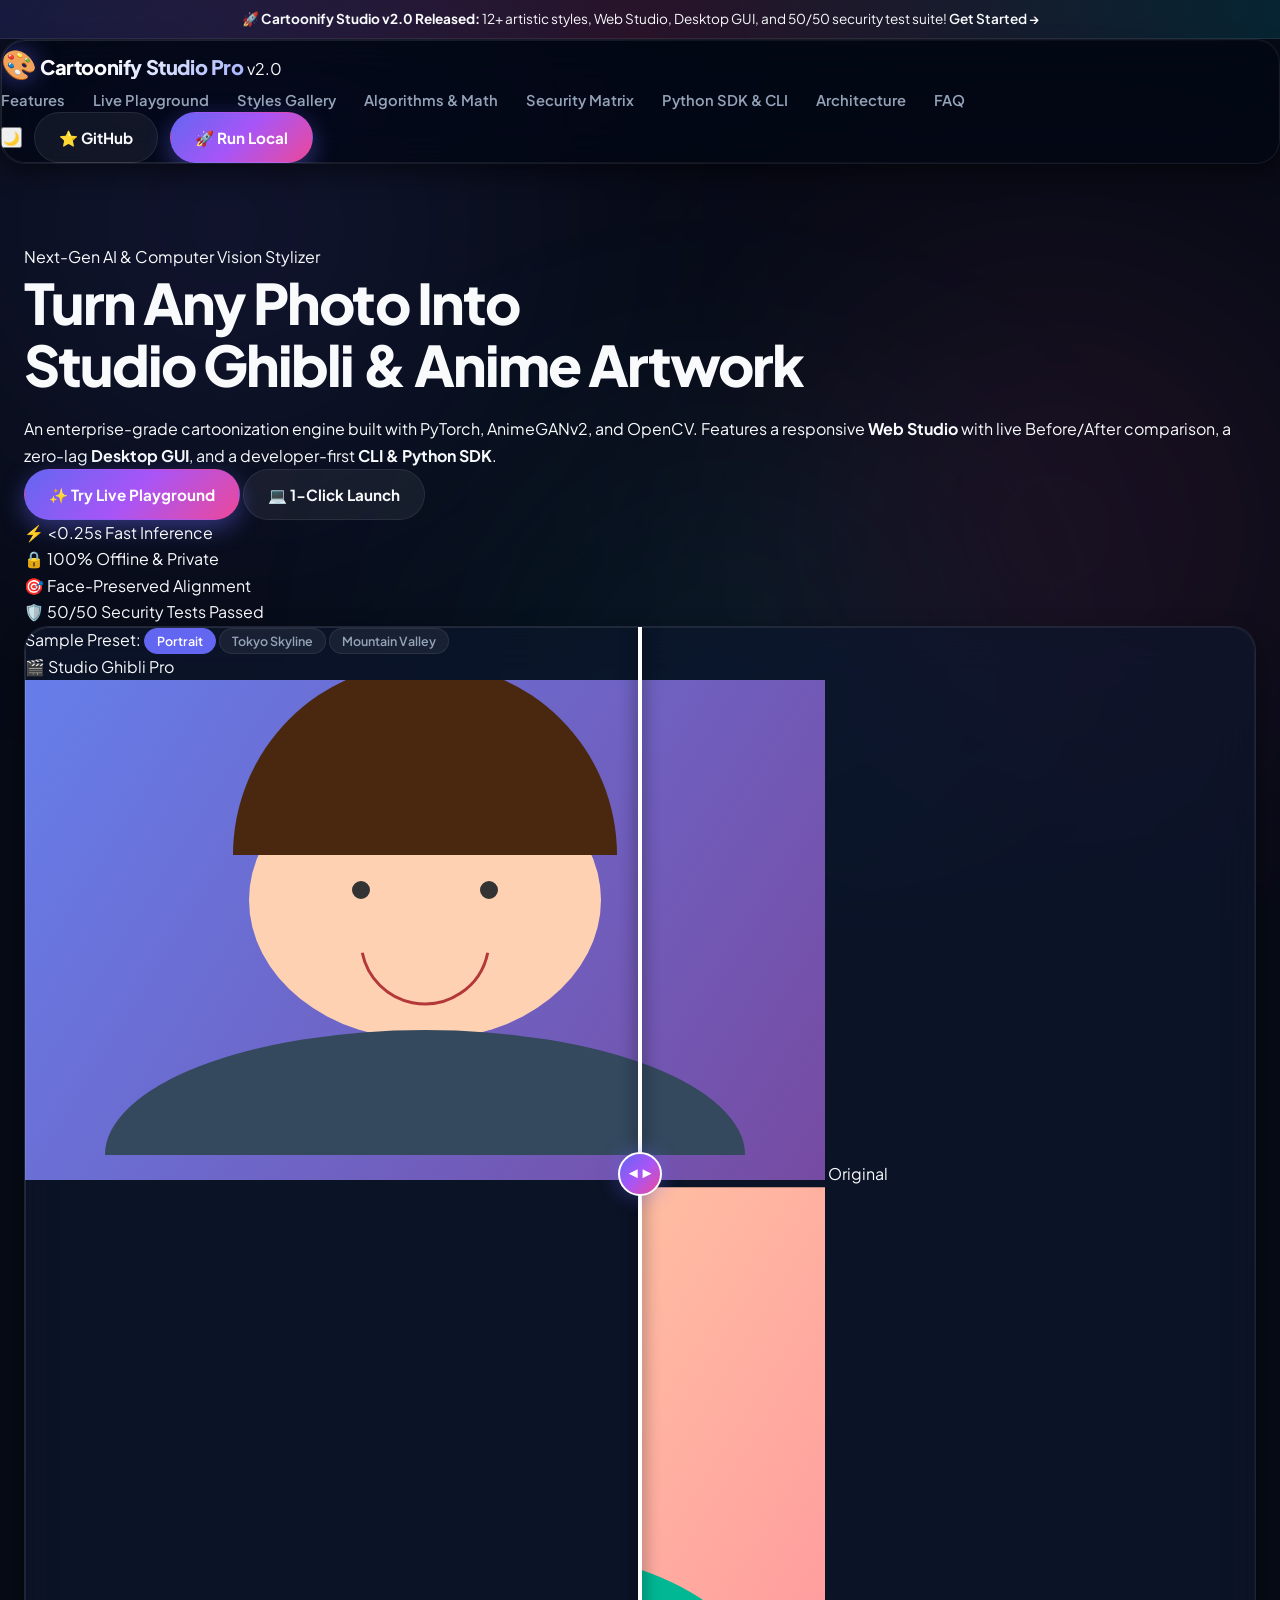
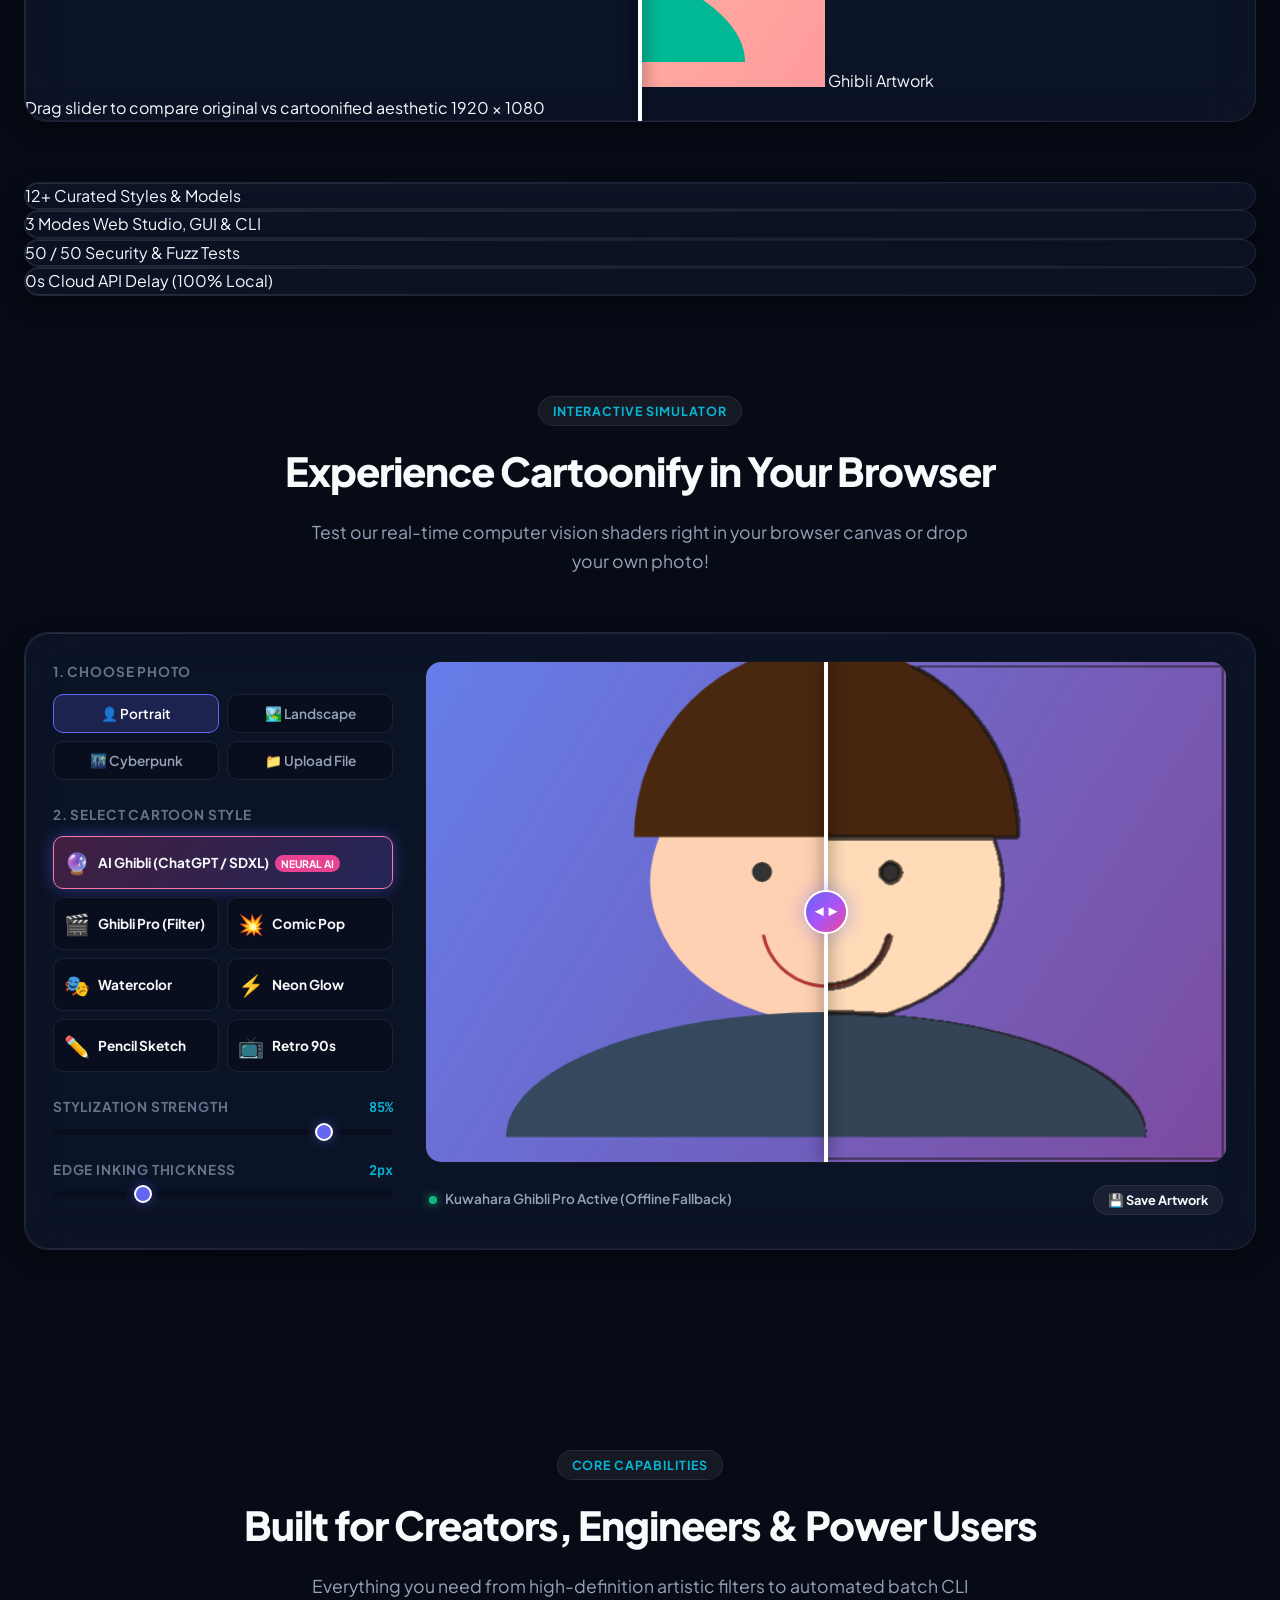
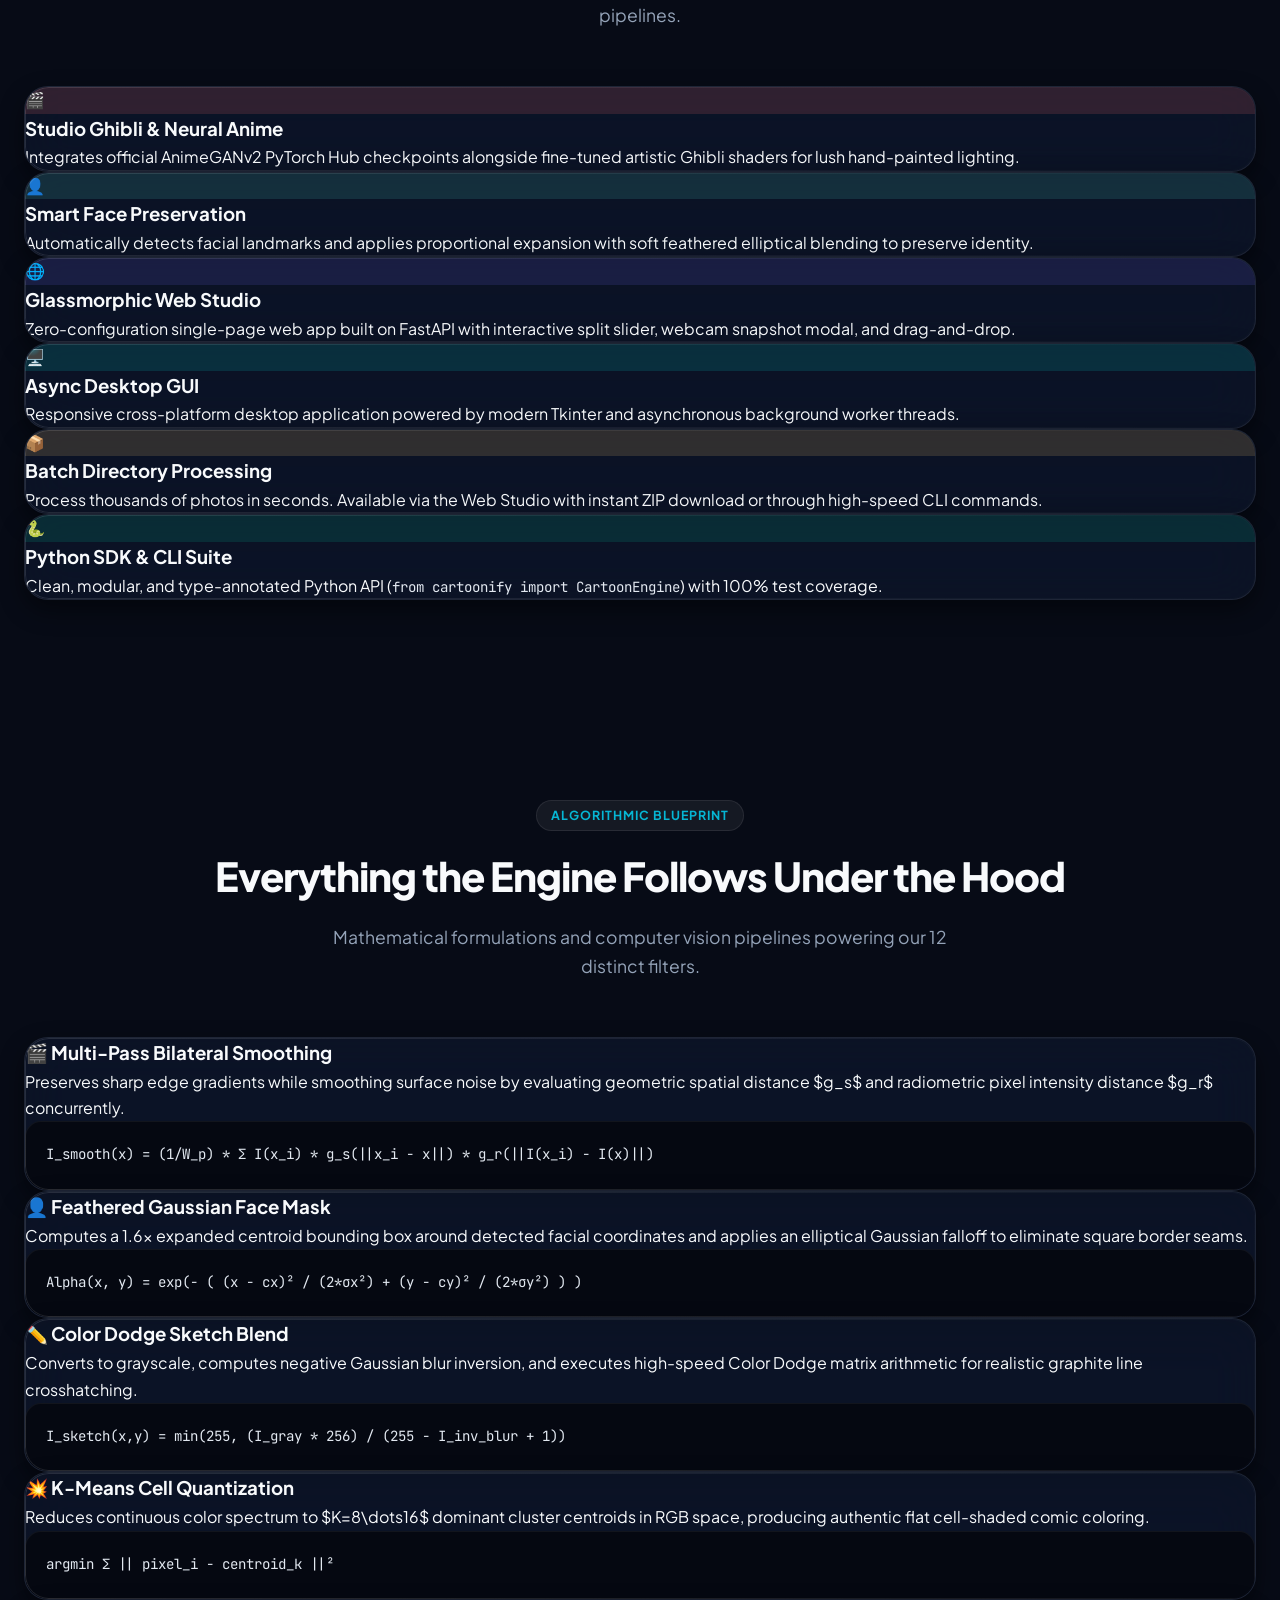
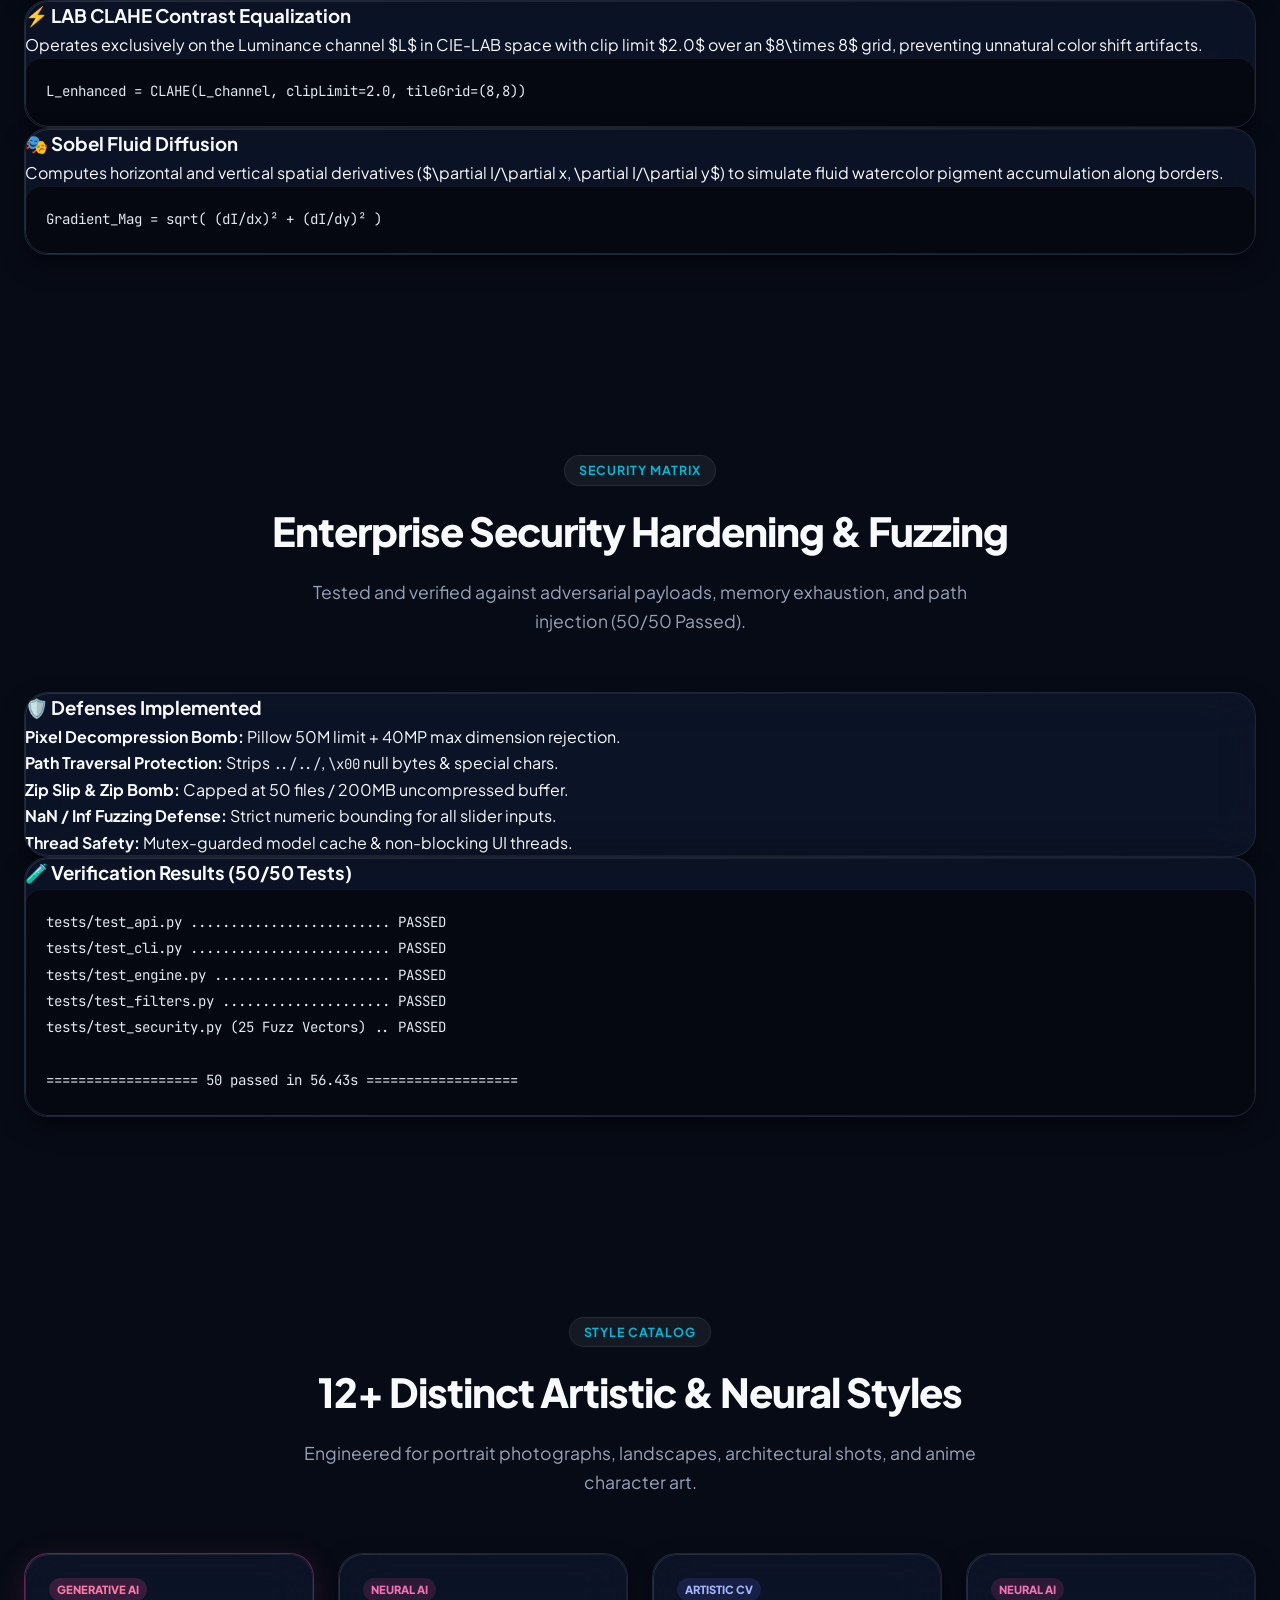
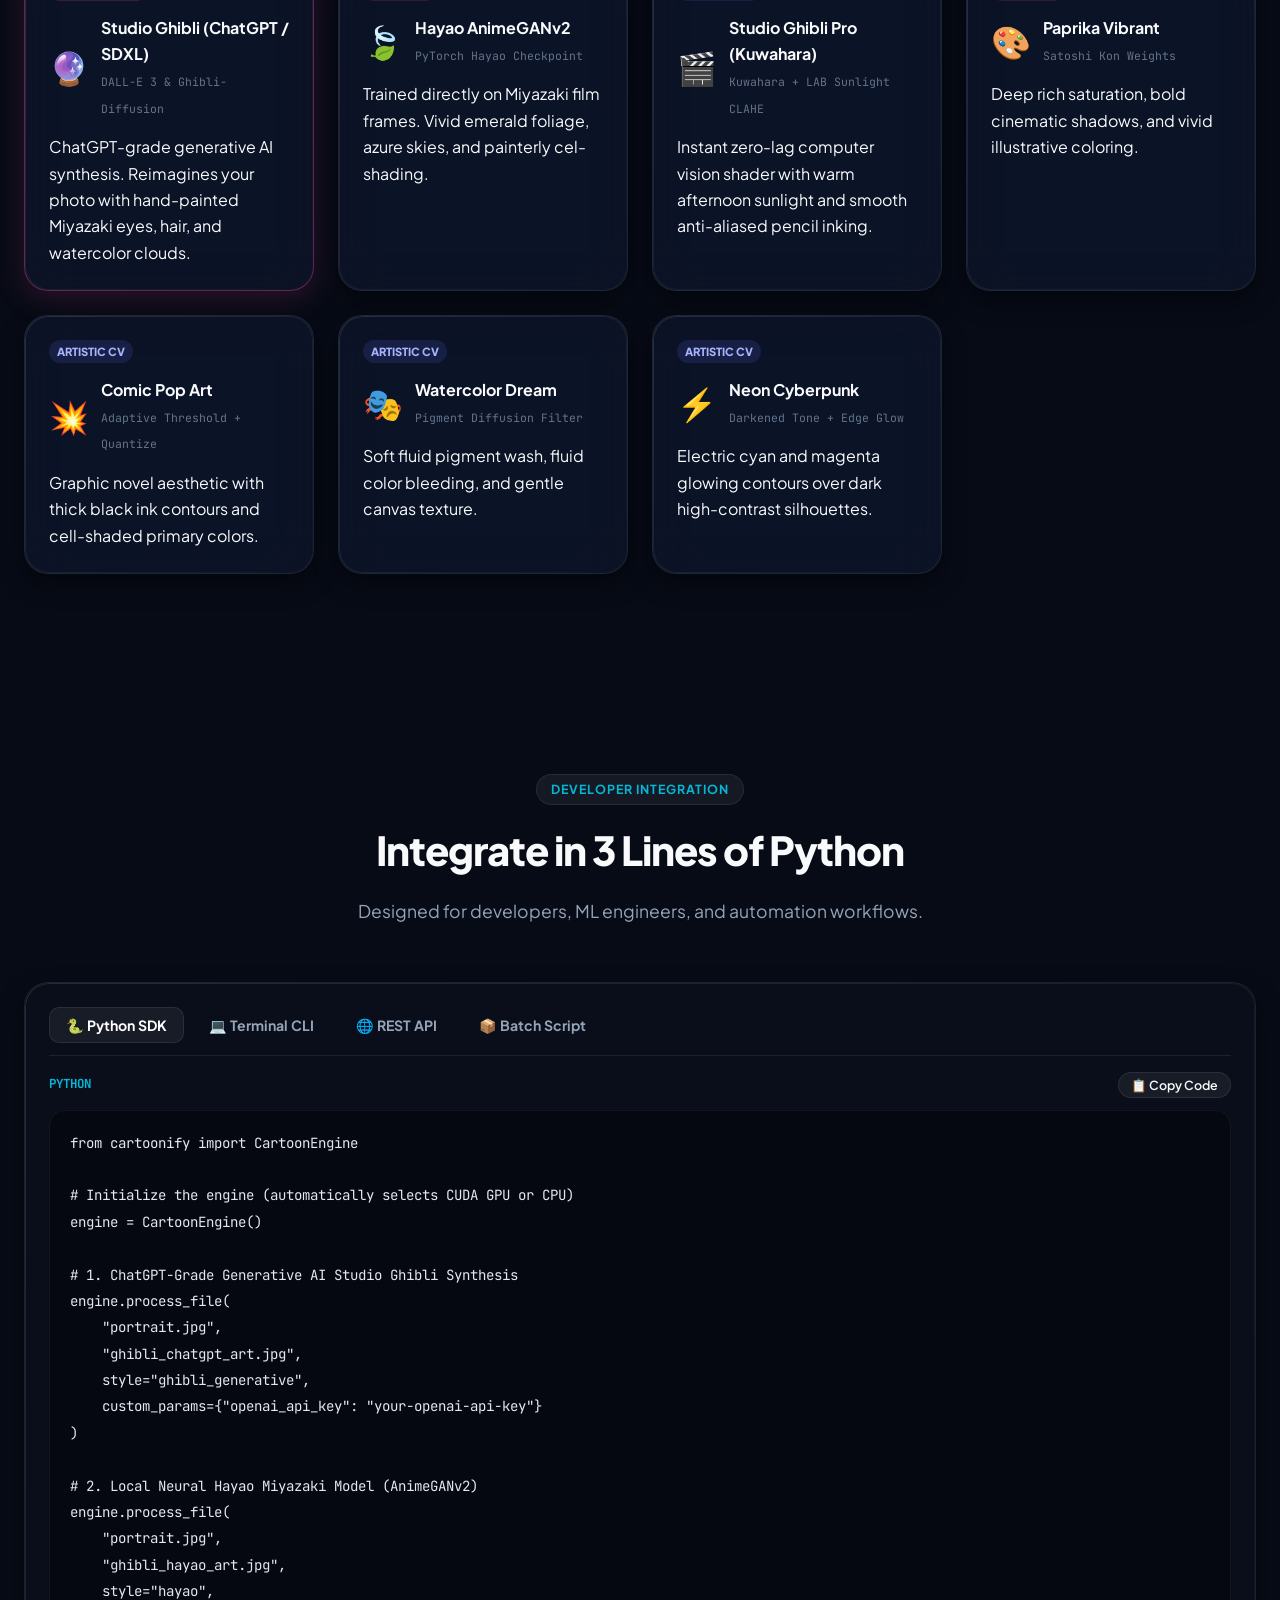
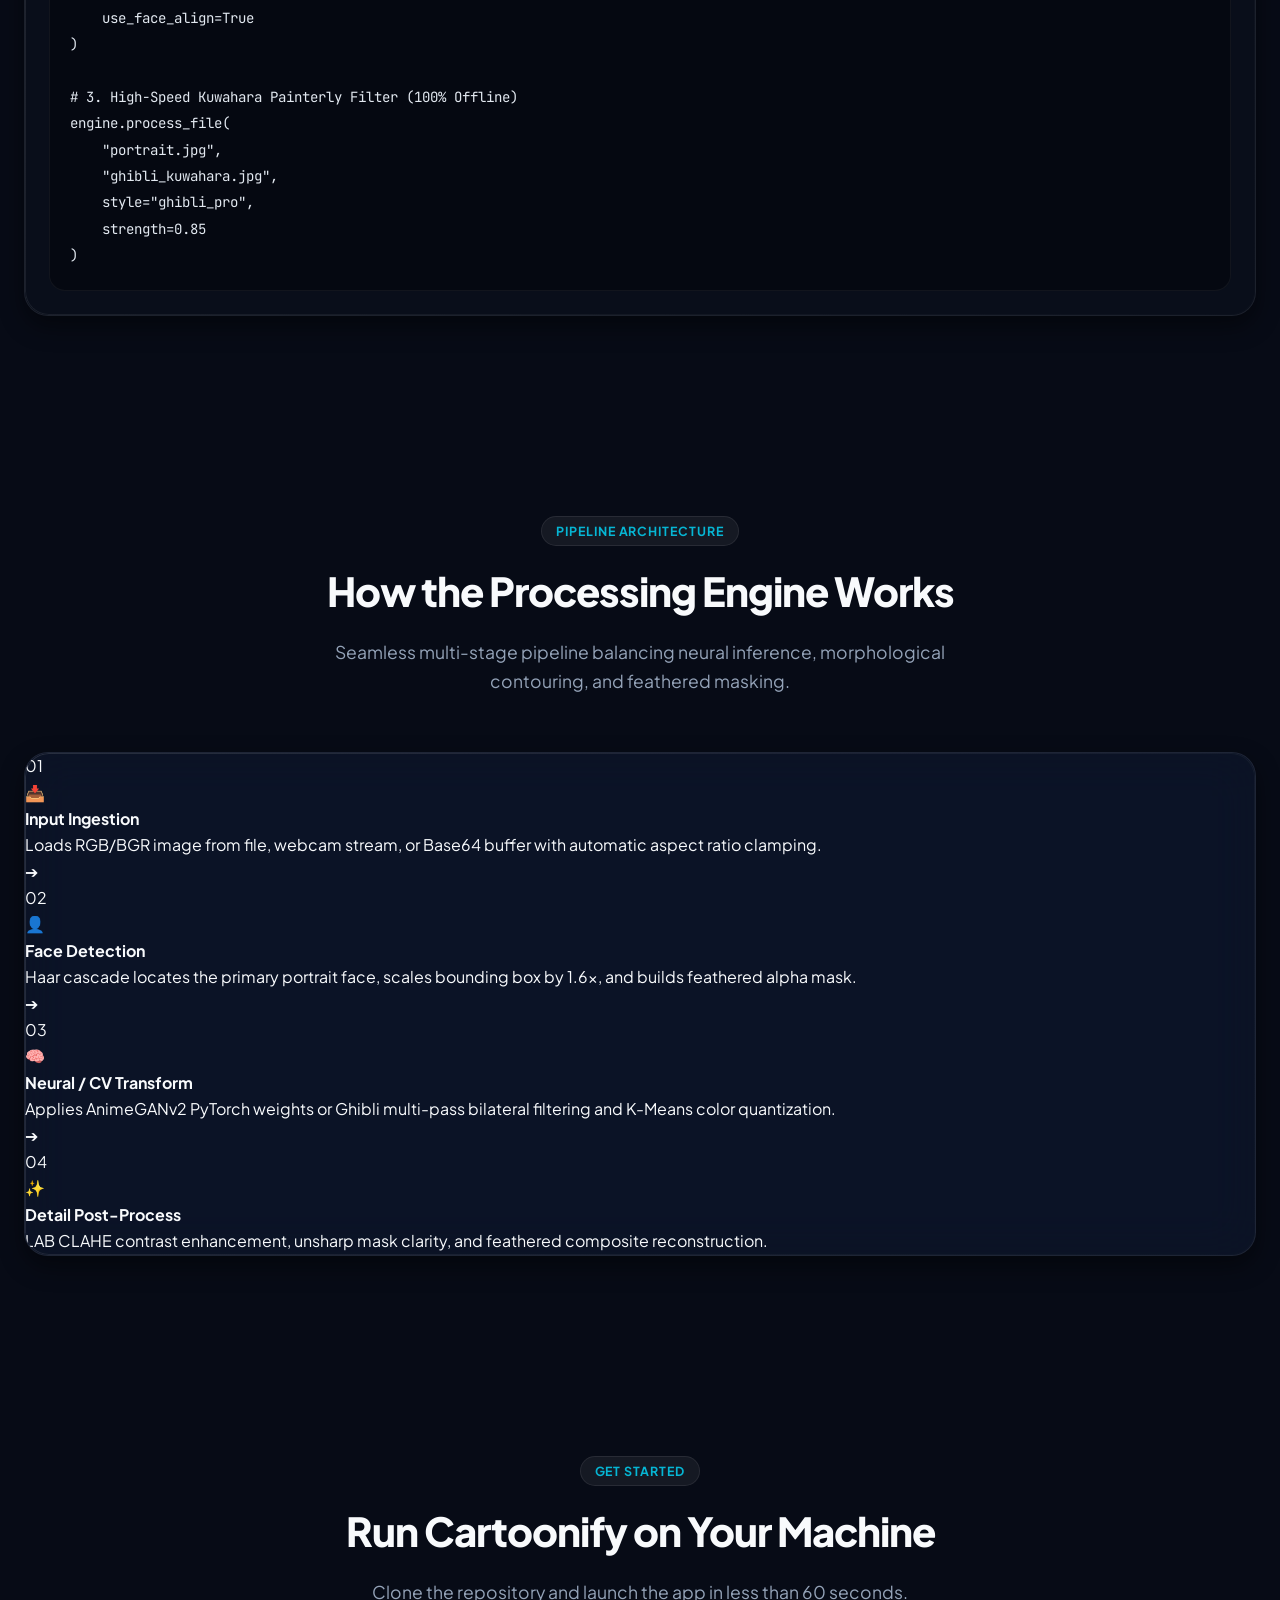
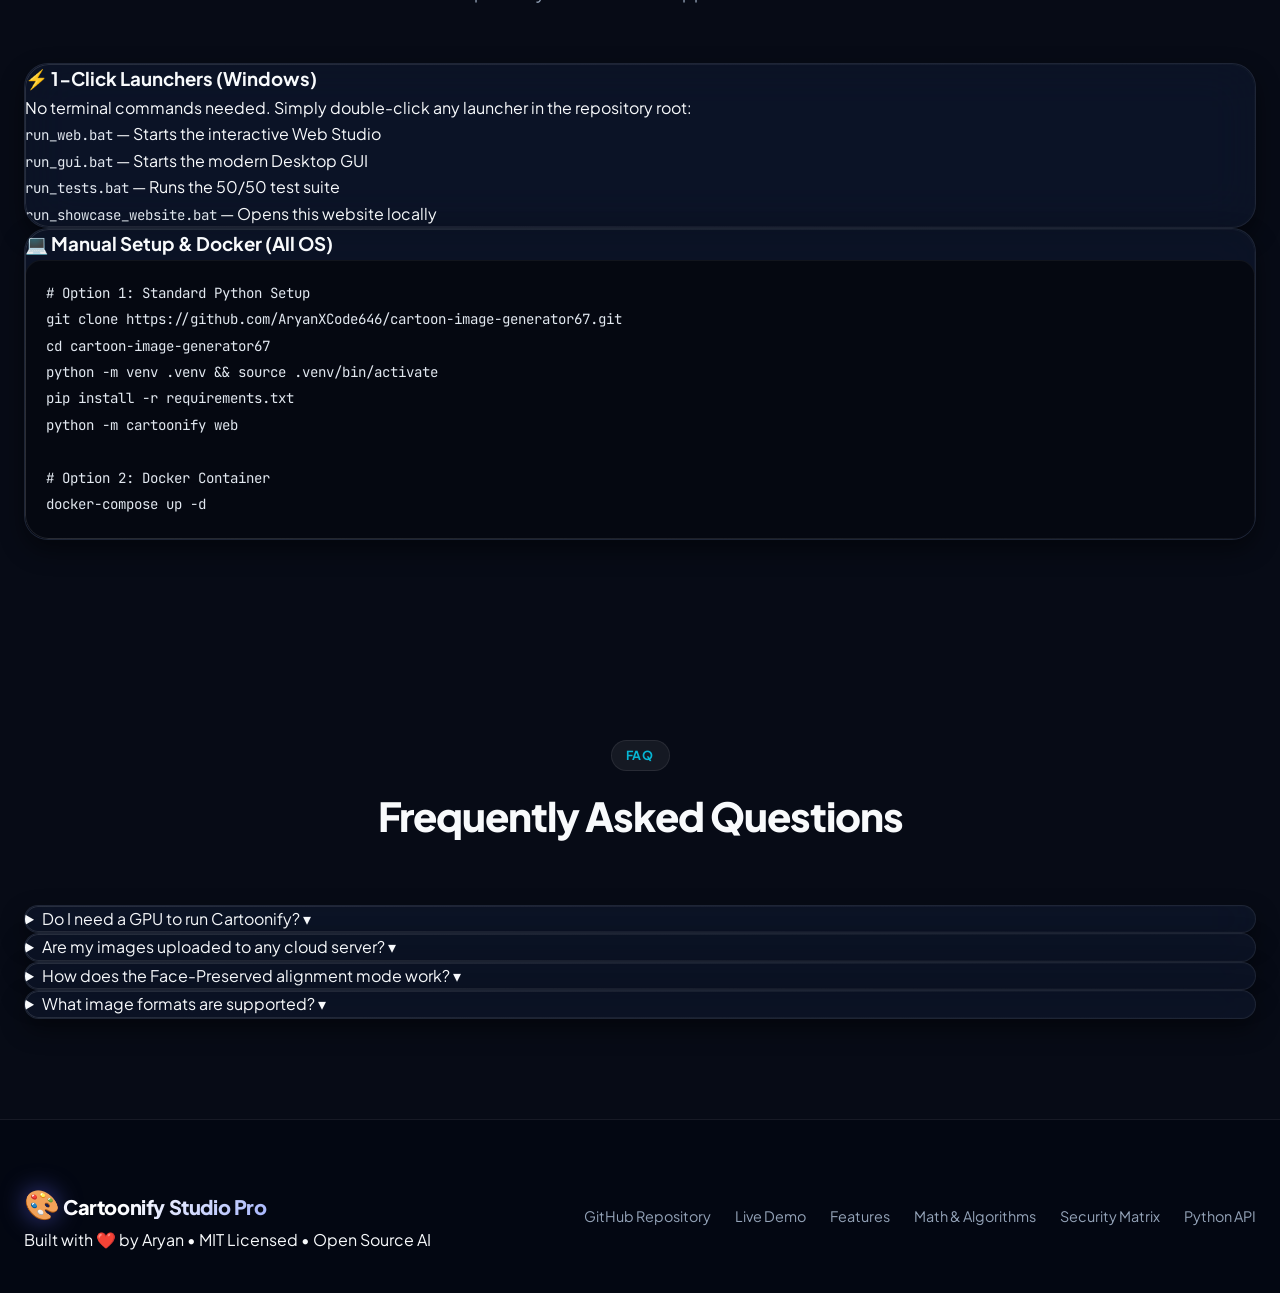
==== commit 0af19988: "feat(ui): complete world-class Silicon Valley Obsidian UI overhaul for Web Studio and Showcase Websi" ====
--- a/docs/index.html
+++ b/docs/index.html
@@ -5,7 +5,7 @@
   <meta name="viewport" content="width=device-width, initial-scale=1.0">
   <title>Cartoonify Studio Pro — AI & Computer Vision Image Cartoonization Suite</title>
   <meta name="description" content="Production-ready AI & Computer Vision cartoonization suite featuring Studio Ghibli, AnimeGANv2, Comic Pop Art, and Watercolor filters with Web Studio, Desktop GUI, and Python SDK.">
-  <link rel="stylesheet" href="style.css?v=20260830_05">
+  <link rel="stylesheet" href="style.css?v=20260830_pro_ui">
   <link rel="preconnect" href="https://fonts.googleapis.com">
   <link rel="preconnect" href="https://fonts.gstatic.com" crossorigin>
   <link href="https://fonts.googleapis.com/css2?family=Plus+Jakarta+Sans:wght@300;400;500;600;700;800&family=JetBrains+Mono:wght@400;500;700&display=swap" rel="stylesheet">
--- a/docs/style.css
+++ b/docs/style.css
@@ -1,56 +1,85 @@
 /* ==========================================================================
-   Cartoonify Studio Pro — Static Showcase Website Styles
+   Cartoonify Studio Pro — World-Class Silicon Valley Design System
+   Glassmorphic Obsidian Theme • Fluid Typography • Apple/Vercel Micro-Interactions
    ========================================================================== */
 
 :root {
-  --bg-main: #080c14;
-  --bg-card: rgba(16, 24, 40, 0.75);
-  --bg-card-hover: rgba(24, 34, 56, 0.85);
-  --bg-input: rgba(11, 16, 28, 0.9);
+  /* Obsidian Dark Theme (Default) */
+  --bg-space: #030712;
+  --bg-main: #070b16;
+  --bg-card: rgba(15, 23, 42, 0.72);
+  --bg-card-hover: rgba(30, 41, 69, 0.85);
+  --bg-card-active: rgba(30, 45, 80, 0.95);
+  --bg-input: rgba(10, 15, 30, 0.85);
+  --bg-glass-pill: rgba(255, 255, 255, 0.06);
+
   --border-card: rgba(255, 255, 255, 0.08);
-  --border-focus: #00cec9;
-
-  --primary: #0984e3;
-  --primary-glow: rgba(9, 132, 227, 0.35);
-  --accent: #6c5ce7;
-  --accent-glow: rgba(108, 92, 231, 0.35);
-  --success: #00b894;
-  --warning: #fdcb6e;
-  --danger: #ff7675;
-
-  --text-primary: #f8f9fa;
-  --text-secondary: #a0aec0;
+  --border-card-hover: rgba(99, 102, 241, 0.4);
+  --border-focus: #6366f1;
+
+  /* Radiant Color Gradients */
+  --primary: #6366f1;
+  --primary-glow: rgba(99, 102, 241, 0.45);
+  --accent-purple: #8b5cf6;
+  --accent-pink: #ec4899;
+  --accent-cyan: #06b6d4;
+  --accent-emerald: #10b981;
+  --accent-amber: #f59e0b;
+
+  --grad-brand: linear-gradient(135deg, #6366f1 0%, #a855f7 50%, #ec4899 100%);
+  --grad-neural: linear-gradient(135deg, #ec4899 0%, #8b5cf6 100%);
+  --grad-cyan: linear-gradient(135deg, #06b6d4 0%, #3b82f6 100%);
+  --grad-emerald: linear-gradient(135deg, #10b981 0%, #06b6d4 100%);
+  --grad-amber: linear-gradient(135deg, #f59e0b 0%, #ef4444 100%);
+  --grad-card-border: linear-gradient(135deg, rgba(255, 255, 255, 0.15) 0%, rgba(255, 255, 255, 0.02) 100%);
+
+  --text-primary: #f8fafc;
+  --text-secondary: #94a3b8;
   --text-muted: #64748b;
 
-  --radius-sm: 8px;
-  --radius-md: 14px;
+  --radius-xs: 6px;
+  --radius-sm: 10px;
+  --radius-md: 16px;
   --radius-lg: 24px;
+  --radius-xl: 32px;
   --radius-pill: 9999px;
 
-  --font-main: 'Plus Jakarta Sans', system-ui, -apple-system, sans-serif;
-  --font-mono: 'JetBrains Mono', monospace;
-
-  --shadow-sm: 0 4px 12px rgba(0, 0, 0, 0.2);
-  --shadow-lg: 0 16px 40px rgba(0, 0, 0, 0.4);
+  --font-main: 'Plus Jakarta Sans', -apple-system, BlinkMacSystemFont, 'Segoe UI', Roboto, sans-serif;
+  --font-mono: 'JetBrains Mono', SFMono-Regular, Menlo, Monaco, Consolas, monospace;
+
+  --shadow-sm: 0 4px 12px rgba(0, 0, 0, 0.3);
+  --shadow-md: 0 10px 25px rgba(0, 0, 0, 0.45);
+  --shadow-lg: 0 20px 50px rgba(0, 0, 0, 0.6);
+  --shadow-glow: 0 0 35px rgba(99, 102, 241, 0.35);
+  --shadow-neural-glow: 0 0 35px rgba(236, 72, 153, 0.35);
 }
 
 [data-theme="light"] {
+  --bg-space: #f1f5f9;
   --bg-main: #f8fafc;
-  --bg-card: rgba(255, 255, 255, 0.85);
+  --bg-card: rgba(255, 255, 255, 0.88);
   --bg-card-hover: rgba(255, 255, 255, 0.98);
-  --bg-input: #f1f5f9;
+  --bg-card-active: #ffffff;
+  --bg-input: #edf2f7;
+  --bg-glass-pill: rgba(0, 0, 0, 0.05);
+
   --border-card: rgba(0, 0, 0, 0.08);
-  --border-focus: #0984e3;
+  --border-card-hover: rgba(99, 102, 241, 0.5);
+  --border-focus: #6366f1;
 
   --text-primary: #0f172a;
   --text-secondary: #475569;
   --text-muted: #94a3b8;
 
   --shadow-sm: 0 4px 12px rgba(0, 0, 0, 0.05);
-  --shadow-lg: 0 16px 40px rgba(0, 0, 0, 0.08);
-}
-
-/* Reset & Base */
+  --shadow-md: 0 10px 25px rgba(0, 0, 0, 0.08);
+  --shadow-lg: 0 20px 50px rgba(0, 0, 0, 0.12);
+  --shadow-glow: 0 0 25px rgba(99, 102, 241, 0.2);
+}
+
+/* ==========================================================================
+   Base & Reset
+   ========================================================================== */
 *, *::before, *::after {
   box-sizing: border-box;
   margin: 0;
@@ -59,24 +88,46 @@
 
 html {
   scroll-behavior: smooth;
+  font-size: 16px;
+  -webkit-font-smoothing: antialiased;
+  -moz-osx-font-smoothing: grayscale;
 }
 
 body {
   font-family: var(--font-main);
   background-color: var(--bg-main);
   color: var(--text-primary);
-  line-height: 1.6;
+  line-height: 1.65;
   overflow-x: hidden;
-  transition: background-color 0.3s ease, color 0.3s ease;
+  position: relative;
+  transition: background-color 0.4s ease, color 0.4s ease;
+}
+
+::selection {
+  background: var(--primary);
+  color: #ffffff;
+}
+
+a {
+  color: inherit;
+  text-decoration: none;
+}
+
+button, input, select, textarea {
+  font-family: inherit;
+  color: inherit;
 }
 
 .container {
-  max-width: 1240px;
+  width: 100%;
+  max-width: 1280px;
   margin: 0 auto;
   padding: 0 24px;
 }
 
-/* Ambient Glow */
+/* ==========================================================================
+   Ambient Dynamic Mesh & Specular Orbs
+   ========================================================================== */
 .ambient-glow {
   position: fixed;
   inset: 0;
@@ -89,356 +140,490 @@
   position: absolute;
   border-radius: 50%;
   filter: blur(140px);
-  opacity: 0.18;
-}
-
-.orb-1 { width: 600px; height: 600px; background: var(--primary); top: -100px; left: -100px; }
-.orb-2 { width: 500px; height: 500px; background: var(--accent); bottom: 10%; right: -100px; }
-.orb-3 { width: 400px; height: 400px; background: var(--border-focus); top: 50%; left: 30%; }
-
-/* Announcement Bar */
-.announcement-bar {
-  background: linear-gradient(90deg, rgba(9, 132, 227, 0.2), rgba(108, 92, 231, 0.2));
-  border-bottom: 1px solid var(--border-card);
-  padding: 8px 16px;
-  text-align: center;
-  font-size: 0.85rem;
-  color: var(--text-primary);
-  display: flex;
-  justify-content: center;
-  align-items: center;
-  gap: 12px;
-  position: relative;
-  z-index: 20;
-}
-
-.announcement-link {
-  color: var(--border-focus);
-  text-decoration: none;
-  font-weight: 700;
-}
-
-/* Glass Panel */
+  opacity: 0.22;
+  animation: floatOrb 20s infinite alternate ease-in-out;
+}
+
+.orb-1 {
+  width: 750px;
+  height: 750px;
+  background: radial-gradient(circle, #6366f1 0%, rgba(99, 102, 241, 0) 70%);
+  top: -150px;
+  left: -150px;
+  animation-duration: 18s;
+}
+
+.orb-2 {
+  width: 650px;
+  height: 650px;
+  background: radial-gradient(circle, #ec4899 0%, rgba(236, 72, 153, 0) 70%);
+  bottom: 5%;
+  right: -100px;
+  animation-duration: 24s;
+  animation-delay: -5s;
+}
+
+.orb-3 {
+  width: 550px;
+  height: 550px;
+  background: radial-gradient(circle, #06b6d4 0%, rgba(6, 182, 212, 0) 70%);
+  top: 45%;
+  left: 35%;
+  animation-duration: 22s;
+  animation-delay: -10s;
+}
+
+@keyframes floatOrb {
+  0% { transform: translate(0, 0) scale(1); }
+  50% { transform: translate(40px, 60px) scale(1.08); }
+  100% { transform: translate(-30px, -40px) scale(0.95); }
+}
+
+/* ==========================================================================
+   Glassmorphism Surfaces
+   ========================================================================== */
 .glass-panel {
   background: var(--bg-card);
-  backdrop-filter: blur(20px);
-  -webkit-backdrop-filter: blur(20px);
+  backdrop-filter: blur(24px) saturate(180%);
+  -webkit-backdrop-filter: blur(24px) saturate(180%);
   border: 1px solid var(--border-card);
   border-radius: var(--radius-lg);
-  box-shadow: var(--shadow-sm);
+  box-shadow: var(--shadow-md);
   position: relative;
-}
-
-/* Navbar */
+  transition: all 0.3s cubic-bezier(0.16, 1, 0.3, 1);
+  overflow: hidden;
+}
+
+.glass-panel::before {
+  content: '';
+  position: absolute;
+  inset: 0;
+  border-radius: inherit;
+  padding: 1px;
+  background: linear-gradient(135deg, rgba(255, 255, 255, 0.12), rgba(255, 255, 255, 0.01));
+  -webkit-mask: linear-gradient(#fff 0 0) content-box, linear-gradient(#fff 0 0);
+  -webkit-mask-composite: xor;
+  mask-composite: exclude;
+  pointer-events: none;
+}
+
+.glass-panel:hover {
+  border-color: var(--border-card-hover);
+  box-shadow: var(--shadow-lg);
+}
+
+/* ==========================================================================
+   Navigation Bar
+   ========================================================================== */
+.announcement-bar {
+  background: linear-gradient(90deg, rgba(99, 102, 241, 0.15), rgba(236, 72, 153, 0.15), rgba(6, 182, 212, 0.15));
+  border-bottom: 1px solid rgba(255, 255, 255, 0.08);
+  font-size: 0.85rem;
+  padding: 8px 0;
+  text-align: center;
+  position: relative;
+  z-index: 100;
+}
+
+.announcement-content {
+  display: flex;
+  align-items: center;
+  justify-content: center;
+  gap: 12px;
+  flex-wrap: wrap;
+}
+
+.announcement-badge {
+  background: var(--grad-neural);
+  color: #ffffff;
+  font-weight: 700;
+  font-size: 0.72rem;
+  padding: 2px 8px;
+  border-radius: var(--radius-pill);
+  text-transform: uppercase;
+  letter-spacing: 0.06em;
+}
+
+.announcement-link {
+  color: var(--text-primary);
+  font-weight: 600;
+  display: inline-flex;
+  align-items: center;
+  gap: 4px;
+  transition: color 0.2s ease;
+}
+
+.announcement-link:hover {
+  color: var(--accent-pink);
+}
+
 .navbar {
   position: sticky;
-  top: 16px;
-  margin: 16px auto 0;
-  max-width: 1240px;
-  border-radius: var(--radius-pill);
-  padding: 12px 24px;
-  z-index: 100;
-}
-
-.nav-container {
+  top: 0;
+  z-index: 99;
+  background: rgba(3, 7, 18, 0.78);
+  backdrop-filter: blur(20px) saturate(180%);
+  -webkit-backdrop-filter: blur(20px) saturate(180%);
+  border-bottom: 1px solid var(--border-card);
+  transition: all 0.3s ease;
+}
+
+.navbar-container {
   display: flex;
   align-items: center;
   justify-content: space-between;
-}
-
-.nav-brand {
-  display: flex;
-  align-items: center;
-  gap: 10px;
-  text-decoration: none;
-  color: var(--text-primary);
+  height: 72px;
+}
+
+.brand-wrapper {
+  display: flex;
+  align-items: center;
+  gap: 12px;
 }
 
 .brand-icon {
-  font-size: 1.5rem;
+  font-size: 1.8rem;
+  filter: drop-shadow(0 0 12px rgba(99, 102, 241, 0.6));
+}
+
+.brand-text {
+  display: flex;
+  flex-direction: column;
 }
 
 .brand-name {
-  font-size: 1.15rem;
+  font-size: 1.25rem;
   font-weight: 800;
   letter-spacing: -0.02em;
-}
-
-.brand-badge {
-  font-size: 0.7rem;
-  background: var(--primary-glow);
-  color: #74b9ff;
-  padding: 2px 8px;
-  border-radius: var(--radius-pill);
-  font-weight: 700;
-}
-
-.gradient-text {
-  background: linear-gradient(135deg, #00cec9, #0984e3, #6c5ce7);
+  background: linear-gradient(135deg, #ffffff 30%, #a5b4fc 100%);
   -webkit-background-clip: text;
   -webkit-text-fill-color: transparent;
 }
 
+.brand-tag {
+  font-size: 0.68rem;
+  font-weight: 700;
+  background: var(--bg-glass-pill);
+  border: 1px solid rgba(255, 255, 255, 0.12);
+  color: var(--accent-cyan);
+  padding: 1px 6px;
+  border-radius: var(--radius-pill);
+  width: fit-content;
+  margin-top: 2px;
+}
+
 .nav-links {
   display: flex;
-  gap: 24px;
+  align-items: center;
+  gap: 28px;
 }
 
 .nav-link {
-  text-decoration: none;
+  font-size: 0.92rem;
+  font-weight: 600;
   color: var(--text-secondary);
-  font-size: 0.9rem;
-  font-weight: 600;
-  transition: color 0.2s ease;
+  transition: all 0.2s ease;
+  position: relative;
 }
 
 .nav-link:hover {
-  color: var(--border-focus);
+  color: #ffffff;
+}
+
+.nav-link::after {
+  content: '';
+  position: absolute;
+  bottom: -6px;
+  left: 0;
+  width: 0%;
+  height: 2px;
+  background: var(--grad-brand);
+  border-radius: var(--radius-pill);
+  transition: width 0.25s ease;
+}
+
+.nav-link:hover::after {
+  width: 100%;
 }
 
 .nav-actions {
   display: flex;
   align-items: center;
-  gap: 10px;
-}
-
-.icon-btn {
-  width: 38px;
-  height: 38px;
+  gap: 12px;
+}
+
+.theme-toggle-btn {
+  background: var(--bg-glass-pill);
+  border: 1px solid var(--border-card);
+  width: 40px;
+  height: 40px;
   border-radius: 50%;
-  border: 1px solid var(--border-card);
-  background: var(--bg-input);
-  color: var(--text-primary);
   display: flex;
   align-items: center;
   justify-content: center;
   cursor: pointer;
-  font-size: 1rem;
+  font-size: 1.1rem;
   transition: all 0.2s ease;
 }
 
-.icon-btn:hover {
+.theme-toggle-btn:hover {
+  border-color: var(--primary);
+  box-shadow: 0 0 16px var(--primary-glow);
   transform: scale(1.05);
-  border-color: var(--border-focus);
 }
 
 .mobile-toggle {
   display: none;
-  flex-direction: column;
-  gap: 4px;
   background: none;
   border: none;
+  font-size: 1.6rem;
+  color: var(--text-primary);
   cursor: pointer;
 }
 
-.mobile-toggle span {
-  width: 20px;
-  height: 2px;
-  background: var(--text-primary);
-}
-
-/* Buttons */
+/* ==========================================================================
+   Buttons & Interactive Pills
+   ========================================================================== */
 .btn {
   display: inline-flex;
   align-items: center;
   justify-content: center;
   gap: 8px;
-  font-family: var(--font-main);
   font-weight: 700;
+  font-size: 0.95rem;
+  padding: 12px 24px;
   border-radius: var(--radius-pill);
-  border: none;
+  border: 1px solid transparent;
   cursor: pointer;
+  transition: all 0.25s cubic-bezier(0.16, 1, 0.3, 1);
   text-decoration: none;
-  transition: all 0.2s ease;
 }
 
 .btn-primary {
-  background: linear-gradient(135deg, var(--primary), var(--accent));
-  color: white;
-  box-shadow: 0 4px 18px var(--primary-glow);
+  background: var(--grad-brand);
+  color: #ffffff;
+  box-shadow: 0 8px 24px var(--primary-glow);
 }
 
 .btn-primary:hover {
   transform: translateY(-2px);
-  box-shadow: 0 8px 24px var(--primary-glow);
+  box-shadow: 0 12px 32px rgba(99, 102, 241, 0.55);
+}
+
+.btn-neural {
+  background: var(--grad-neural);
+  color: #ffffff;
+  box-shadow: 0 8px 24px var(--shadow-neural-glow);
+}
+
+.btn-neural:hover {
+  transform: translateY(-2px);
+  box-shadow: 0 12px 32px rgba(236, 72, 153, 0.55);
 }
 
 .btn-secondary {
-  background: var(--bg-input);
+  background: var(--bg-glass-pill);
+  border: 1px solid var(--border-card);
   color: var(--text-primary);
-  border: 1px solid var(--border-card);
 }
 
 .btn-secondary:hover {
-  border-color: var(--border-focus);
-  transform: translateY(-1px);
-}
-
-.btn-xs { padding: 6px 14px; font-size: 0.8rem; }
-.btn-sm { padding: 8px 18px; font-size: 0.85rem; }
-.btn-lg { padding: 14px 28px; font-size: 1rem; }
-
-/* Hero Section */
+  background: rgba(255, 255, 255, 0.12);
+  border-color: rgba(255, 255, 255, 0.25);
+  transform: translateY(-2px);
+}
+
+.btn-xs {
+  font-size: 0.8rem;
+  padding: 6px 14px;
+  border-radius: var(--radius-pill);
+}
+
+/* ==========================================================================
+   Hero Section & Interactive Split Showcase
+   ========================================================================== */
 .hero-section {
-  padding: 60px 0 40px;
+  padding: 80px 0 60px;
   position: relative;
   z-index: 1;
 }
 
-.hero-container {
+.hero-layout {
   display: grid;
-  grid-template-columns: 1.1fr 1fr;
-  gap: 40px;
-  align-items: center;
-}
-
-.hero-pill {
+  grid-template-columns: 1fr 1.15fr;
+  gap: 48px;
+  align-items: center;
+}
+
+.hero-badge-pill {
   display: inline-flex;
   align-items: center;
   gap: 8px;
-  background: var(--bg-input);
-  border: 1px solid var(--border-card);
+  background: rgba(99, 102, 241, 0.12);
+  border: 1px solid rgba(99, 102, 241, 0.35);
+  color: #a5b4fc;
   padding: 6px 16px;
   border-radius: var(--radius-pill);
-  font-size: 0.8rem;
-  font-weight: 600;
-  color: var(--text-secondary);
+  font-size: 0.82rem;
+  font-weight: 700;
   margin-bottom: 20px;
-}
-
-.pill-dot {
+  box-shadow: 0 0 20px rgba(99, 102, 241, 0.15);
+}
+
+.pulse-dot {
   width: 8px;
   height: 8px;
+  background: var(--accent-emerald);
   border-radius: 50%;
-  background: var(--success);
+  box-shadow: 0 0 10px var(--accent-emerald);
+  animation: pulseLight 1.8s infinite ease-in-out;
+}
+
+@keyframes pulseLight {
+  0%, 100% { opacity: 1; transform: scale(1); }
+  50% { opacity: 0.4; transform: scale(0.8); }
 }
 
 .hero-title {
-  font-size: 3rem;
+  font-size: 3.5rem;
   font-weight: 800;
-  line-height: 1.15;
-  letter-spacing: -0.03em;
+  line-height: 1.12;
+  letter-spacing: -0.035em;
   margin-bottom: 20px;
 }
 
-.hero-subtitle {
-  font-size: 1.05rem;
+.text-gradient {
+  background: var(--grad-brand);
+  -webkit-background-clip: text;
+  -webkit-text-fill-color: transparent;
+}
+
+.hero-description {
+  font-size: 1.15rem;
   color: var(--text-secondary);
-  margin-bottom: 30px;
   line-height: 1.7;
-}
-
-.hero-cta-group {
-  display: flex;
-  gap: 14px;
-  margin-bottom: 36px;
-}
-
-.hero-badges {
-  display: grid;
-  grid-template-columns: repeat(2, 1fr);
-  gap: 12px;
-}
-
-.badge-item {
-  display: flex;
-  align-items: center;
-  gap: 8px;
-  font-size: 0.85rem;
-  color: var(--text-secondary);
-  font-weight: 600;
-}
-
-/* Hero Split Viewer */
-.hero-card {
-  padding: 16px;
-  box-shadow: var(--shadow-lg);
-}
-
-.hero-card-header {
-  display: flex;
+  margin-bottom: 32px;
+  max-width: 540px;
+}
+
+.hero-buttons {
+  display: flex;
+  gap: 16px;
+  flex-wrap: wrap;
+  margin-bottom: 40px;
+}
+
+.hero-trust-badges {
+  display: flex;
+  align-items: center;
+  gap: 24px;
+  padding-top: 20px;
+  border-top: 1px solid var(--border-card);
+}
+
+.trust-item {
+  display: flex;
+  flex-direction: column;
+}
+
+.trust-number {
+  font-size: 1.3rem;
+  font-weight: 800;
+  color: #ffffff;
+  font-family: var(--font-mono);
+}
+
+.trust-label {
+  font-size: 0.76rem;
+  color: var(--text-muted);
+  text-transform: uppercase;
+  letter-spacing: 0.05em;
+}
+
+/* Hero Viewer Split Canvas */
+.hero-viewer-wrapper {
+  position: relative;
+}
+
+.hero-viewer-card {
+  padding: 12px;
+  background: rgba(15, 23, 42, 0.85);
+  border: 1px solid var(--border-card);
+  box-shadow: 0 25px 60px rgba(0, 0, 0, 0.7);
+}
+
+.viewer-header {
+  display: flex;
+  align-items: center;
   justify-content: space-between;
-  align-items: center;
-  margin-bottom: 12px;
-}
-
-.preset-selector {
-  display: flex;
-  align-items: center;
+  padding: 8px 12px 14px;
+}
+
+.window-dots {
+  display: flex;
   gap: 6px;
 }
 
-.preset-label {
-  font-size: 0.75rem;
-  color: var(--text-muted);
-  font-weight: 600;
+.dot {
+  width: 10px;
+  height: 10px;
+  border-radius: 50%;
+}
+.dot-red { background: #ff5f56; }
+.dot-yellow { background: #ffbd2e; }
+.dot-green { background: #27c93f; }
+
+.viewer-preset-pills {
+  display: flex;
+  gap: 6px;
 }
 
 .preset-btn {
-  background: var(--bg-input);
+  background: var(--bg-glass-pill);
   border: 1px solid var(--border-card);
   color: var(--text-secondary);
-  padding: 4px 10px;
+  font-size: 0.78rem;
+  font-weight: 600;
+  padding: 4px 12px;
   border-radius: var(--radius-pill);
-  font-size: 0.75rem;
-  font-weight: 600;
   cursor: pointer;
-}
-
-.preset-btn.active {
-  background: var(--primary-glow);
+  transition: all 0.2s ease;
+}
+
+.preset-btn.active, .preset-btn:hover {
+  background: var(--primary);
   border-color: var(--primary);
-  color: #74b9ff;
-}
-
-.style-pill {
-  font-size: 0.75rem;
-  font-weight: 700;
-  color: #ff7675;
-  background: rgba(255, 118, 117, 0.15);
-  padding: 4px 10px;
-  border-radius: var(--radius-pill);
-}
-
-.hero-split-viewer {
+  color: #ffffff;
+}
+
+.hero-split-container {
   position: relative;
+  width: 100%;
   aspect-ratio: 16 / 10;
   border-radius: var(--radius-md);
   overflow: hidden;
-  background: #000;
   user-select: none;
-}
-
-.hero-img-wrapper {
+  cursor: ew-resize;
+  background: #050811;
+}
+
+.hero-split-img {
   position: absolute;
-  inset: 0;
-}
-
-.hero-img-wrapper img {
+  top: 0;
+  left: 0;
   width: 100%;
   height: 100%;
   object-fit: cover;
-  display: block;
-}
-
-.cartoon-wrapper {
+}
+
+.hero-cartoon-wrapper {
+  position: absolute;
+  top: 0;
+  left: 0;
+  width: 100%;
+  height: 100%;
   clip-path: polygon(50% 0, 100% 0, 100% 100%, 50% 100%);
-  z-index: 2;
-}
-
-.image-tag {
-  position: absolute;
-  top: 12px;
-  padding: 4px 10px;
-  border-radius: var(--radius-pill);
-  font-size: 0.7rem;
-  font-weight: 700;
-  color: white;
-  z-index: 4;
-}
-
-.original-tag { left: 12px; background: rgba(0, 0, 0, 0.7); }
-.cartoon-tag { right: 12px; background: var(--primary); }
+}
 
 .hero-split-handle {
   position: absolute;
@@ -446,198 +631,191 @@
   bottom: 0;
   left: 50%;
   width: 4px;
-  background: white;
+  background: #ffffff;
+  transform: translateX(-50%);
+  display: flex;
+  flex-direction: column;
+  align-items: center;
+  justify-content: center;
+  pointer-events: none;
+  z-index: 10;
+  box-shadow: 0 0 16px rgba(0, 0, 0, 0.8);
+}
+
+.handle-bar {
+  flex: 1;
+  width: 2px;
+  background: #ffffff;
+}
+
+.handle-knob {
+  width: 44px;
+  height: 44px;
+  background: var(--grad-brand);
+  border: 2px solid #ffffff;
+  border-radius: 50%;
+  display: flex;
+  align-items: center;
+  justify-content: center;
+  font-size: 0.72rem;
+  font-weight: 800;
+  color: #ffffff;
+  box-shadow: 0 0 20px var(--primary-glow);
   cursor: ew-resize;
-  z-index: 10;
-  transform: translateX(-50%);
-  display: flex;
-  flex-direction: column;
-  align-items: center;
-  justify-content: center;
-}
-
-.handle-bar { flex: 1; width: 2px; background: rgba(255, 255, 255, 0.8); }
-.handle-knob {
-  width: 32px;
-  height: 32px;
-  border-radius: 50%;
-  background: white;
-  color: #1e272e;
-  display: flex;
-  align-items: center;
-  justify-content: center;
-  font-size: 10px;
-  font-weight: 800;
-  box-shadow: 0 4px 12px rgba(0, 0, 0, 0.5);
-}
-
-.hero-card-footer {
-  display: flex;
+  pointer-events: auto;
+}
+
+.viewer-footer-stats {
+  display: flex;
+  align-items: center;
   justify-content: space-between;
-  align-items: center;
-  margin-top: 12px;
-  font-size: 0.75rem;
-  color: var(--text-muted);
-}
-
-.resolution-badge {
-  font-family: var(--font-mono);
-  color: var(--border-focus);
-}
-
-/* Stats Strip */
-.stats-strip {
-  padding: 30px 0;
-}
-
-.stats-container {
-  display: grid;
-  grid-template-columns: repeat(4, 1fr);
-  gap: 16px;
-}
-
-.stat-card {
-  padding: 20px;
-  text-align: center;
-}
-
-.stat-number {
-  font-size: 2rem;
-  font-weight: 800;
-  display: block;
-  background: linear-gradient(135deg, #00cec9, #0984e3);
-  -webkit-background-clip: text;
-  -webkit-text-fill-color: transparent;
-}
-
-.stat-label {
-  font-size: 0.85rem;
+  padding: 12px 14px 4px;
+  font-size: 0.82rem;
   color: var(--text-secondary);
-  font-weight: 600;
-}
-
-/* Section Header */
+}
+
+.badge-tag-neural {
+  background: rgba(236, 72, 153, 0.18);
+  border: 1px solid rgba(236, 72, 153, 0.4);
+  color: #f472b6;
+  font-weight: 700;
+  font-size: 0.7rem;
+  padding: 2px 8px;
+  border-radius: var(--radius-pill);
+}
+
+/* ==========================================================================
+   Interactive Demo Playground Section
+   ========================================================================== */
 .section {
-  padding: 70px 0;
+  padding: 100px 0;
   position: relative;
   z-index: 1;
 }
 
 .section-header {
-  margin-bottom: 44px;
-}
-
-.text-center { text-align: center; }
+  margin-bottom: 56px;
+}
 
 .section-badge {
-  font-size: 0.75rem;
-  font-weight: 800;
-  letter-spacing: 0.08em;
-  color: var(--border-focus);
-  background: rgba(0, 206, 201, 0.12);
+  display: inline-block;
+  background: var(--bg-glass-pill);
+  border: 1px solid var(--border-card);
+  color: var(--accent-cyan);
+  font-weight: 700;
+  font-size: 0.78rem;
   padding: 4px 14px;
   border-radius: var(--radius-pill);
-  display: inline-block;
+  text-transform: uppercase;
+  letter-spacing: 0.08em;
   margin-bottom: 12px;
 }
 
 .section-title {
-  font-size: 2.2rem;
+  font-size: 2.5rem;
   font-weight: 800;
-  letter-spacing: -0.02em;
-  margin-bottom: 12px;
+  letter-spacing: -0.025em;
+  margin-bottom: 14px;
 }
 
 .section-subtitle {
-  font-size: 1rem;
+  font-size: 1.1rem;
   color: var(--text-secondary);
-  max-width: 620px;
+  max-width: 680px;
   margin: 0 auto;
 }
 
-/* Playground */
+.text-center {
+  text-align: center;
+}
+
 .playground-layout {
   display: grid;
-  grid-template-columns: 360px 1fr;
-  gap: 20px;
-  padding: 20px;
-  box-shadow: var(--shadow-lg);
+  grid-template-columns: 340px 1fr;
+  gap: 32px;
+  padding: 28px;
 }
 
 .playground-sidebar {
   display: flex;
   flex-direction: column;
-  gap: 18px;
+  gap: 24px;
 }
 
 .sidebar-block {
   display: flex;
   flex-direction: column;
+  gap: 10px;
+}
+
+.block-label {
+  font-size: 0.85rem;
+  font-weight: 700;
+  text-transform: uppercase;
+  letter-spacing: 0.06em;
+  color: var(--text-muted);
+}
+
+.playground-presets {
+  display: grid;
+  grid-template-columns: 1fr 1fr;
   gap: 8px;
-}
-
-.block-label {
-  font-size: 0.8rem;
-  font-weight: 700;
-  color: var(--text-secondary);
-  text-transform: uppercase;
-  letter-spacing: 0.04em;
-}
-
-.playground-presets {
-  display: flex;
-  flex-wrap: wrap;
-  gap: 6px;
 }
 
 .play-preset {
   background: var(--bg-input);
   border: 1px solid var(--border-card);
+  padding: 10px 12px;
+  border-radius: var(--radius-sm);
+  font-size: 0.85rem;
+  font-weight: 600;
   color: var(--text-secondary);
-  padding: 6px 12px;
-  border-radius: var(--radius-pill);
-  font-size: 0.8rem;
-  font-weight: 600;
   cursor: pointer;
-}
-
-.play-preset.active {
-  background: var(--primary-glow);
+  transition: all 0.2s ease;
+  display: flex;
+  align-items: center;
+  justify-content: center;
+  gap: 6px;
+}
+
+.play-preset.active, .play-preset:hover {
+  background: rgba(99, 102, 241, 0.2);
   border-color: var(--primary);
-  color: #74b9ff;
+  color: #ffffff;
 }
 
 .playground-styles-grid {
   display: grid;
-  grid-template-columns: repeat(2, 1fr);
+  grid-template-columns: 1fr 1fr;
   gap: 8px;
 }
 
 .style-choice-btn {
-  display: flex;
-  align-items: center;
-  gap: 8px;
   background: var(--bg-input);
   border: 1px solid var(--border-card);
-  color: var(--text-primary);
-  padding: 10px 12px;
-  border-radius: var(--radius-md);
+  padding: 12px 10px;
+  border-radius: var(--radius-sm);
   cursor: pointer;
-  font-family: var(--font-main);
+  display: flex;
+  align-items: center;
+  gap: 8px;
+  transition: all 0.2s ease;
+  text-align: left;
+}
+
+.style-choice-btn.active {
+  background: rgba(99, 102, 241, 0.25);
+  border-color: var(--primary);
+  box-shadow: 0 0 16px var(--primary-glow);
+}
+
+.style-choice-icon {
+  font-size: 1.3rem;
+}
+
+.style-choice-name {
   font-size: 0.85rem;
   font-weight: 700;
-  transition: all 0.2s ease;
-}
-
-.style-choice-btn:hover {
-  background: var(--bg-card-hover);
-  border-color: var(--primary);
-}
-
-.style-choice-btn.active {
-  background: var(--primary-glow);
-  border-color: var(--border-focus);
-  color: var(--border-focus);
 }
 
 .slider-row {
@@ -648,185 +826,166 @@
 
 .slider-indicator {
   font-family: var(--font-mono);
+  font-size: 0.85rem;
   font-weight: 700;
-  color: var(--border-focus);
-  font-size: 0.85rem;
+  color: var(--accent-cyan);
 }
 
 .custom-range {
   -webkit-appearance: none;
   width: 100%;
   height: 6px;
-  border-radius: 3px;
+  border-radius: var(--radius-pill);
   background: var(--bg-input);
   outline: none;
 }
 
 .custom-range::-webkit-slider-thumb {
   -webkit-appearance: none;
-  width: 16px;
-  height: 16px;
+  appearance: none;
+  width: 18px;
+  height: 18px;
   border-radius: 50%;
-  background: var(--border-focus);
+  background: var(--primary);
   cursor: pointer;
+  box-shadow: 0 0 12px var(--primary-glow);
+  border: 2px solid #ffffff;
 }
 
 .playground-viewport {
   display: flex;
   flex-direction: column;
-  gap: 12px;
+  gap: 16px;
 }
 
 .playground-canvas-wrapper {
   position: relative;
+  width: 100%;
   aspect-ratio: 16 / 10;
-  background: #000;
   border-radius: var(--radius-md);
   overflow: hidden;
+  background: #02040a;
+  border: 1px solid var(--border-card);
+  user-select: none;
 }
 
 .play-canvas {
-  position: absolute;
-  inset: 0;
   width: 100%;
   height: 100%;
-  object-fit: contain;
+  object-fit: cover;
+  display: block;
 }
 
 .cartoon-canvas-clipper {
   position: absolute;
-  inset: 0;
+  top: 0;
+  left: 0;
+  width: 100%;
+  height: 100%;
   clip-path: polygon(50% 0, 100% 0, 100% 100%, 50% 100%);
-  z-index: 2;
 }
 
 .playground-footer {
   display: flex;
+  align-items: center;
   justify-content: space-between;
-  align-items: center;
+  padding: 6px 4px;
 }
 
 .engine-indicator {
   display: flex;
   align-items: center;
   gap: 8px;
-  font-size: 0.8rem;
+  font-size: 0.85rem;
+  font-weight: 600;
   color: var(--text-secondary);
 }
 
-.pulse-dot {
-  width: 8px;
-  height: 8px;
-  border-radius: 50%;
-  background: var(--success);
-  box-shadow: 0 0 8px var(--success);
-}
-
-/* Features Grid */
-.features-grid {
-  display: grid;
-  grid-template-columns: repeat(3, 1fr);
-  gap: 20px;
-}
-
-.feature-card {
-  padding: 28px;
-  transition: transform 0.2s ease, border-color 0.2s ease;
-}
-
-.feature-card:hover {
-  transform: translateY(-4px);
-  border-color: var(--border-focus);
-}
-
-.feature-icon-box {
-  width: 52px;
-  height: 52px;
-  border-radius: var(--radius-md);
-  display: flex;
-  align-items: center;
-  justify-content: center;
-  font-size: 24px;
-  margin-bottom: 16px;
-}
-
-.feature-title {
-  font-size: 1.15rem;
-  font-weight: 800;
-  margin-bottom: 8px;
-}
-
-.feature-desc {
-  font-size: 0.9rem;
-  color: var(--text-secondary);
-  line-height: 1.6;
-}
-
-/* Styles Gallery Carousel */
+/* ==========================================================================
+   Style Showcase Carousel
+   ========================================================================== */
 .style-cards-carousel {
   display: grid;
-  grid-template-columns: repeat(3, 1fr);
-  gap: 20px;
+  grid-template-columns: repeat(auto-fill, minmax(280px, 1fr));
+  gap: 24px;
 }
 
 .style-showcase-card {
   padding: 24px;
   display: flex;
   flex-direction: column;
+  gap: 14px;
+}
+
+.style-header {
+  display: flex;
+  align-items: center;
   gap: 12px;
+}
+
+.style-emoji {
+  font-size: 2rem;
+}
+
+.style-model {
+  font-size: 0.72rem;
+  font-family: var(--font-mono);
+  color: var(--text-muted);
 }
 
 .style-tag {
   align-self: flex-start;
   font-size: 0.7rem;
-  font-weight: 700;
-  padding: 2px 10px;
+  font-weight: 800;
+  text-transform: uppercase;
+  padding: 2px 8px;
   border-radius: var(--radius-pill);
 }
 
-.style-tag.neural { background: rgba(78, 205, 196, 0.15); color: #4ecdc4; }
-.style-tag.artistic { background: rgba(255, 107, 107, 0.15); color: #ff6b6b; }
-
-.style-header {
-  display: flex;
-  align-items: center;
-  gap: 12px;
-}
-
-.style-emoji { font-size: 28px; }
-.style-header h4 { font-size: 1.1rem; font-weight: 800; }
-.style-model { font-size: 0.75rem; color: var(--text-muted); font-family: var(--font-mono); }
-.style-showcase-card p { font-size: 0.85rem; color: var(--text-secondary); }
-
-/* Code Hub */
+.style-tag.neural {
+  background: rgba(236, 72, 153, 0.15);
+  color: #f472b6;
+}
+
+.style-tag.artistic {
+  background: rgba(99, 102, 241, 0.15);
+  color: #a5b4fc;
+}
+
+/* ==========================================================================
+   Developer Code Hub & Tabs
+   ========================================================================== */
 .code-hub {
-  padding: 20px;
-  overflow: hidden;
+  padding: 24px;
+  background: #090e1a;
+  border: 1px solid var(--border-card);
 }
 
 .code-hub-tabs {
   display: flex;
   gap: 8px;
-  margin-bottom: 16px;
   border-bottom: 1px solid var(--border-card);
   padding-bottom: 12px;
+  margin-bottom: 16px;
+  overflow-x: auto;
 }
 
 .code-tab-btn {
-  background: var(--bg-input);
-  border: 1px solid var(--border-card);
+  background: none;
+  border: 1px solid transparent;
+  padding: 8px 16px;
+  font-size: 0.88rem;
+  font-weight: 700;
   color: var(--text-secondary);
-  padding: 8px 18px;
-  border-radius: var(--radius-pill);
-  font-weight: 700;
-  font-size: 0.85rem;
+  border-radius: var(--radius-sm);
   cursor: pointer;
+  transition: all 0.2s ease;
 }
 
 .code-tab-btn.active {
-  background: var(--primary);
-  color: white;
-  border-color: var(--primary);
+  background: var(--bg-glass-pill);
+  border-color: var(--border-card);
+  color: #ffffff;
 }
 
 .code-block-content {
@@ -839,216 +998,172 @@
 
 .code-header {
   display: flex;
+  align-items: center;
   justify-content: space-between;
-  align-items: center;
-  margin-bottom: 10px;
+  margin-bottom: 12px;
 }
 
 .code-lang {
-  font-size: 0.75rem;
-  color: var(--text-muted);
   font-family: var(--font-mono);
+  font-size: 0.78rem;
+  color: var(--accent-cyan);
   text-transform: uppercase;
+  font-weight: 700;
 }
 
 .copy-code-btn {
-  background: var(--bg-input);
+  background: var(--bg-glass-pill);
   border: 1px solid var(--border-card);
-  color: var(--text-secondary);
   padding: 4px 12px;
-  border-radius: var(--radius-sm);
-  font-size: 0.75rem;
+  border-radius: var(--radius-pill);
+  font-size: 0.78rem;
   font-weight: 600;
   cursor: pointer;
-}
-
-.code-block-content pre {
-  background: var(--bg-input);
-  padding: 18px;
+  transition: all 0.2s ease;
+}
+
+.copy-code-btn:hover {
+  border-color: var(--primary);
+}
+
+pre {
+  background: #050811;
+  padding: 20px;
   border-radius: var(--radius-md);
+  border: 1px solid rgba(255, 255, 255, 0.05);
+  overflow-x: auto;
+}
+
+code {
+  font-family: var(--font-mono);
+  font-size: 0.88rem;
+  line-height: 1.6;
+  color: #e2e8f0;
+}
+
+/* ==========================================================================
+   Security Matrix & Math Models
+   ========================================================================== */
+.math-grid {
+  display: grid;
+  grid-template-columns: repeat(auto-fit, minmax(320px, 1fr));
+  gap: 24px;
+}
+
+.math-card {
+  padding: 28px;
+}
+
+.math-card h3 {
+  font-size: 1.25rem;
+  margin-bottom: 12px;
+  display: flex;
+  align-items: center;
+  gap: 8px;
+}
+
+.math-formula {
+  background: #050811;
+  padding: 14px;
+  border-radius: var(--radius-sm);
+  font-family: var(--font-mono);
+  font-size: 0.88rem;
+  color: #a5b4fc;
+  margin: 12px 0;
   border: 1px solid var(--border-card);
-  overflow-x: auto;
-}
-
-.code-block-content code {
-  font-family: var(--font-mono);
+}
+
+.security-grid {
+  display: grid;
+  grid-template-columns: repeat(auto-fit, minmax(240px, 1fr));
+  gap: 20px;
+}
+
+.security-card {
+  padding: 22px;
+  display: flex;
+  align-items: flex-start;
+  gap: 14px;
+}
+
+.security-icon {
+  font-size: 1.6rem;
+}
+
+.security-card h4 {
+  font-size: 1rem;
+  font-weight: 700;
+  margin-bottom: 4px;
+}
+
+.security-card p {
   font-size: 0.85rem;
-  color: var(--text-primary);
-  line-height: 1.6;
-}
-
-/* Pipeline Diagram */
-.pipeline-diagram {
-  display: flex;
-  align-items: center;
+  color: var(--text-secondary);
+}
+
+/* ==========================================================================
+   Footer
+   ========================================================================== */
+.footer {
+  background: #030712;
+  border-top: 1px solid var(--border-card);
+  padding: 60px 0 40px;
+  position: relative;
+  z-index: 1;
+}
+
+.footer-container {
+  display: flex;
   justify-content: space-between;
-  padding: 30px;
-  gap: 16px;
-}
-
-.pipeline-step {
-  flex: 1;
-  text-align: center;
-  padding: 16px;
-}
-
-.step-num {
-  font-family: var(--font-mono);
-  font-weight: 800;
-  font-size: 0.75rem;
-  color: var(--border-focus);
-  margin-bottom: 6px;
-}
-
-.step-icon {
-  font-size: 32px;
-  margin-bottom: 10px;
-}
-
-.pipeline-step h4 {
-  font-size: 1rem;
-  font-weight: 800;
-  margin-bottom: 6px;
-}
-
-.pipeline-step p {
-  font-size: 0.8rem;
-  color: var(--text-secondary);
-}
-
-.pipeline-arrow {
-  color: var(--text-muted);
-  font-size: 20px;
-}
-
-/* Quickstart */
-.quickstart-grid {
-  display: grid;
-  grid-template-columns: 1fr 1fr;
-  gap: 20px;
-}
-
-.quickstart-card {
-  padding: 28px;
-}
-
-.quickstart-card h3 {
-  font-size: 1.2rem;
-  font-weight: 800;
-  margin-bottom: 12px;
-}
-
-.file-list {
-  list-style: none;
-  display: flex;
-  flex-direction: column;
-  gap: 10px;
-  margin-top: 14px;
-}
-
-.file-list li code {
-  background: var(--bg-input);
-  padding: 4px 8px;
-  border-radius: var(--radius-sm);
-  color: var(--border-focus);
-  font-family: var(--font-mono);
-}
-
-.cli-box {
-  background: var(--bg-input);
-  padding: 16px;
-  border-radius: var(--radius-md);
-  border: 1px solid var(--border-card);
-  font-family: var(--font-mono);
-  font-size: 0.85rem;
-  overflow-x: auto;
-  line-height: 1.6;
-}
-
-/* FAQ */
-.faq-accordion {
-  max-width: 800px;
-  margin: 0 auto;
-  display: flex;
-  flex-direction: column;
-  gap: 12px;
-}
-
-.faq-item {
-  border-radius: var(--radius-md);
-  overflow: hidden;
-}
-
-.faq-question {
-  padding: 16px 20px;
-  font-weight: 700;
-  font-size: 0.95rem;
-  display: flex;
-  justify-content: space-between;
-  align-items: center;
-  cursor: pointer;
-}
-
-.faq-answer {
-  padding: 0 20px 18px;
+  align-items: center;
+  flex-wrap: wrap;
+  gap: 24px;
+}
+
+.footer-links {
+  display: flex;
+  gap: 24px;
+  flex-wrap: wrap;
+}
+
+.footer-links a {
   color: var(--text-secondary);
   font-size: 0.9rem;
-  line-height: 1.6;
-}
-
-/* Footer */
-.footer {
-  border-top: 1px solid var(--border-card);
-  padding: 40px 0;
-  margin-top: 40px;
-  position: relative;
-  z-index: 1;
-}
-
-.footer-container {
-  display: flex;
-  justify-content: space-between;
-  align-items: center;
-}
-
-.footer-brand p {
-  font-size: 0.8rem;
-  color: var(--text-muted);
-  margin-top: 4px;
-}
-
-.footer-links {
-  display: flex;
-  gap: 20px;
-}
-
-.footer-links a {
-  color: var(--text-secondary);
-  text-decoration: none;
-  font-size: 0.85rem;
-  font-weight: 600;
+  transition: color 0.2s ease;
 }
 
 .footer-links a:hover {
-  color: var(--border-focus);
-}
-
-/* Responsive */
+  color: #ffffff;
+}
+
+/* ==========================================================================
+   Responsive Adaptations
+   ========================================================================== */
 @media (max-width: 1024px) {
-  .hero-container { grid-template-columns: 1fr; }
-  .playground-layout { grid-template-columns: 1fr; }
-  .features-grid { grid-template-columns: repeat(2, 1fr); }
-  .style-cards-carousel { grid-template-columns: repeat(2, 1fr); }
-  .stats-container { grid-template-columns: repeat(2, 1fr); }
-  .pipeline-diagram { flex-direction: column; }
-  .pipeline-arrow { transform: rotate(90deg); }
+  .hero-layout {
+    grid-template-columns: 1fr;
+    gap: 40px;
+  }
+
+  .playground-layout {
+    grid-template-columns: 1fr;
+  }
+
+  .hero-title {
+    font-size: 2.8rem;
+  }
 }
 
 @media (max-width: 768px) {
-  .nav-links { display: none; }
-  .features-grid { grid-template-columns: 1fr; }
-  .style-cards-carousel { grid-template-columns: 1fr; }
-  .quickstart-grid { grid-template-columns: 1fr; }
-  .hero-title { font-size: 2.2rem; }
-  .footer-container { flex-direction: column; gap: 20px; text-align: center; }
-}
+  .nav-links {
+    display: none;
+  }
+
+  .mobile-toggle {
+    display: block;
+  }
+
+  .hero-title {
+    font-size: 2.2rem;
+  }
+}
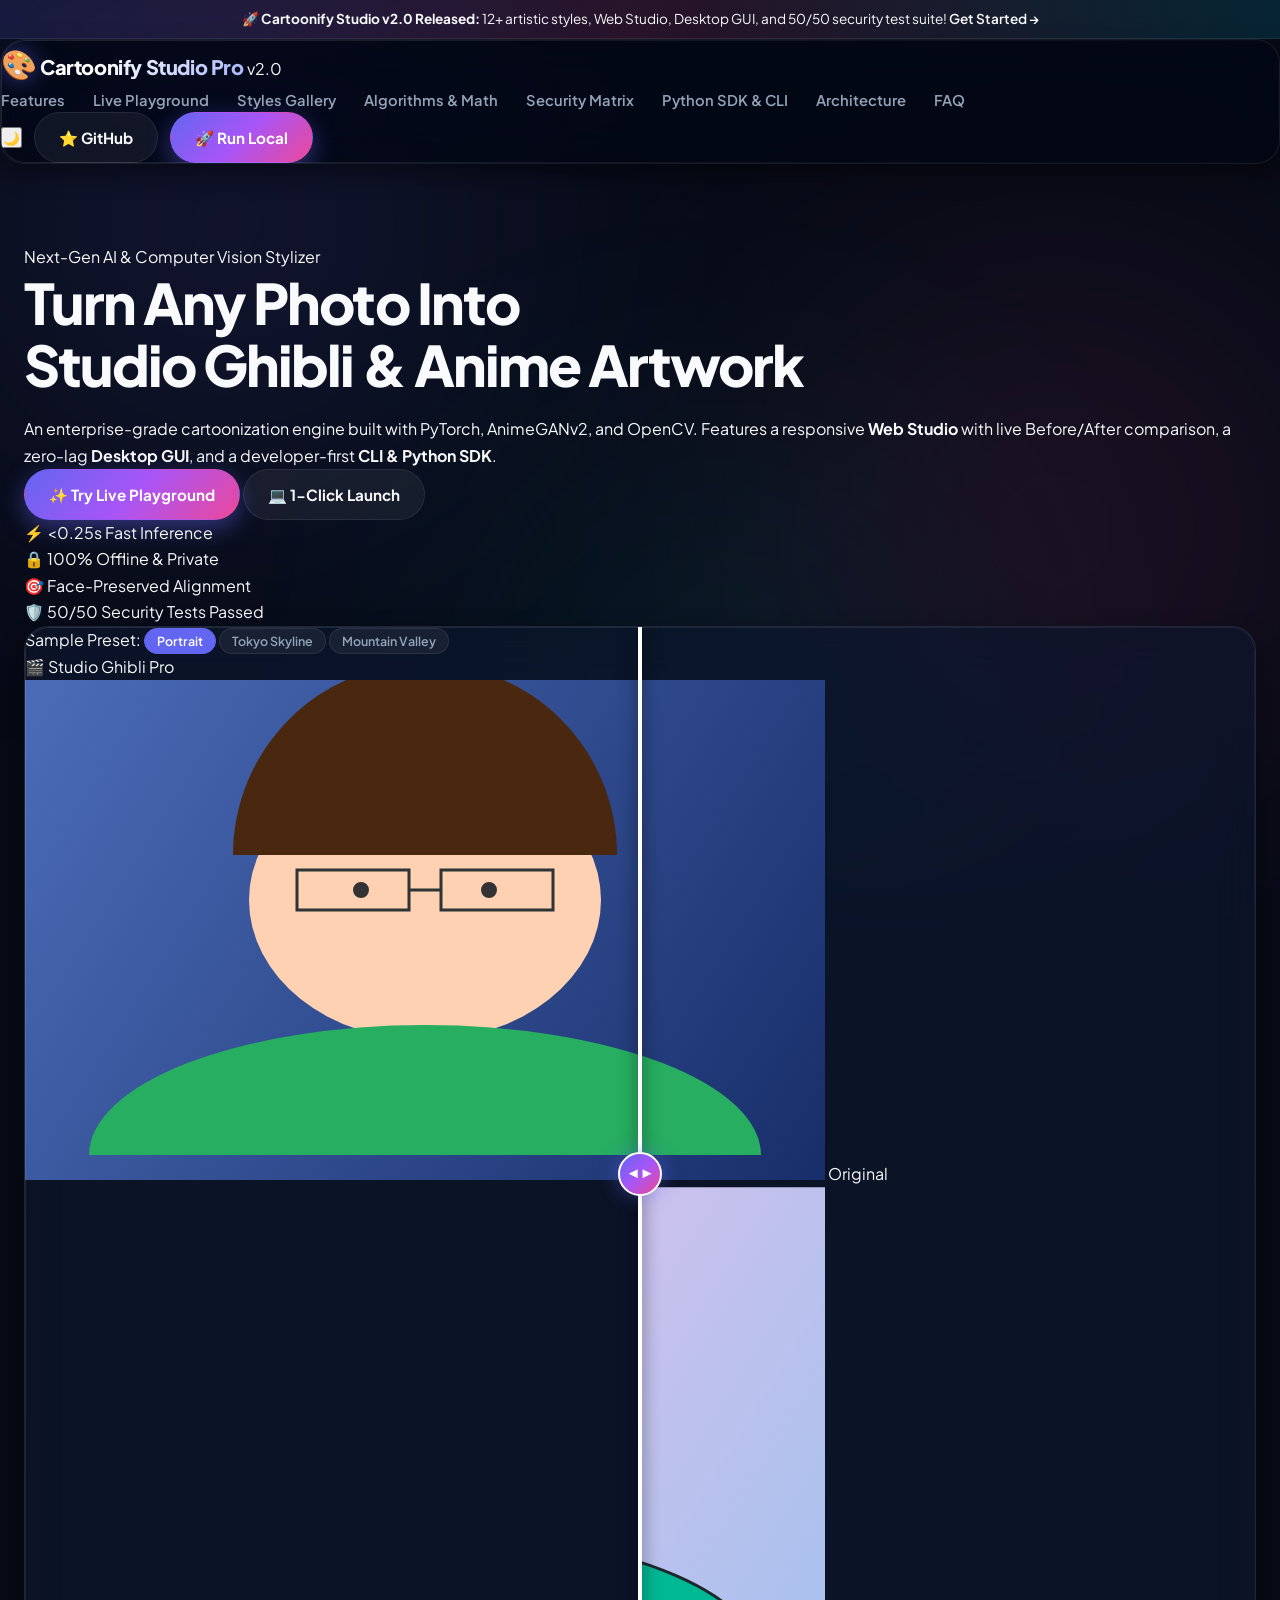
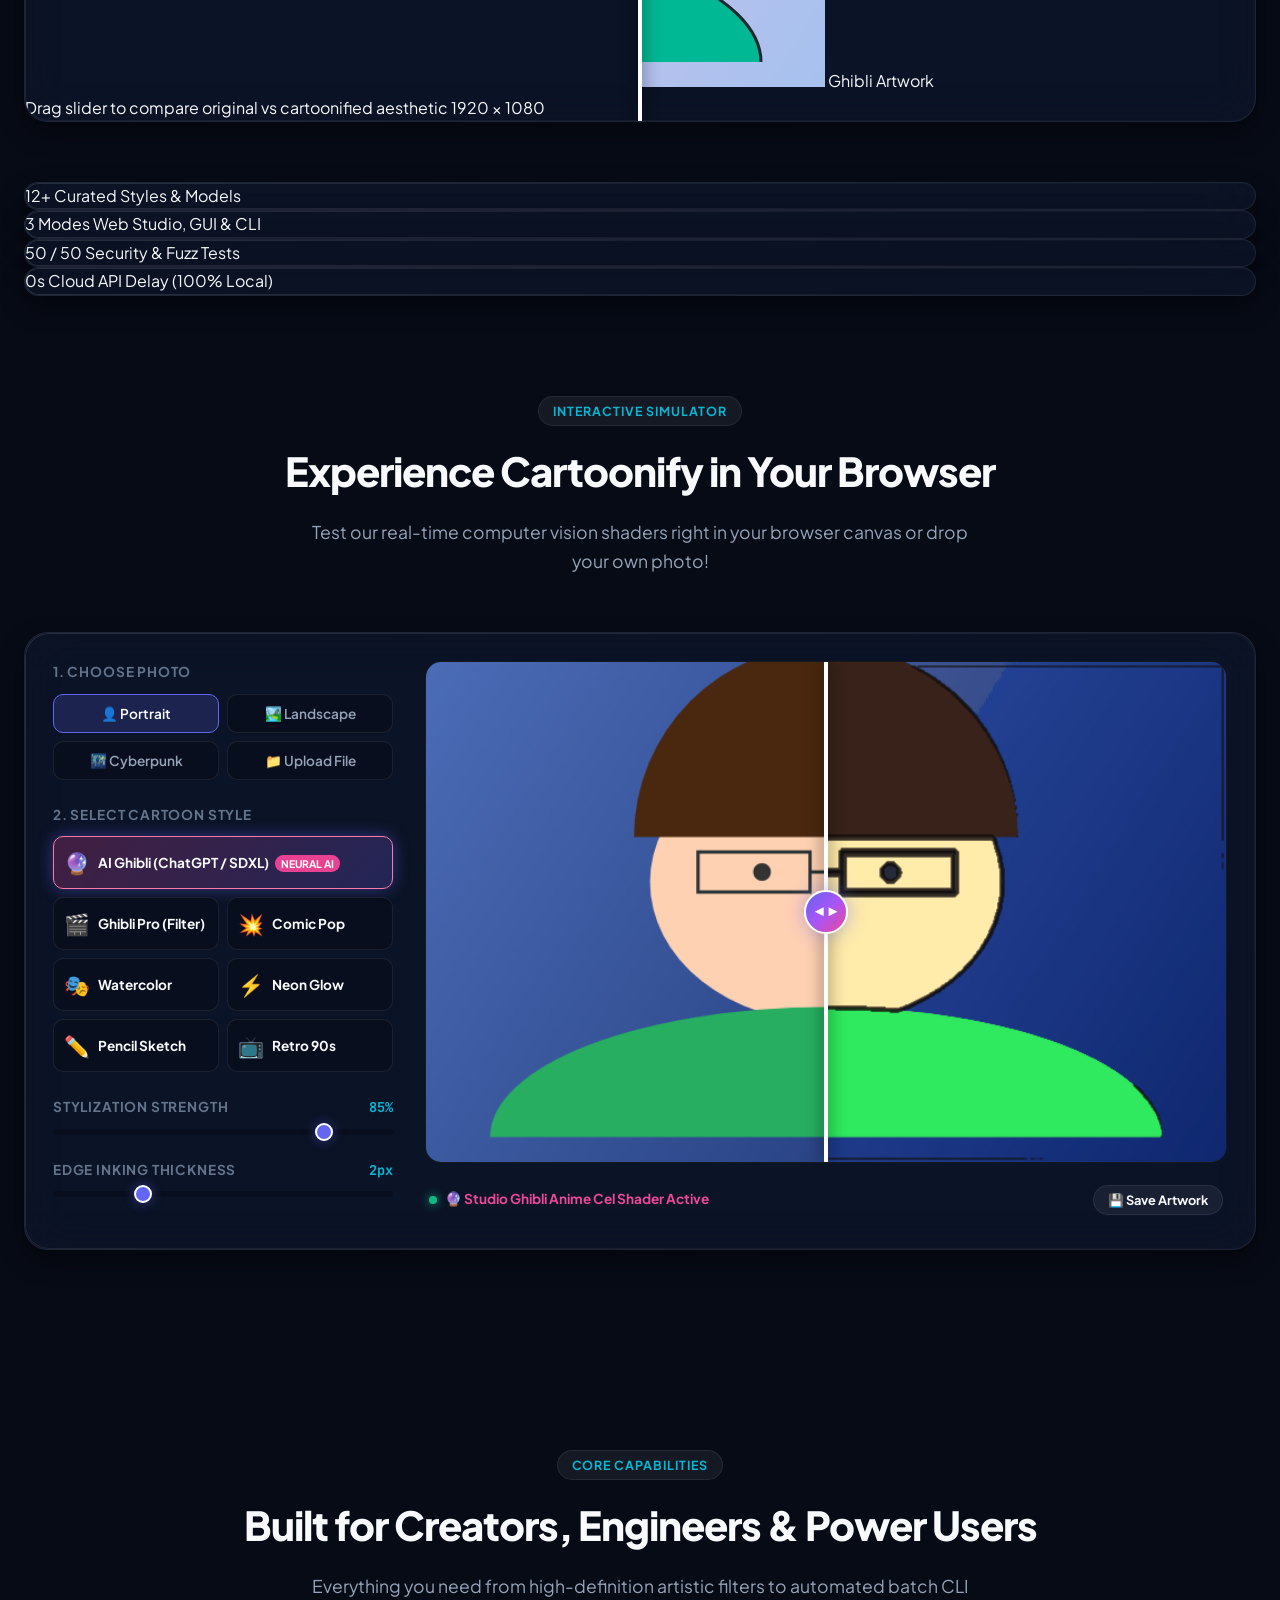
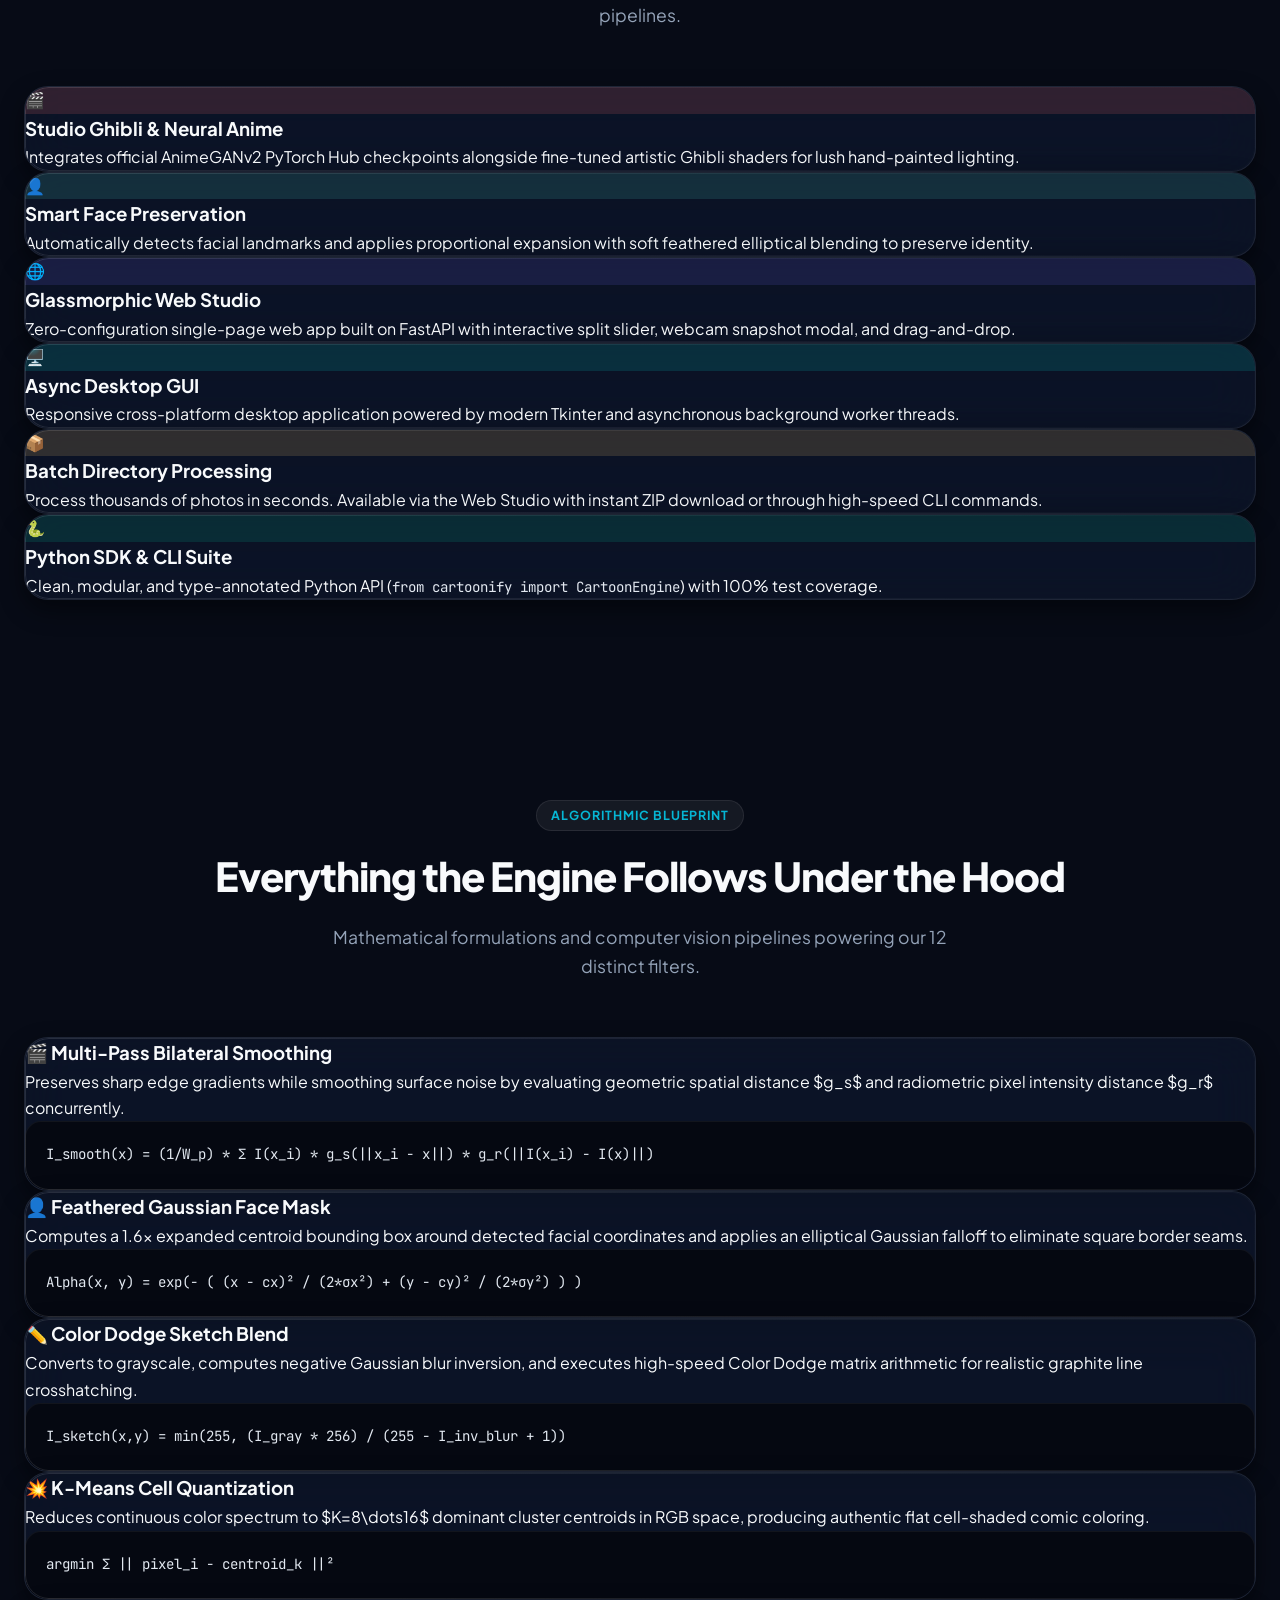
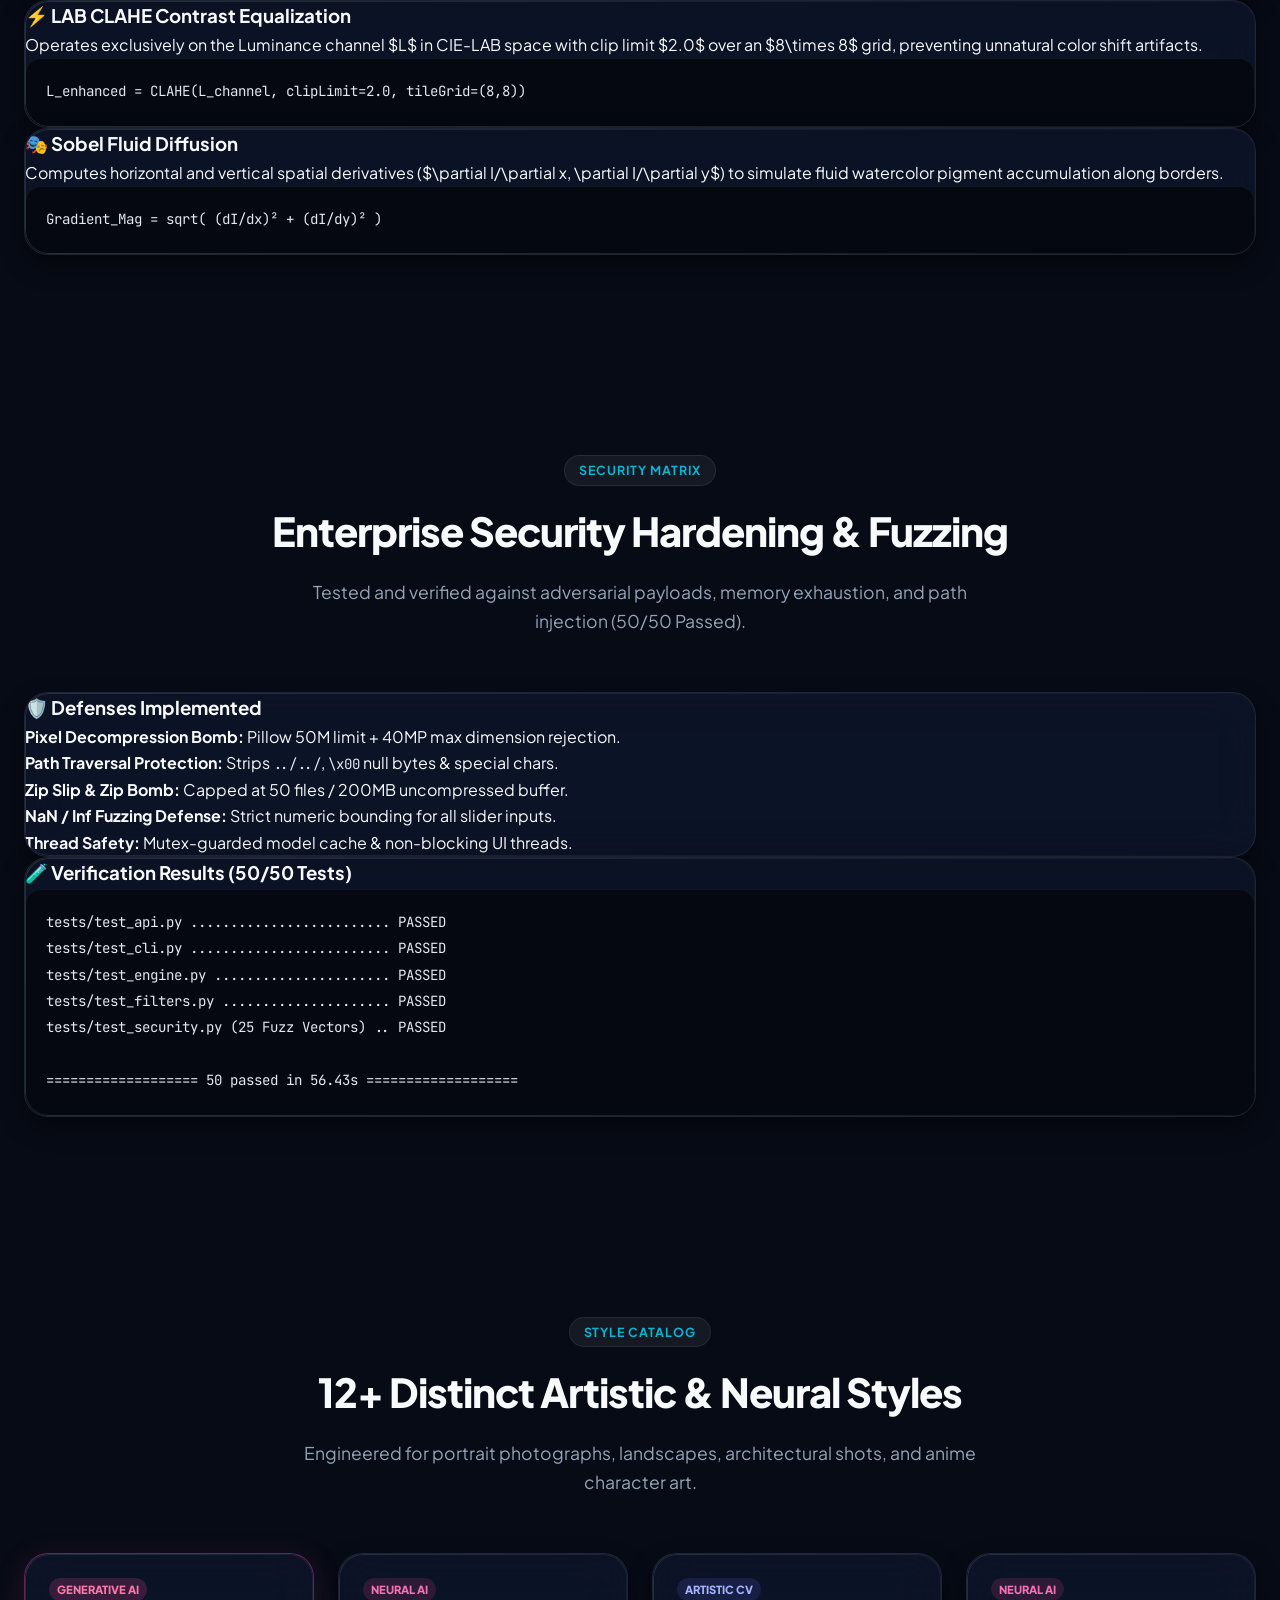
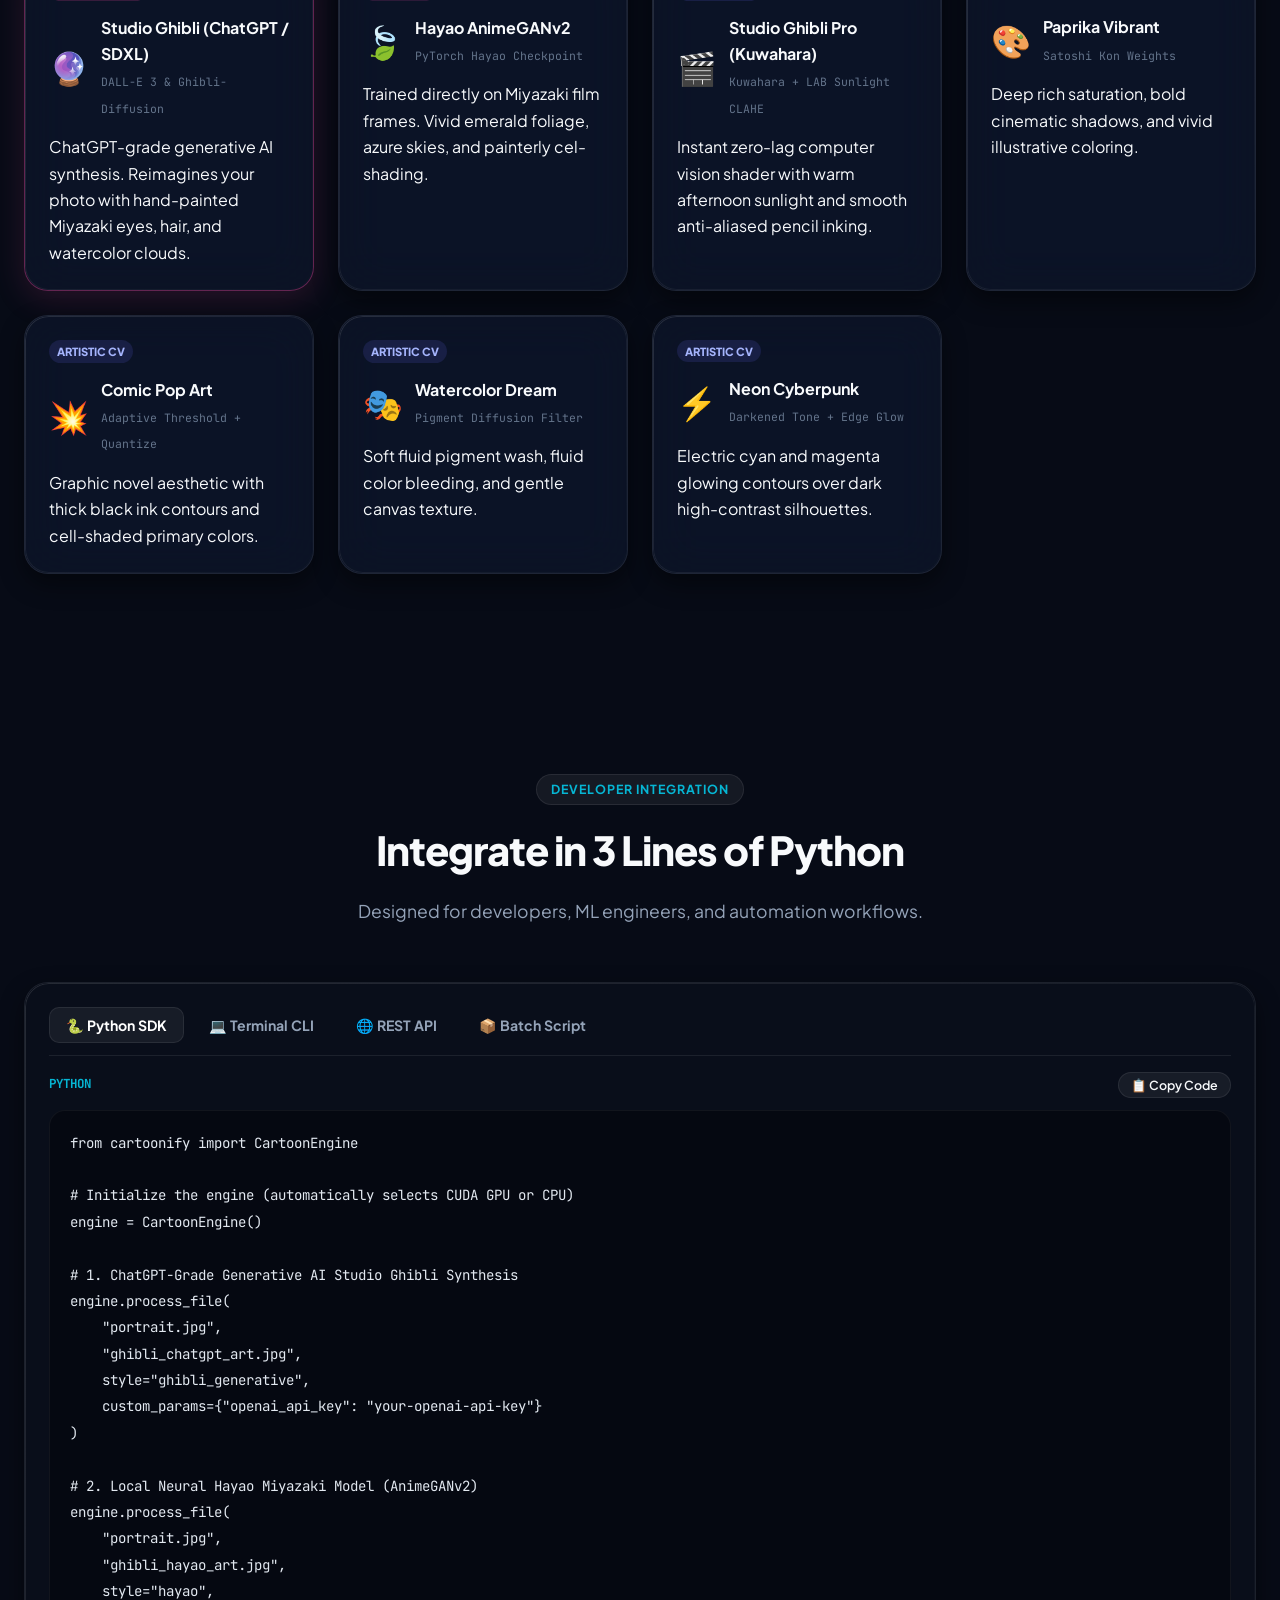
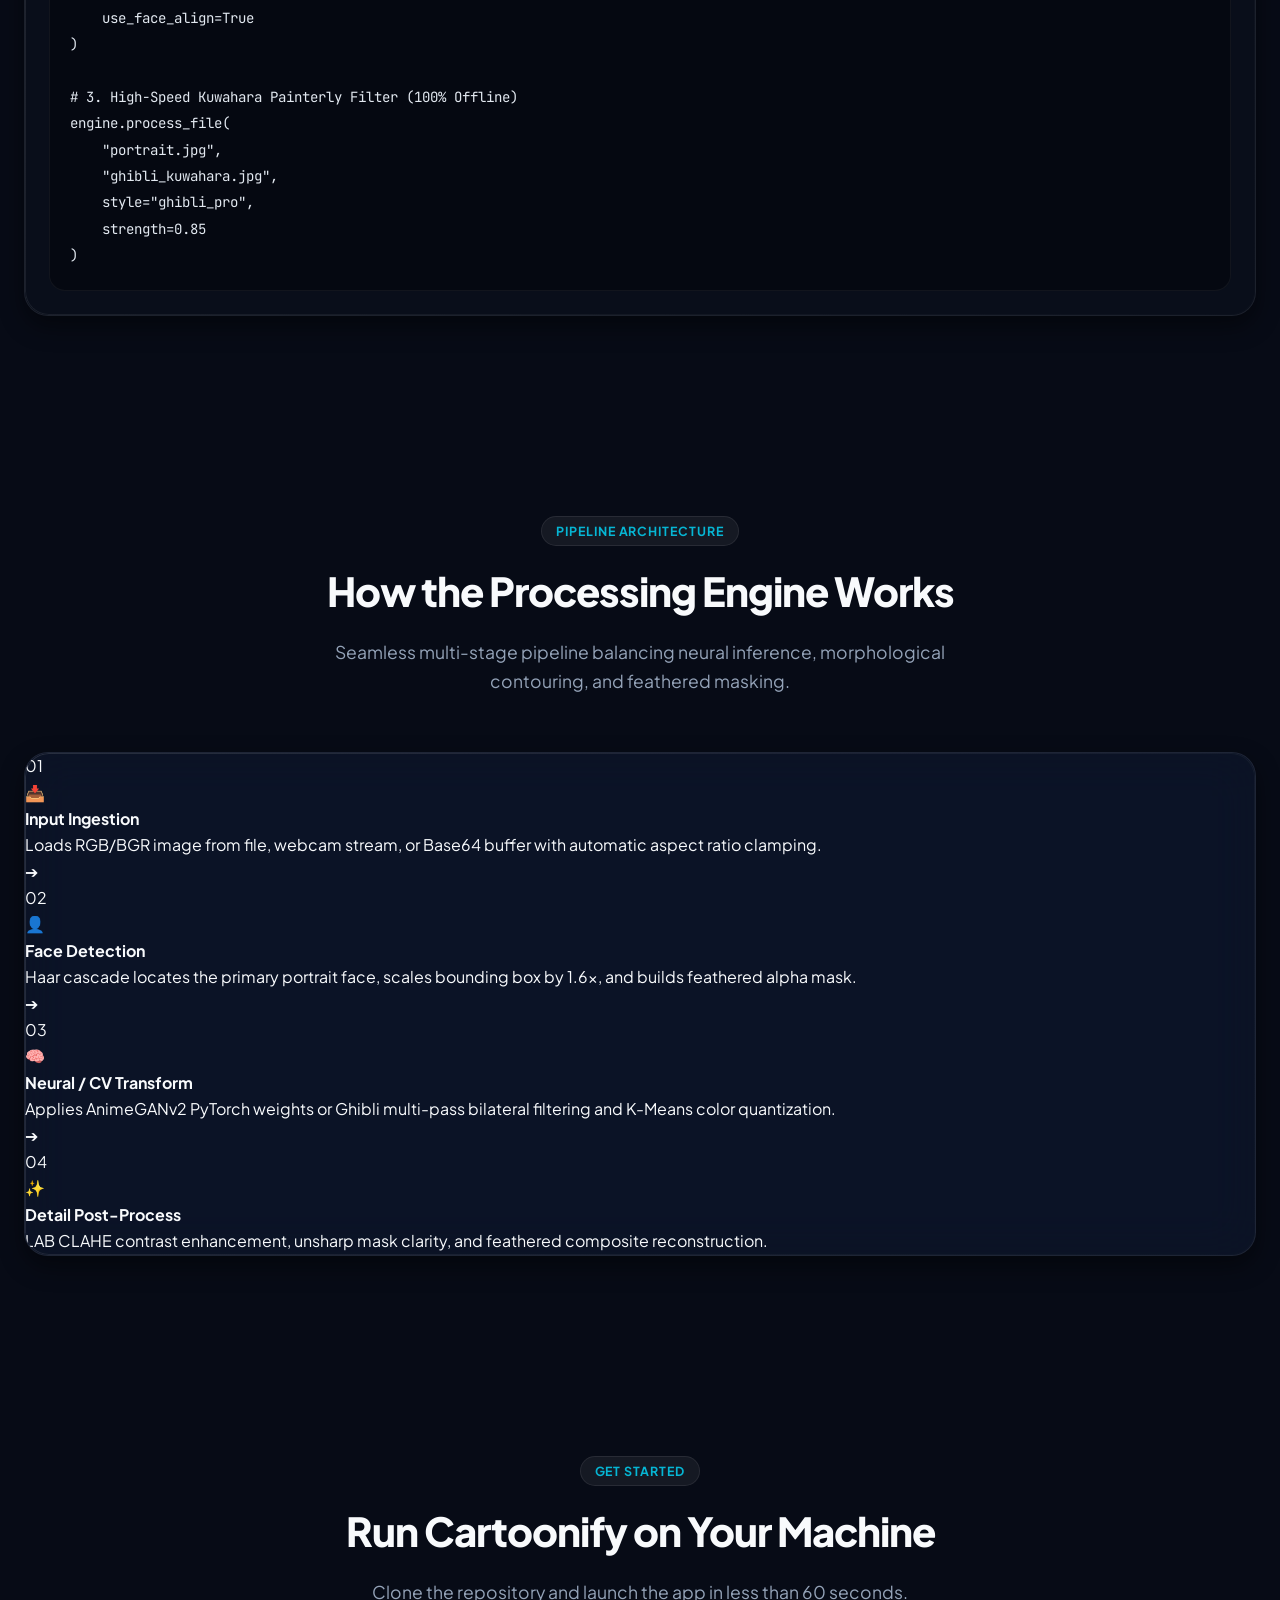
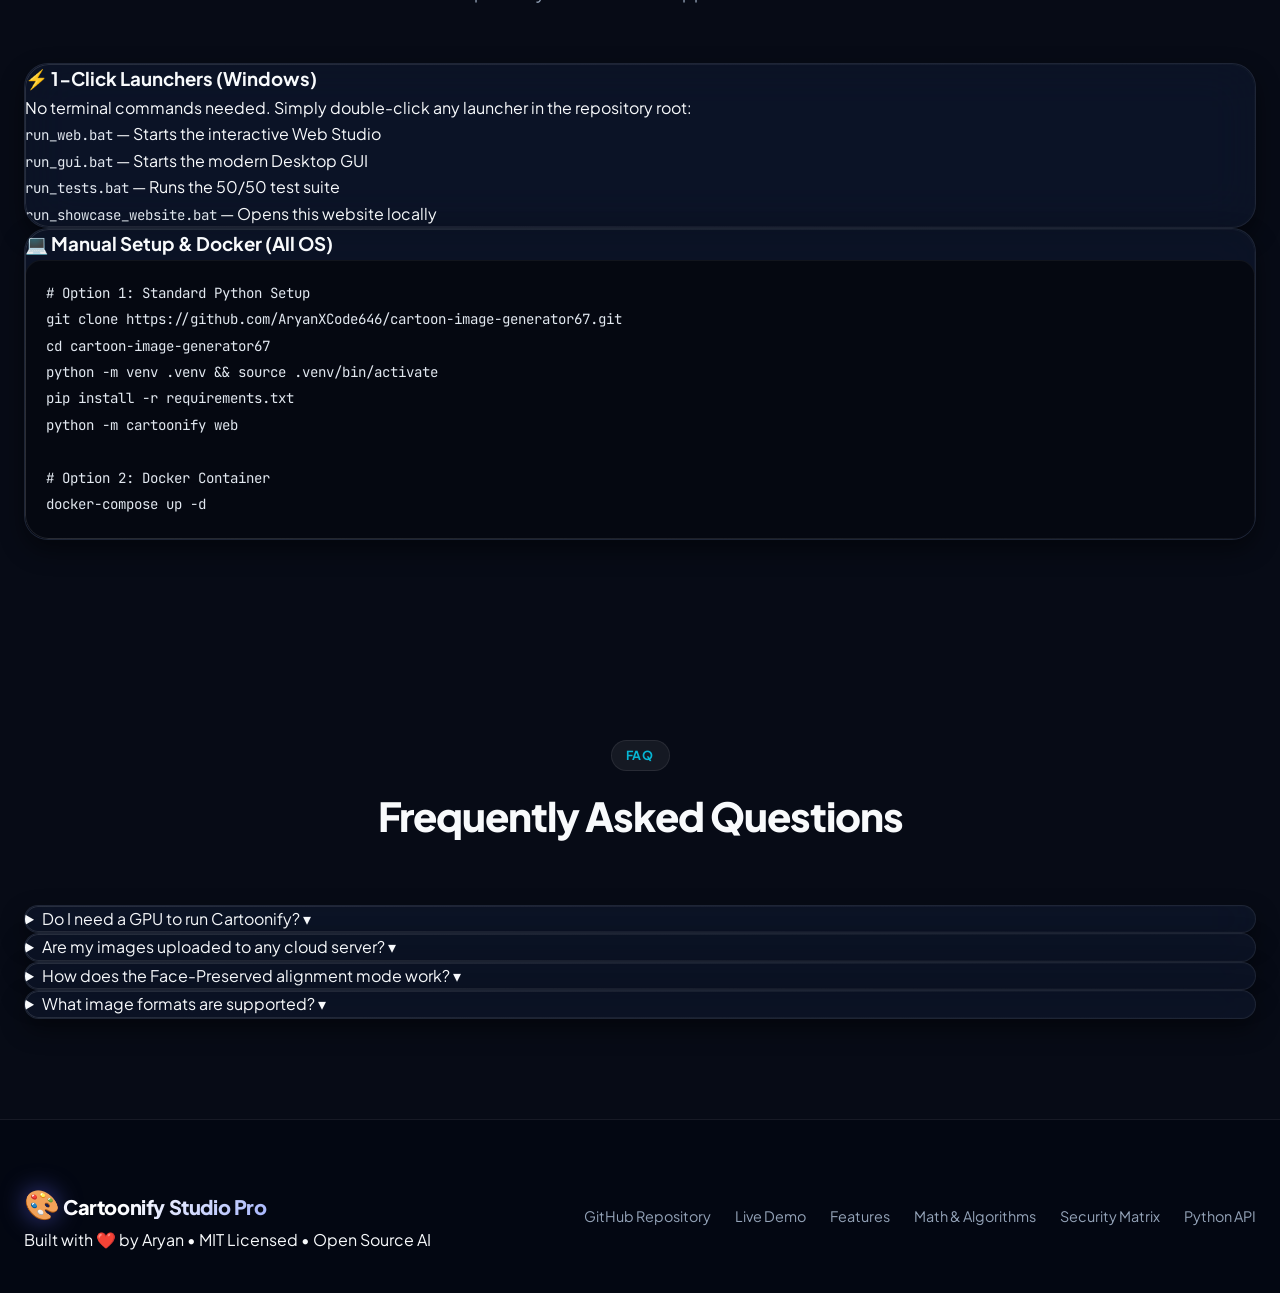
==== commit 1d08cb5a: "feat: deploy 3-tier anime cel shader and calligraphic inking engine to docs" ====
--- a/docs/index.html
+++ b/docs/index.html
@@ -5,7 +5,7 @@
   <meta name="viewport" content="width=device-width, initial-scale=1.0">
   <title>Cartoonify Studio Pro — AI & Computer Vision Image Cartoonization Suite</title>
   <meta name="description" content="Production-ready AI & Computer Vision cartoonization suite featuring Studio Ghibli, AnimeGANv2, Comic Pop Art, and Watercolor filters with Web Studio, Desktop GUI, and Python SDK.">
-  <link rel="stylesheet" href="style.css?v=20260830_pro_ui">
+  <link rel="stylesheet" href="style.css?v=20260830_final_masterpiece">
   <link rel="preconnect" href="https://fonts.googleapis.com">
   <link rel="preconnect" href="https://fonts.gstatic.com" crossorigin>
   <link href="https://fonts.googleapis.com/css2?family=Plus+Jakarta+Sans:wght@300;400;500;600;700;800&family=JetBrains+Mono:wght@400;500;700&display=swap" rel="stylesheet">
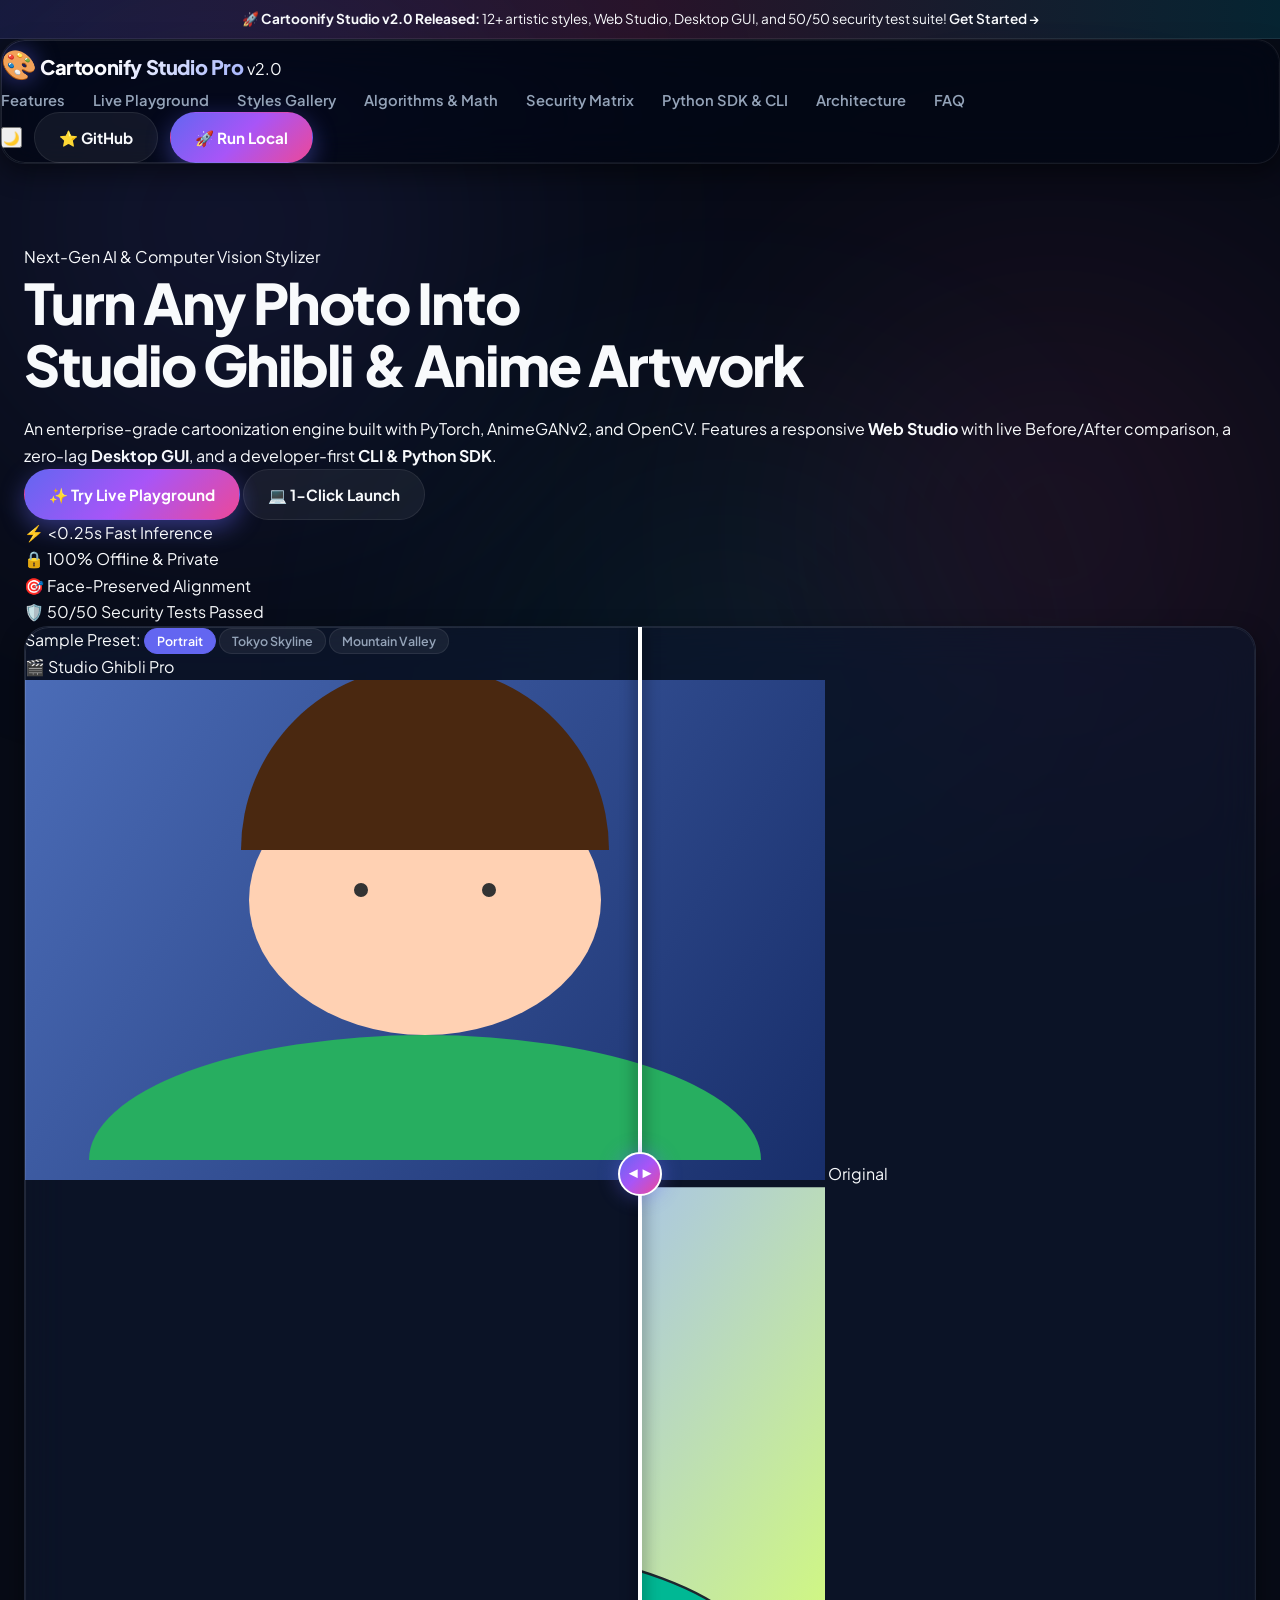
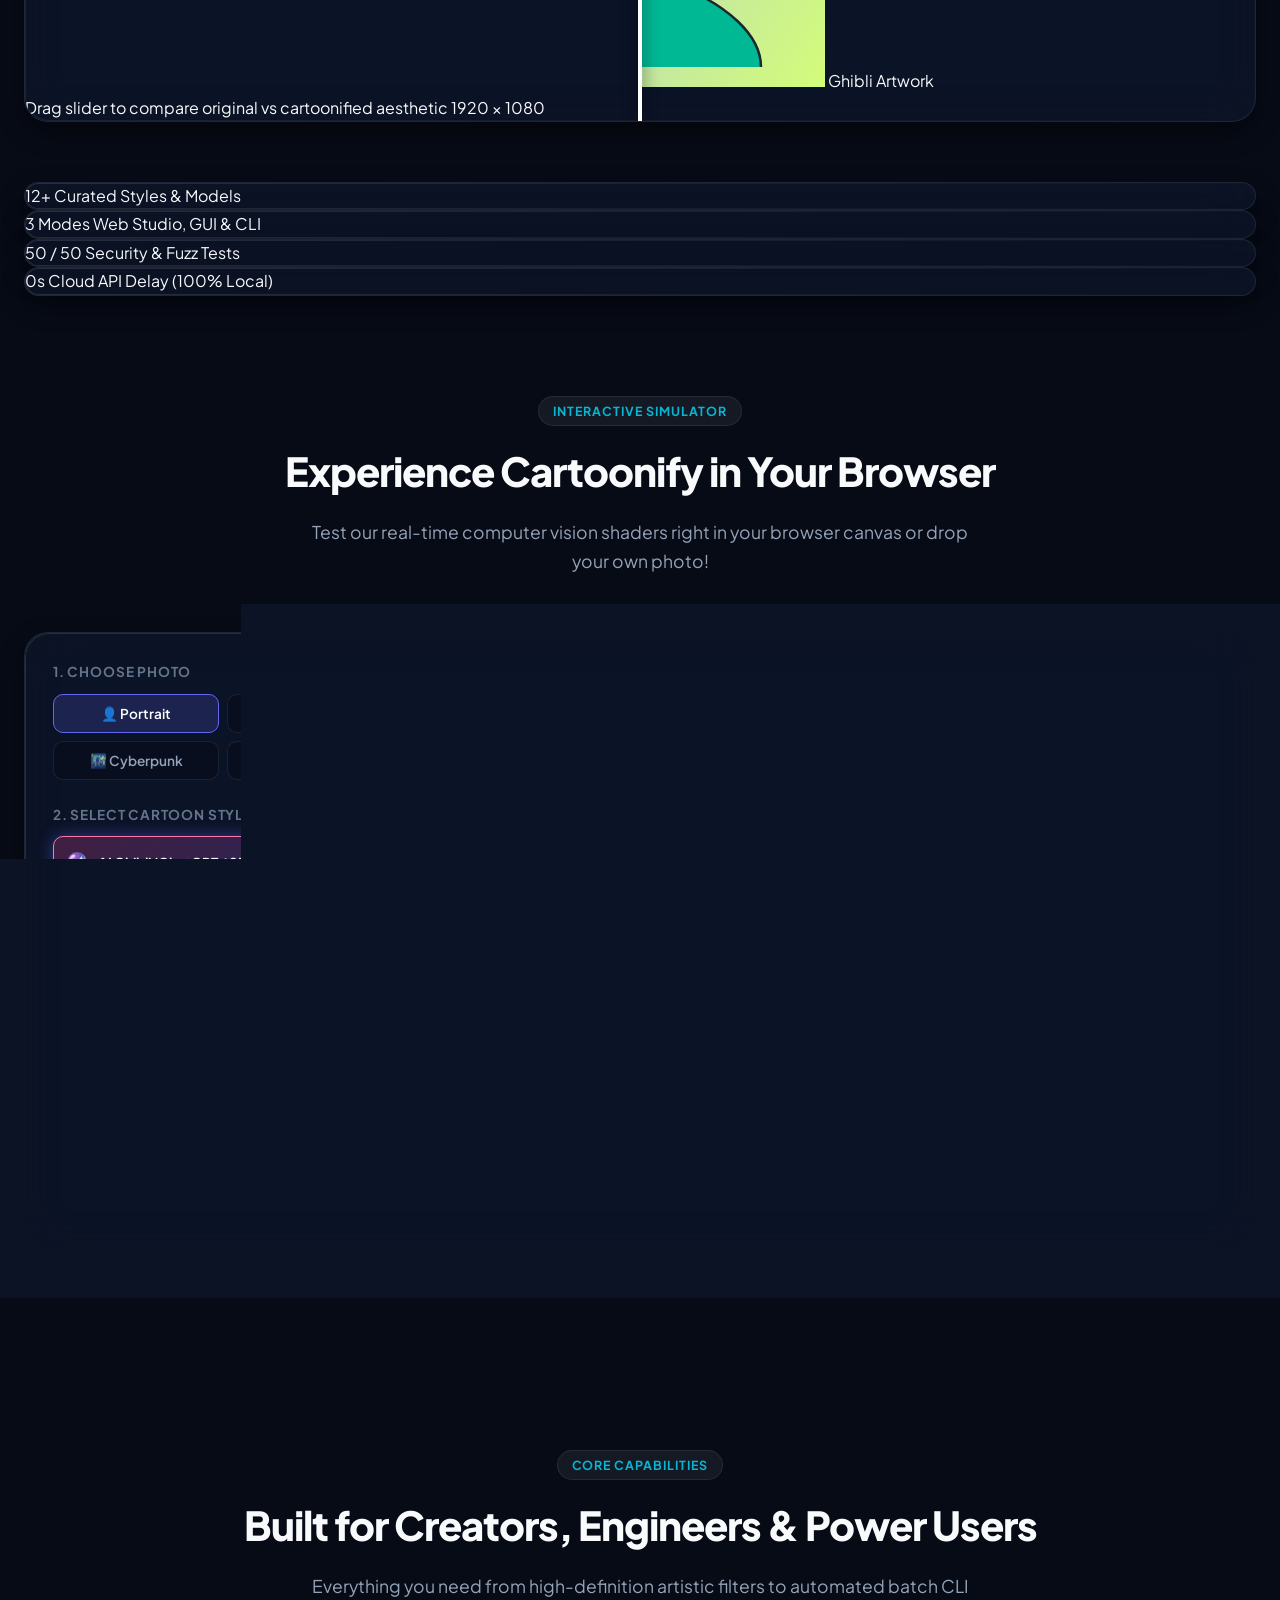
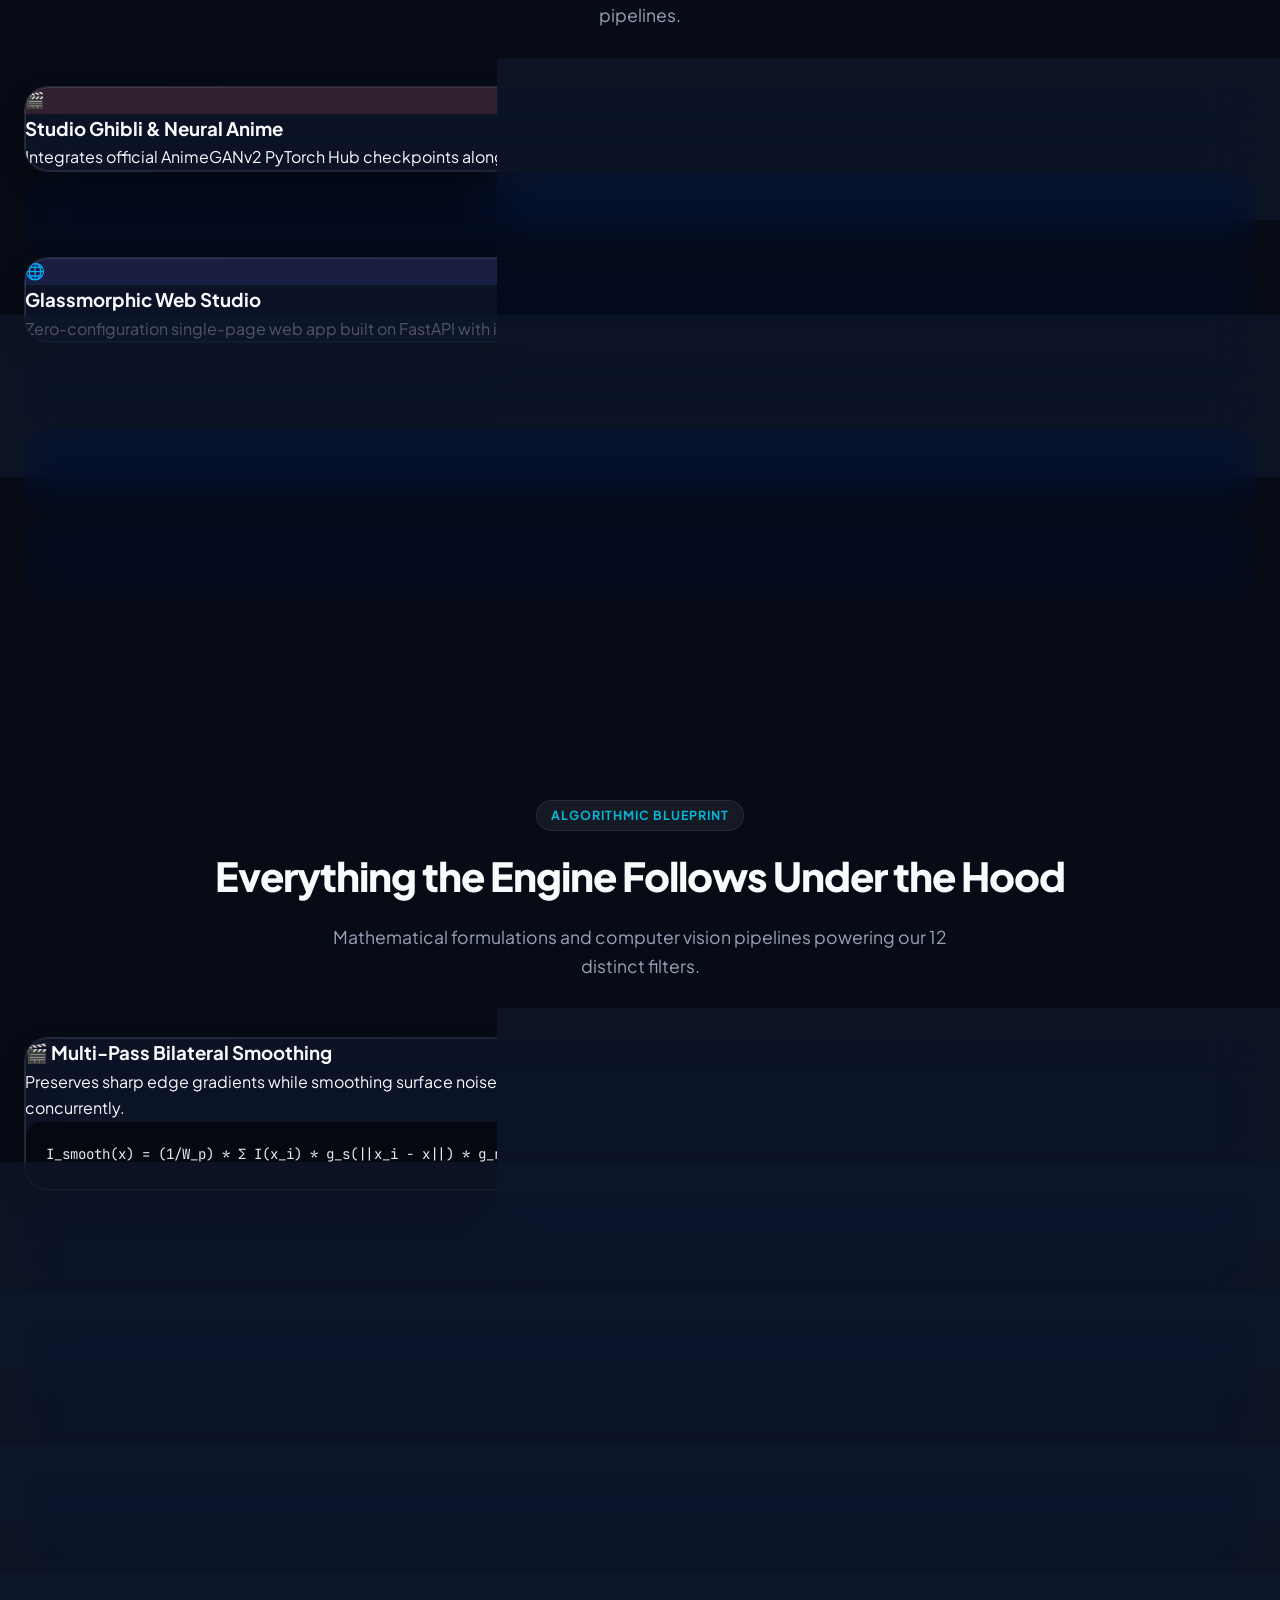
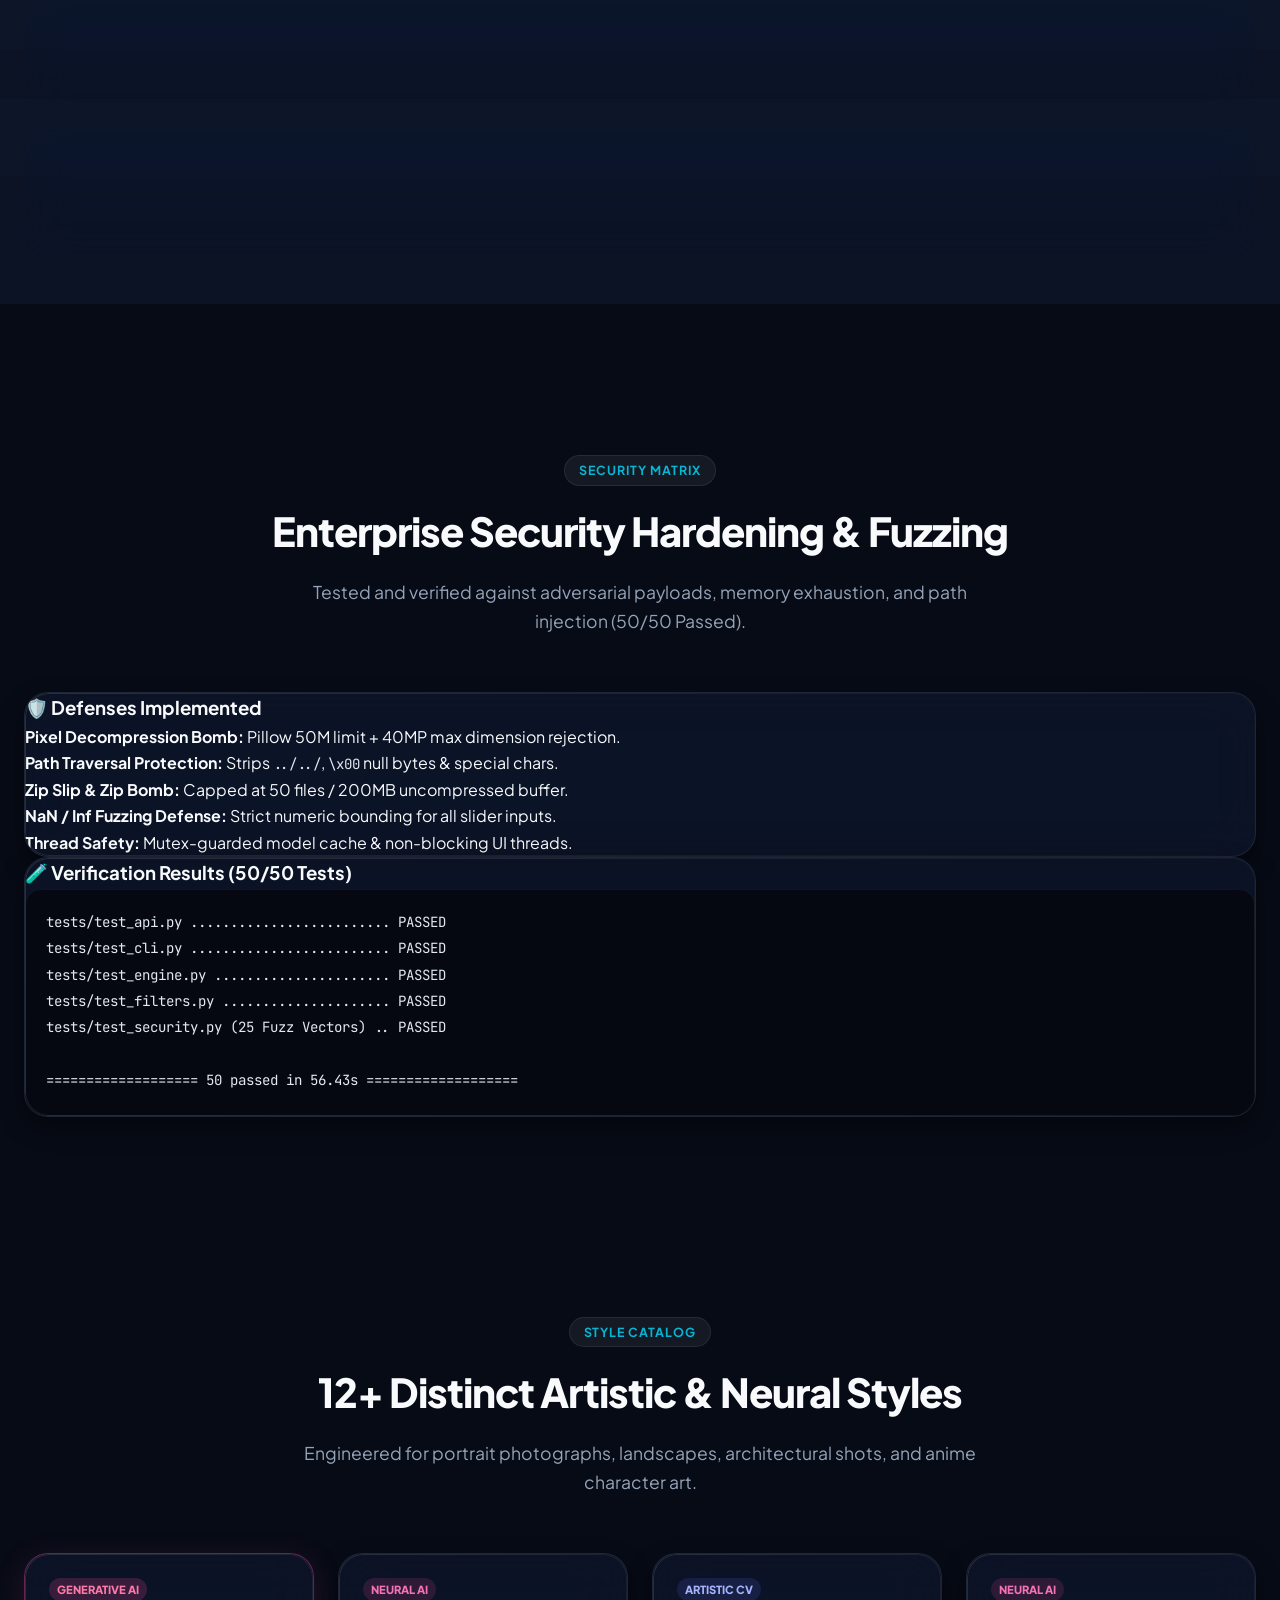
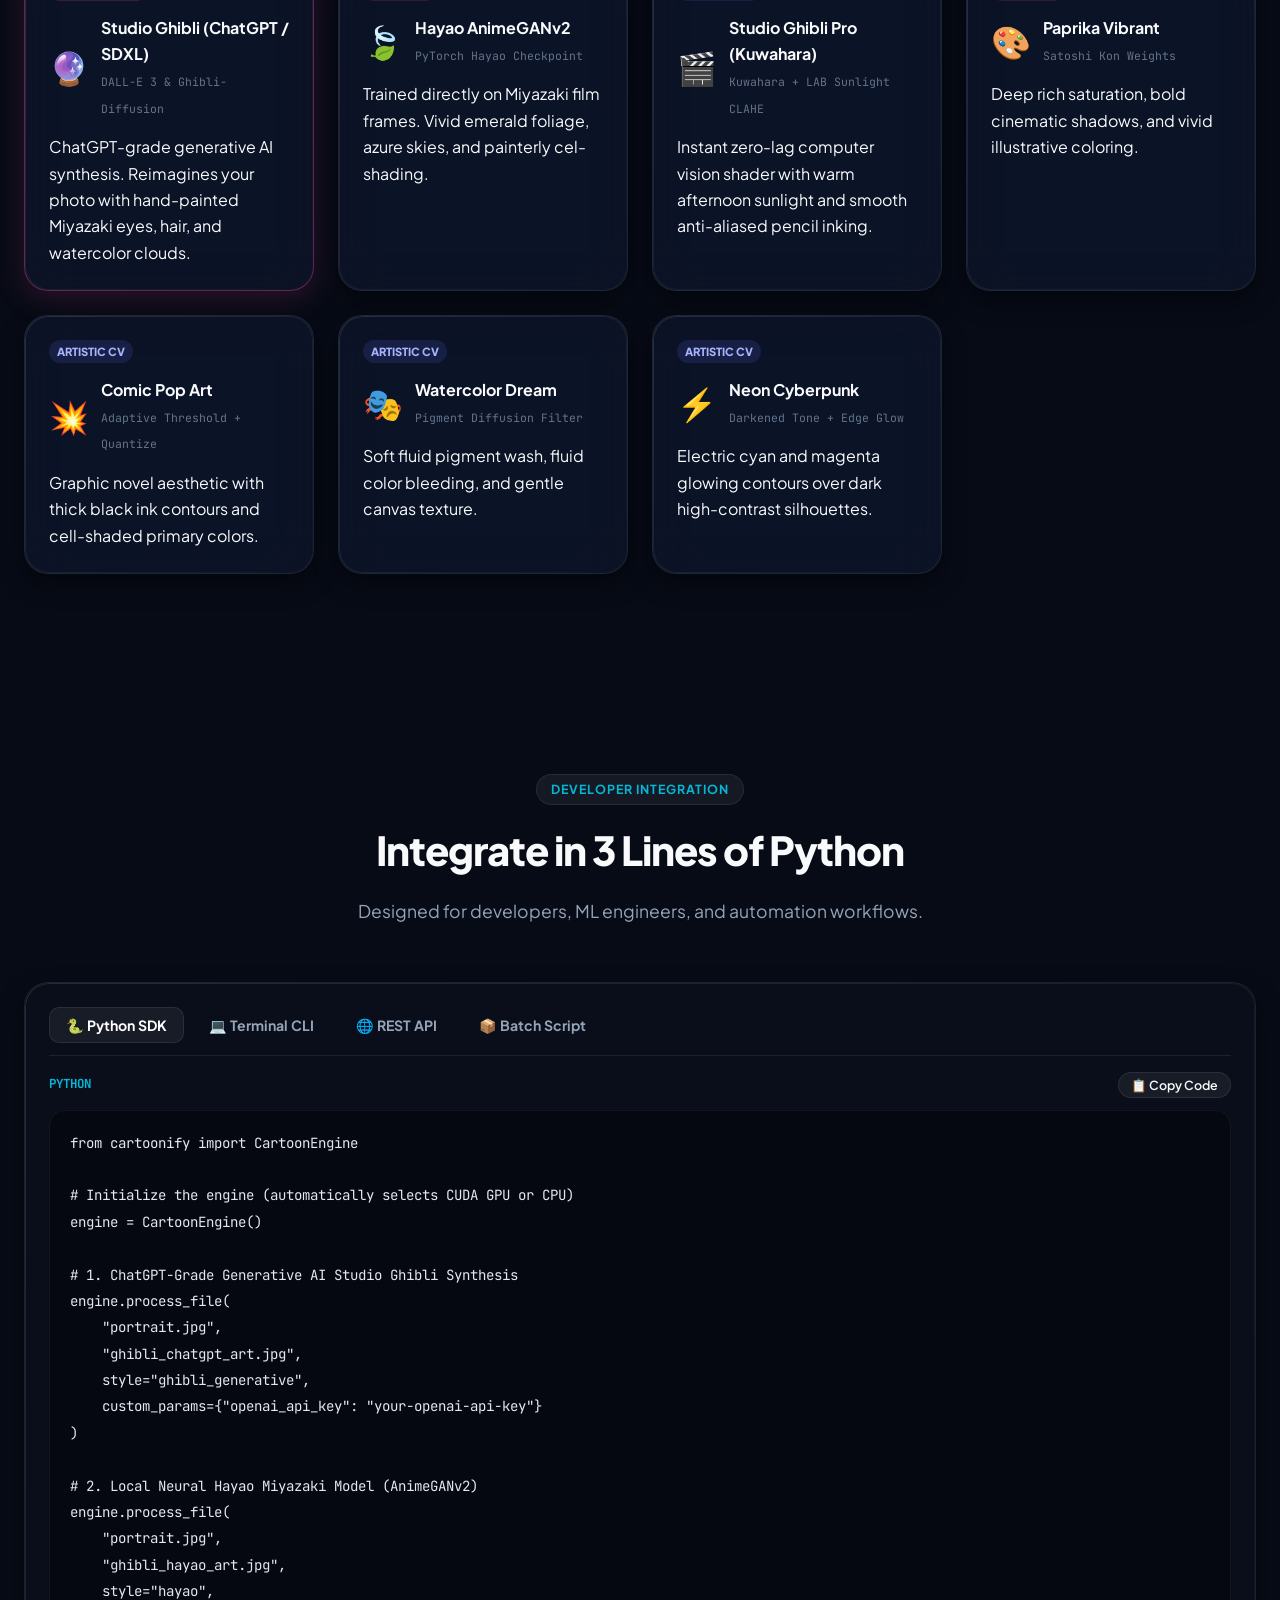
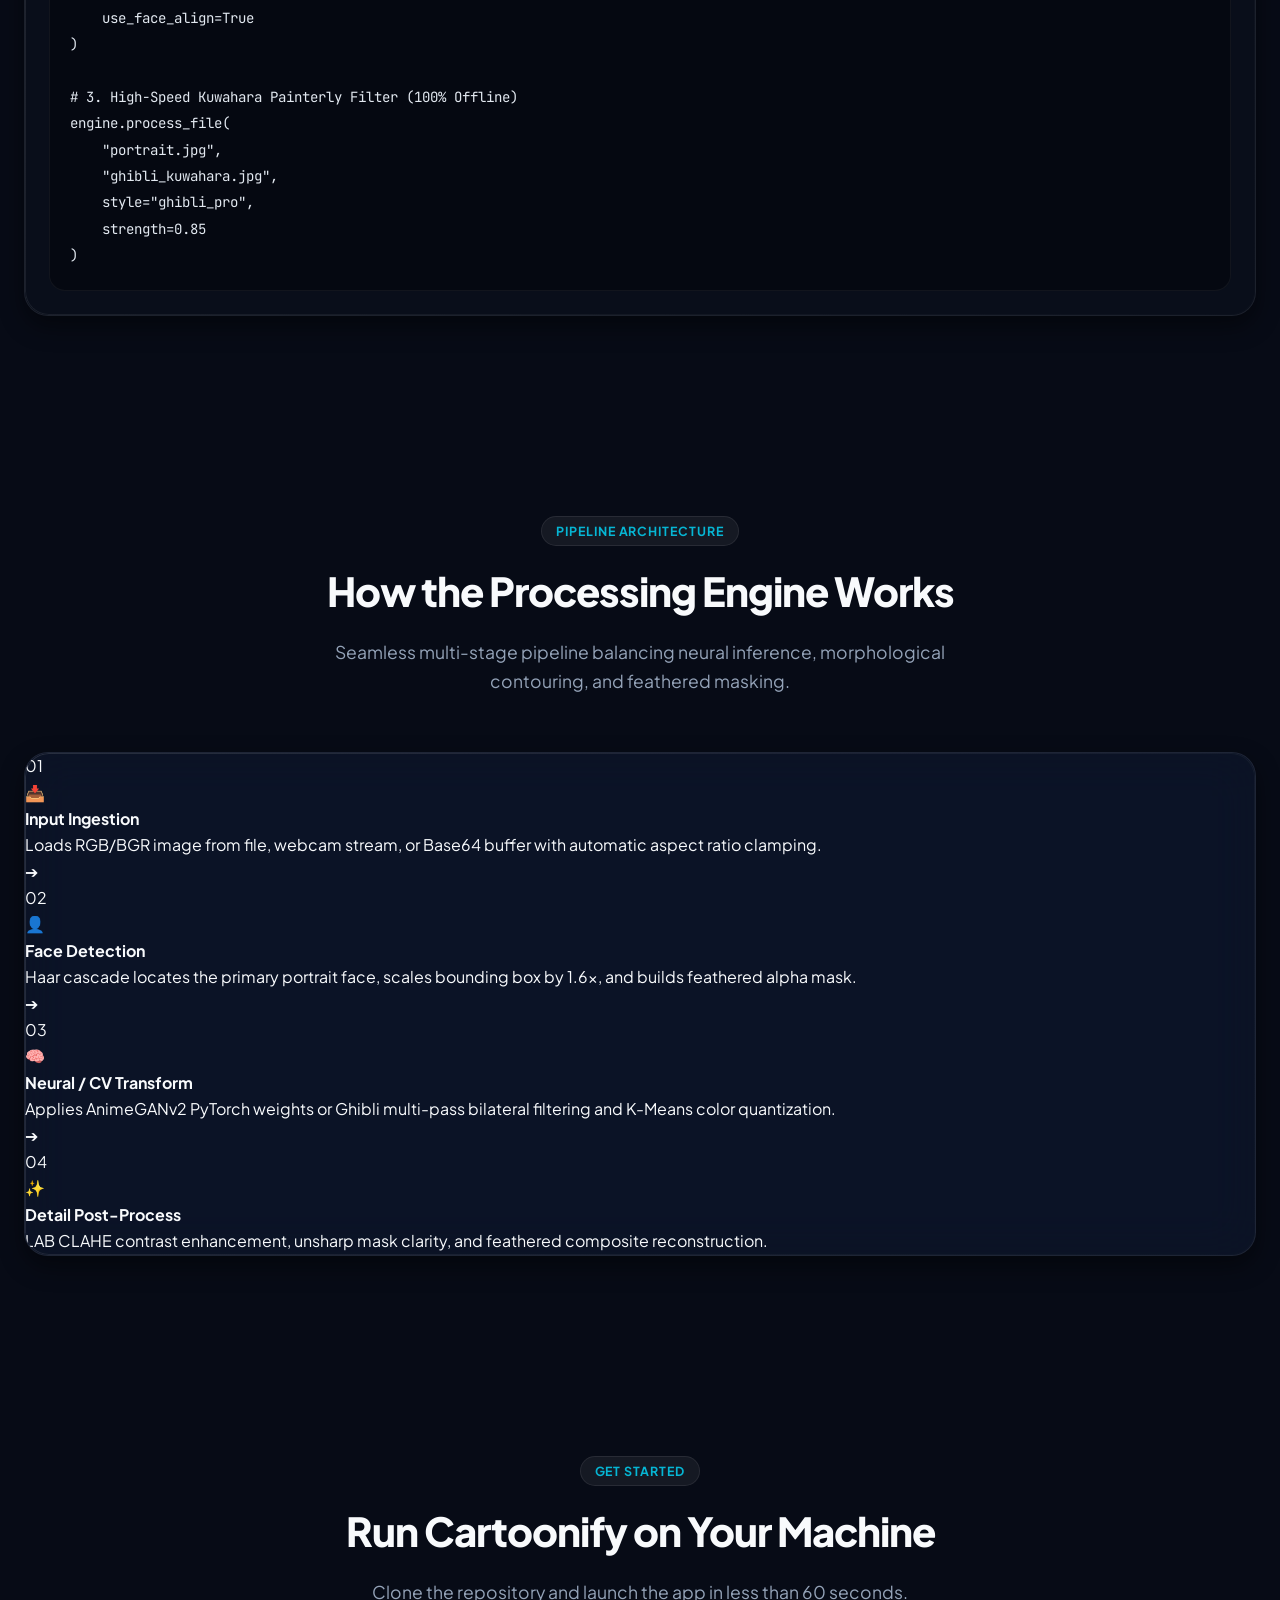
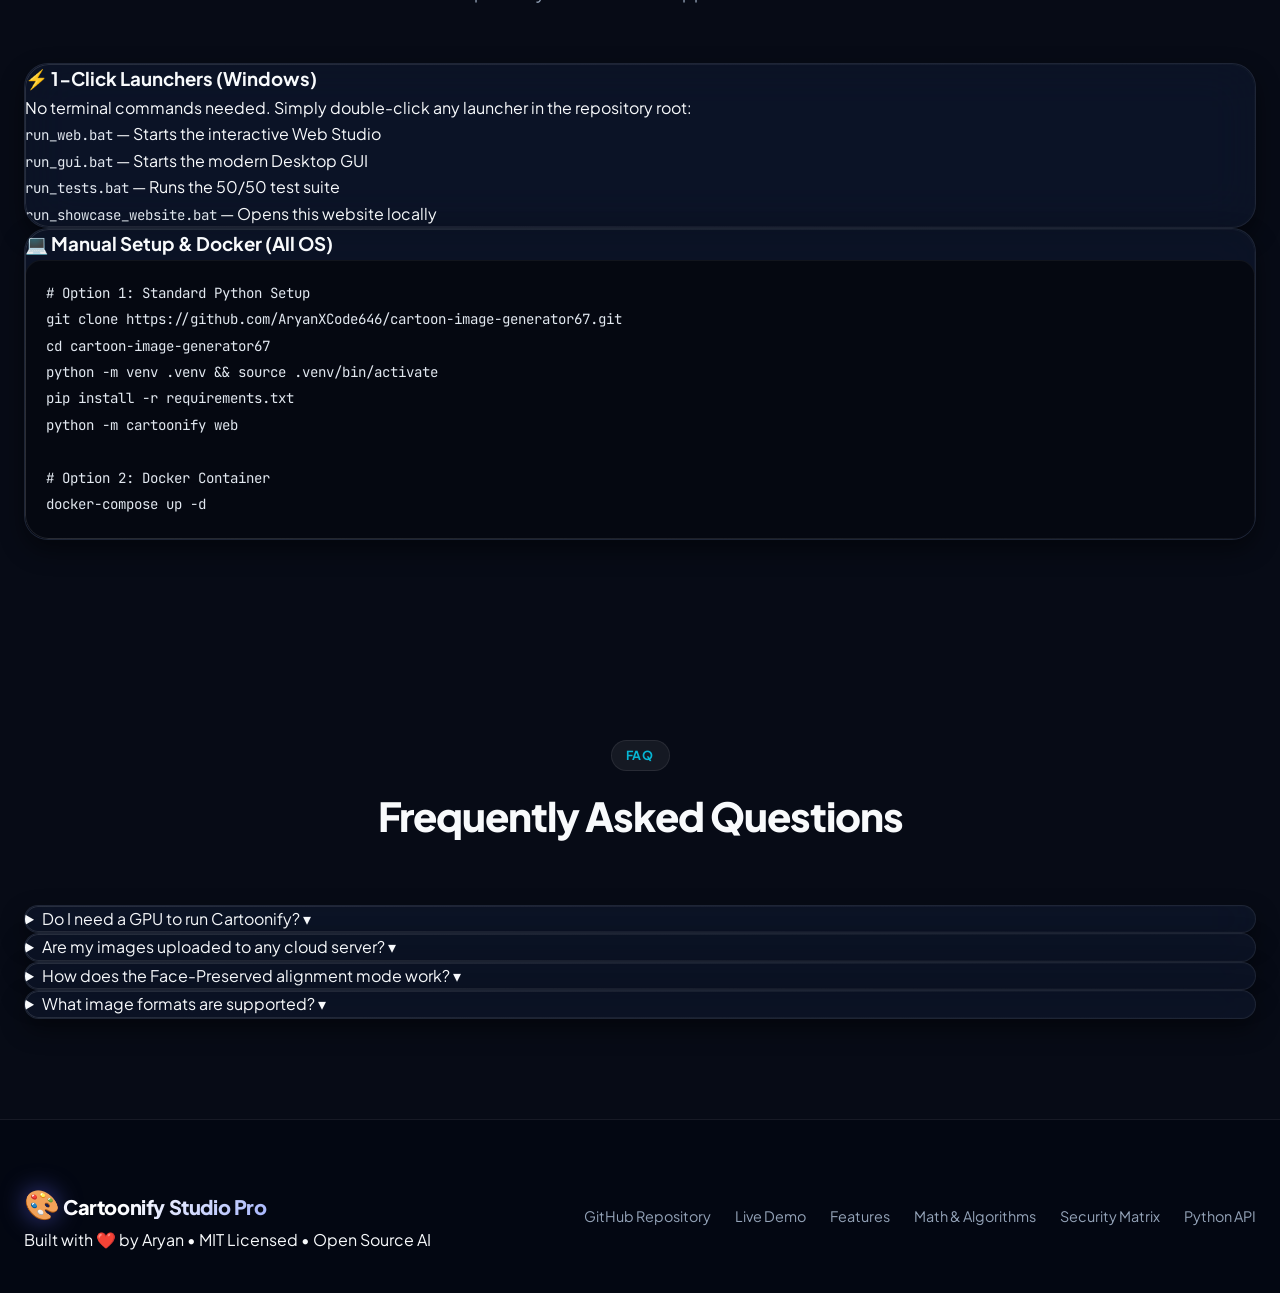
==== commit e8cfeec5: "feat: wire AI Ghibli button to Pollinations.ai Flux model for real generative art" ====
--- a/docs/index.html
+++ b/docs/index.html
@@ -5,7 +5,7 @@
   <meta name="viewport" content="width=device-width, initial-scale=1.0">
   <title>Cartoonify Studio Pro — AI & Computer Vision Image Cartoonization Suite</title>
   <meta name="description" content="Production-ready AI & Computer Vision cartoonization suite featuring Studio Ghibli, AnimeGANv2, Comic Pop Art, and Watercolor filters with Web Studio, Desktop GUI, and Python SDK.">
-  <link rel="stylesheet" href="style.css?v=20260830_final_masterpiece">
+  <link rel="stylesheet" href="style.css?v=20260830_ai_real_v3">
   <link rel="preconnect" href="https://fonts.googleapis.com">
   <link rel="preconnect" href="https://fonts.gstatic.com" crossorigin>
   <link href="https://fonts.googleapis.com/css2?family=Plus+Jakarta+Sans:wght@300;400;500;600;700;800&family=JetBrains+Mono:wght@400;500;700&display=swap" rel="stylesheet">
@@ -815,6 +815,6 @@
     </div>
   </footer>
 
-  <script src="app.js?v=20260830_03"></script>
+  <script src="app.js?v=20260830_ai_real_v3"></script>
 </body>
 </html>
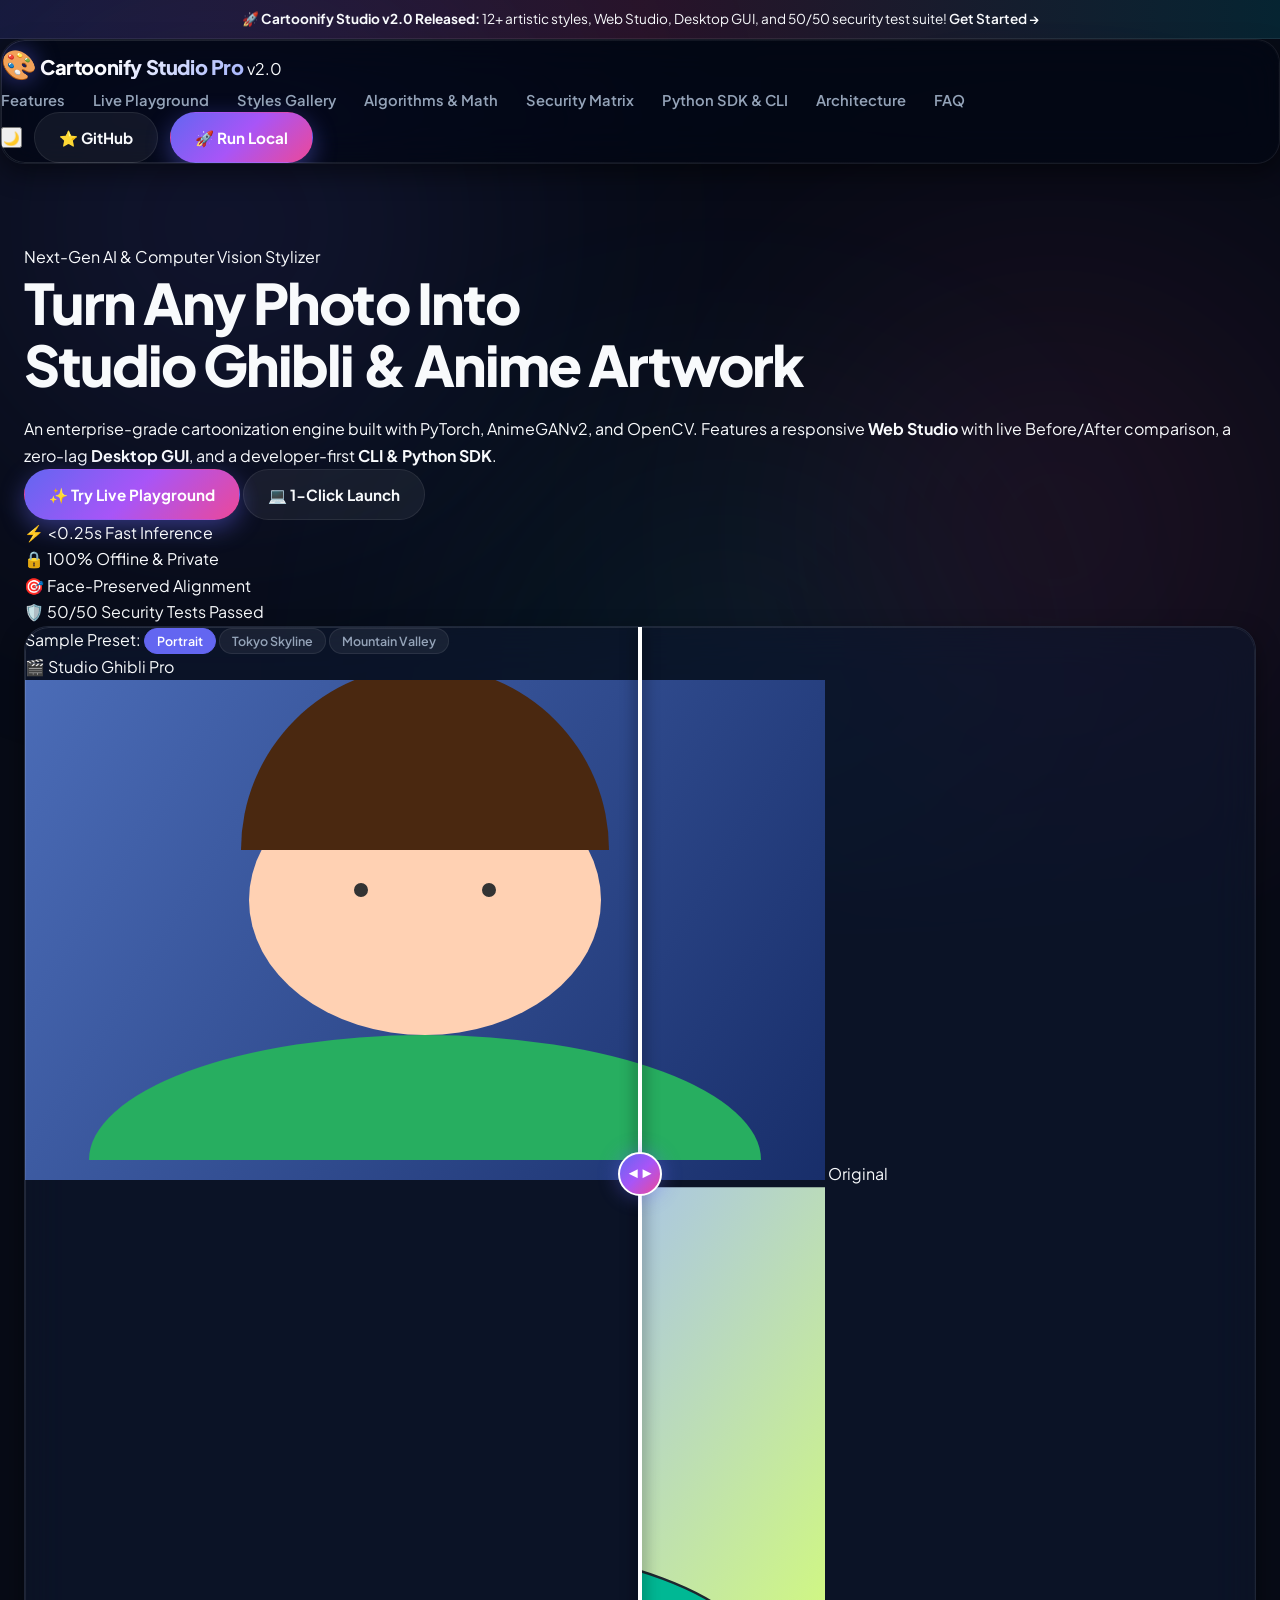
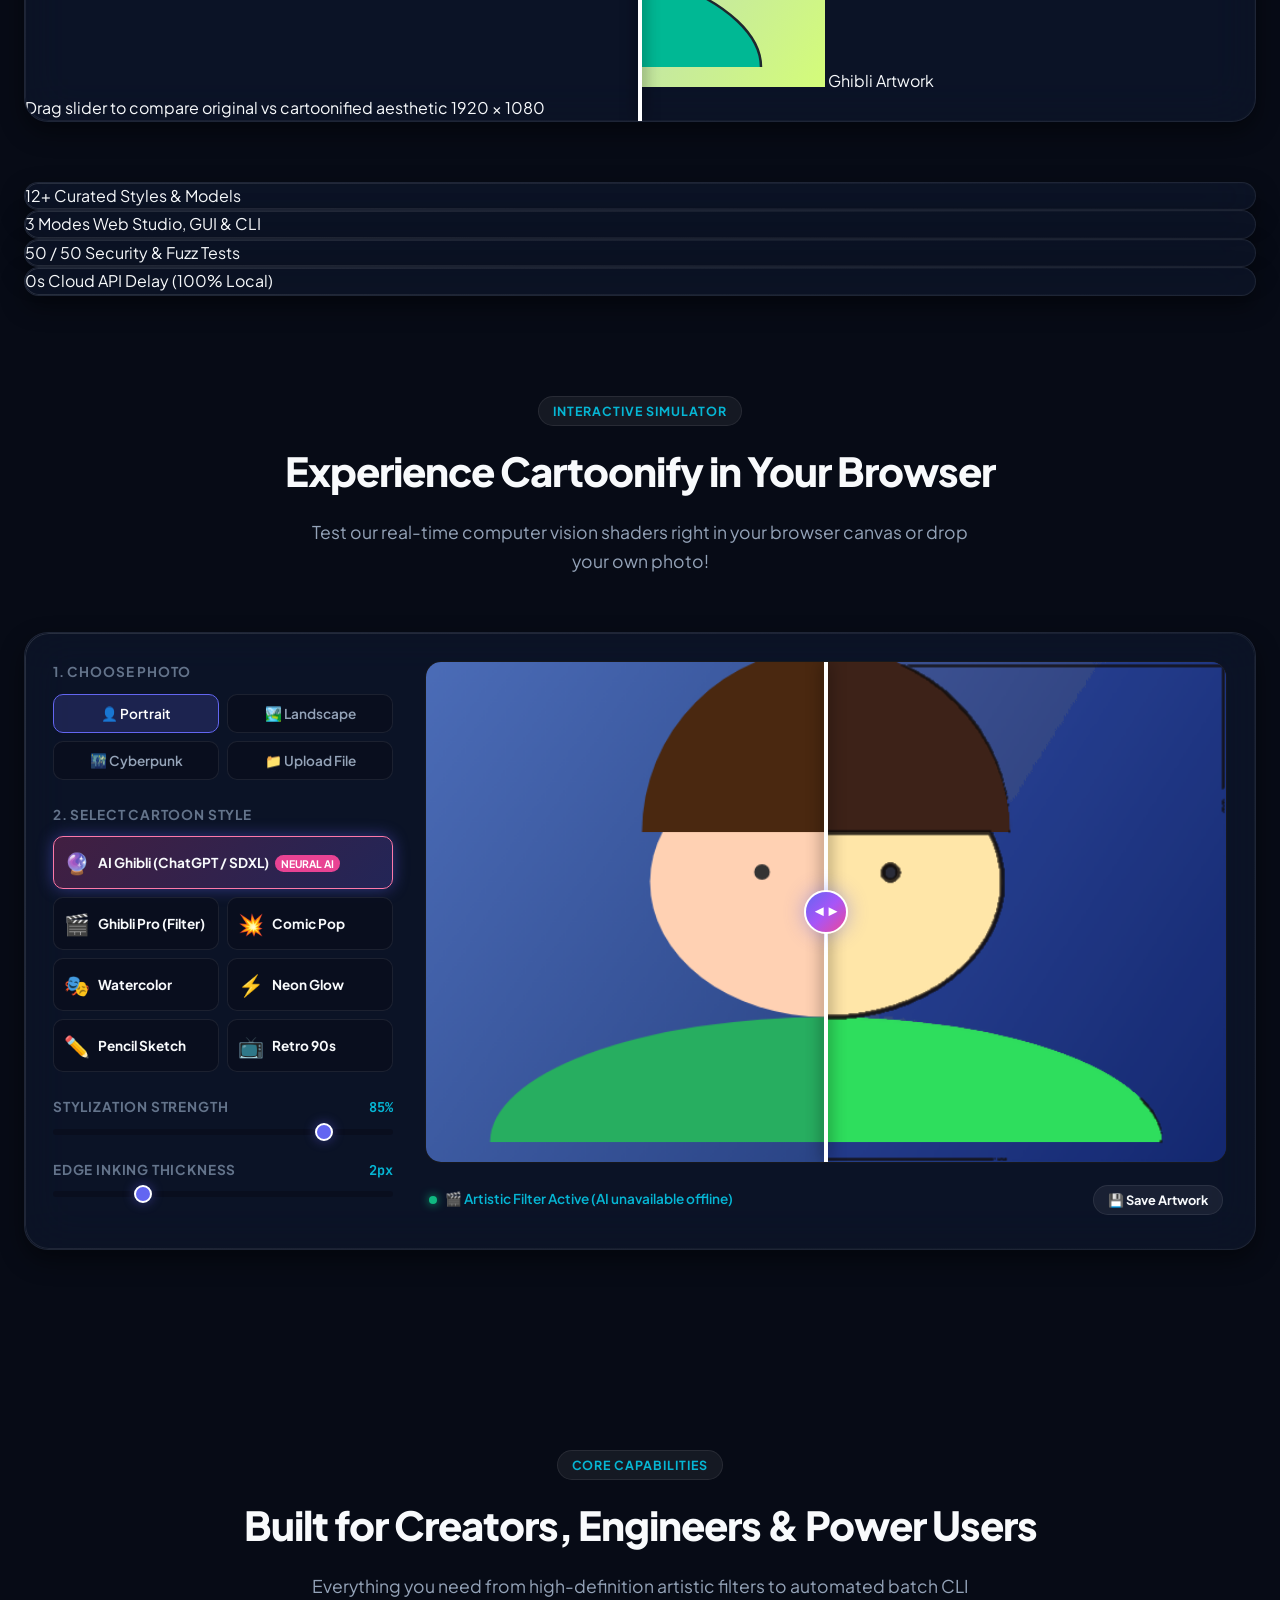
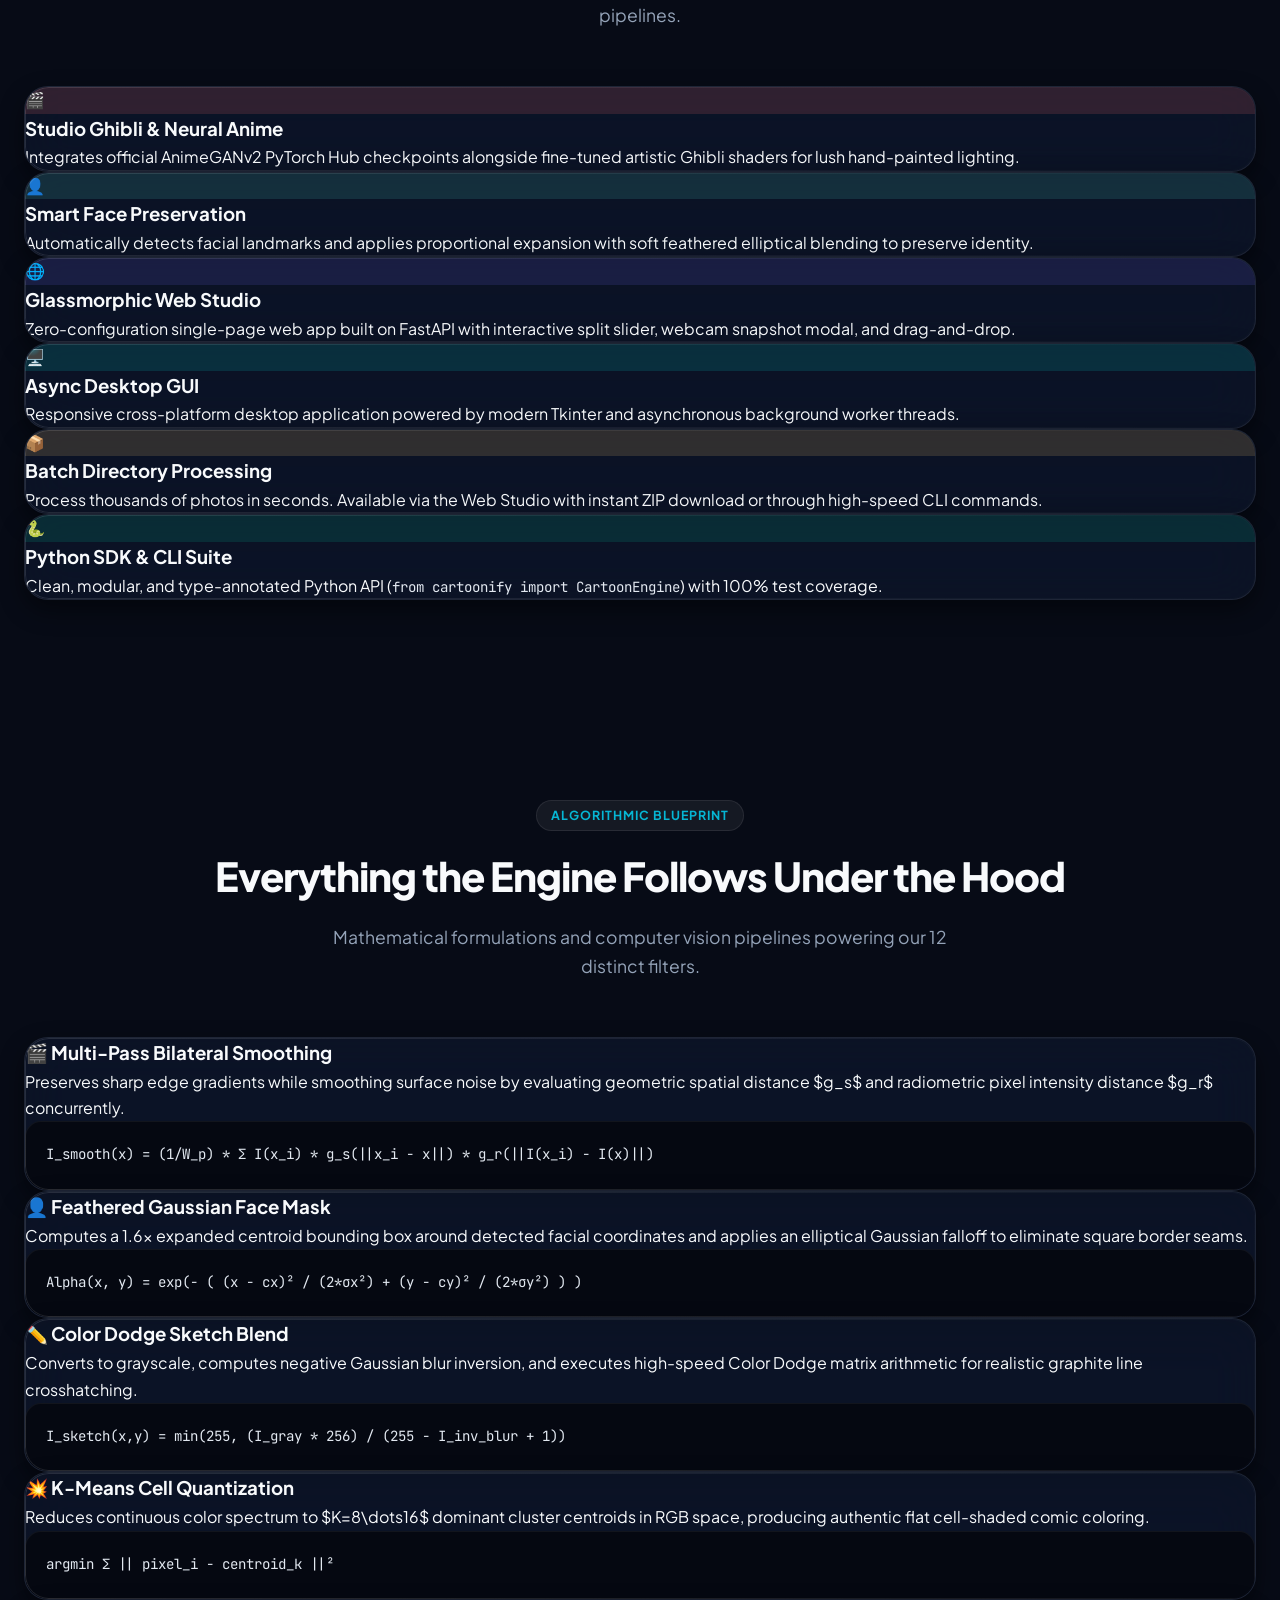
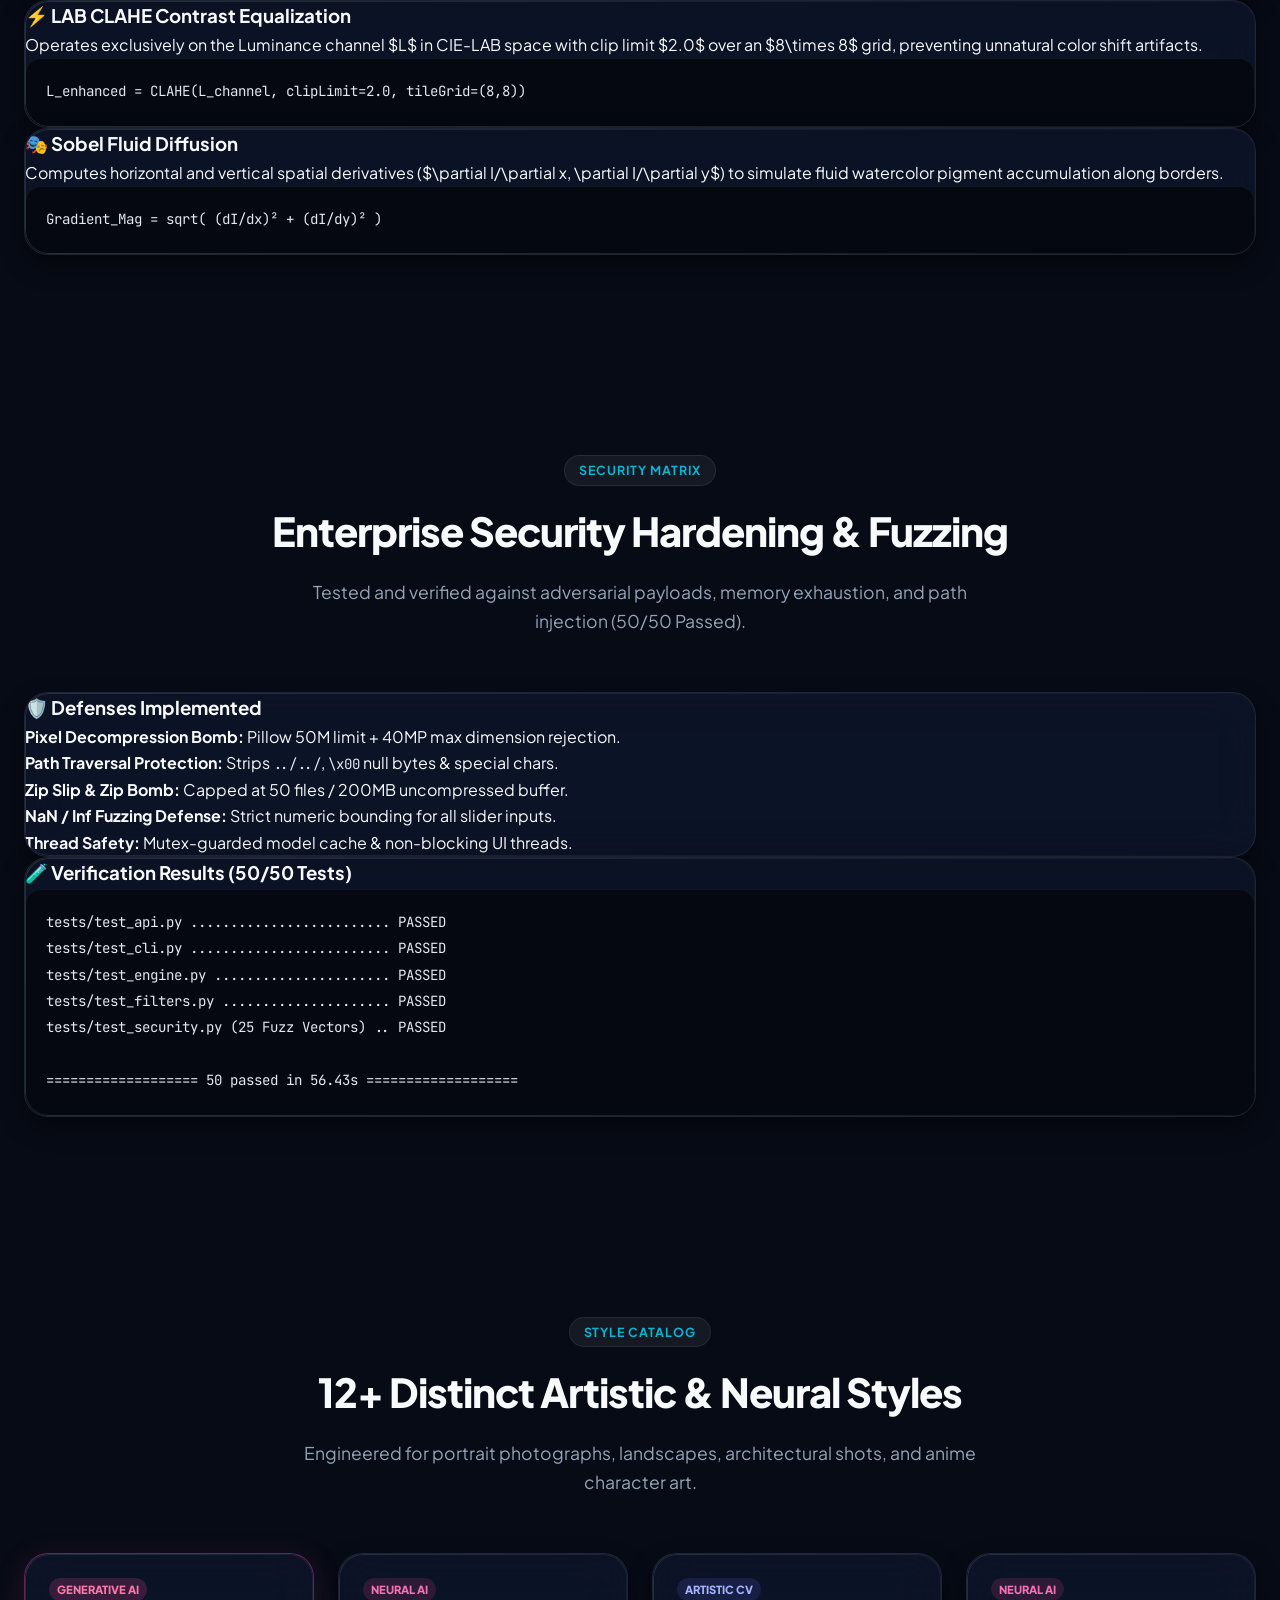
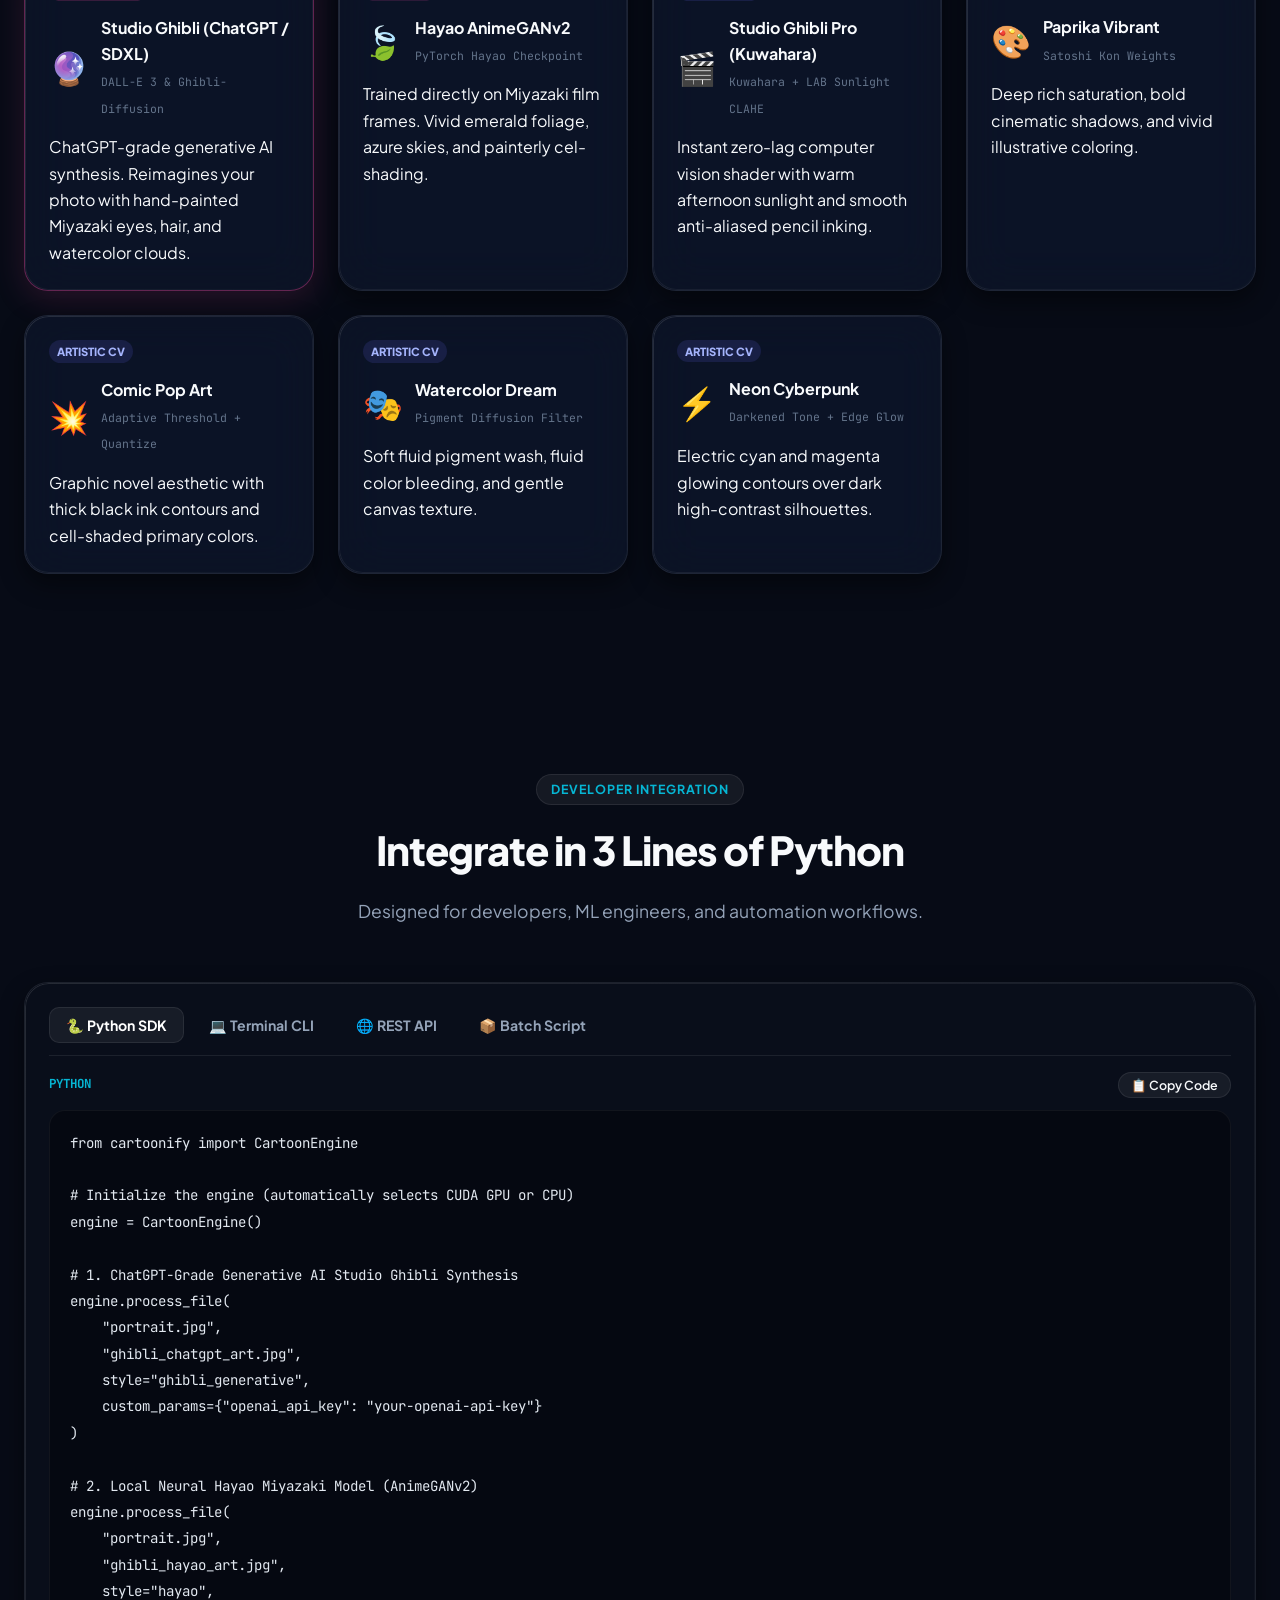
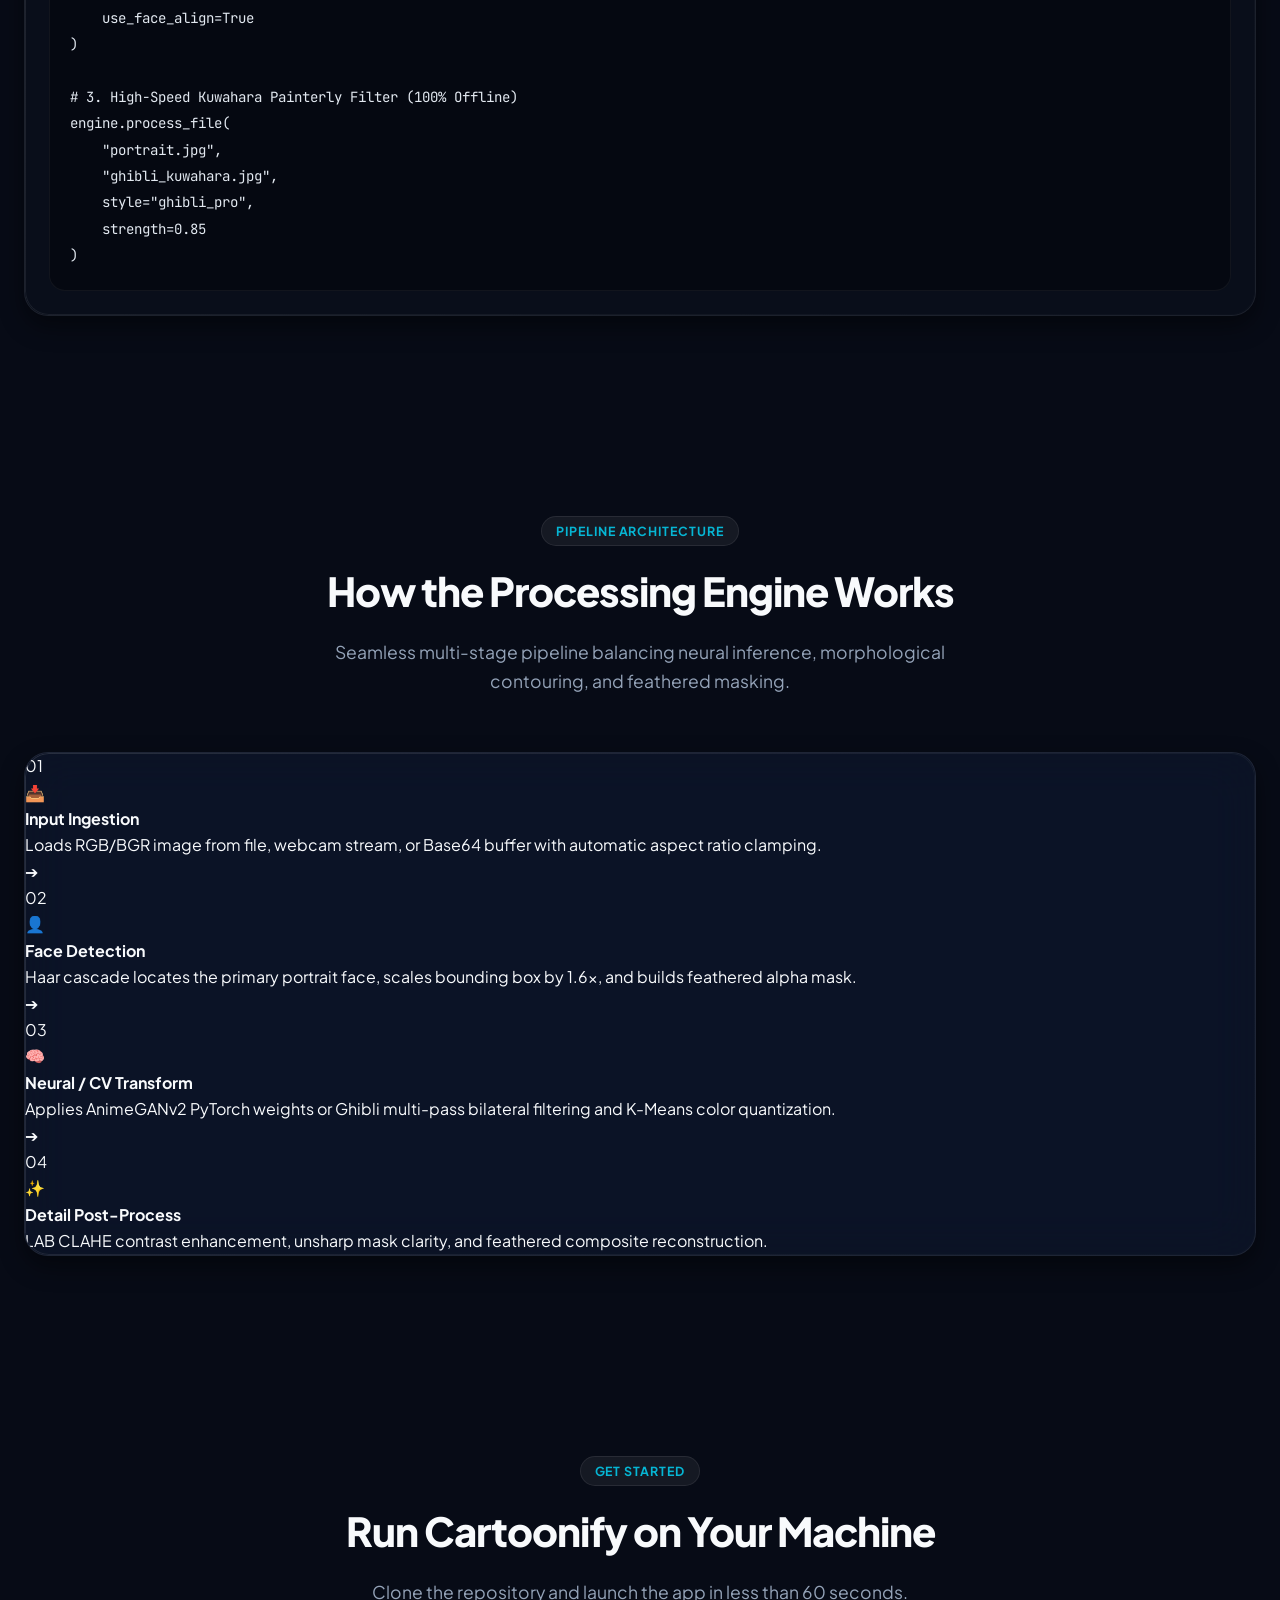
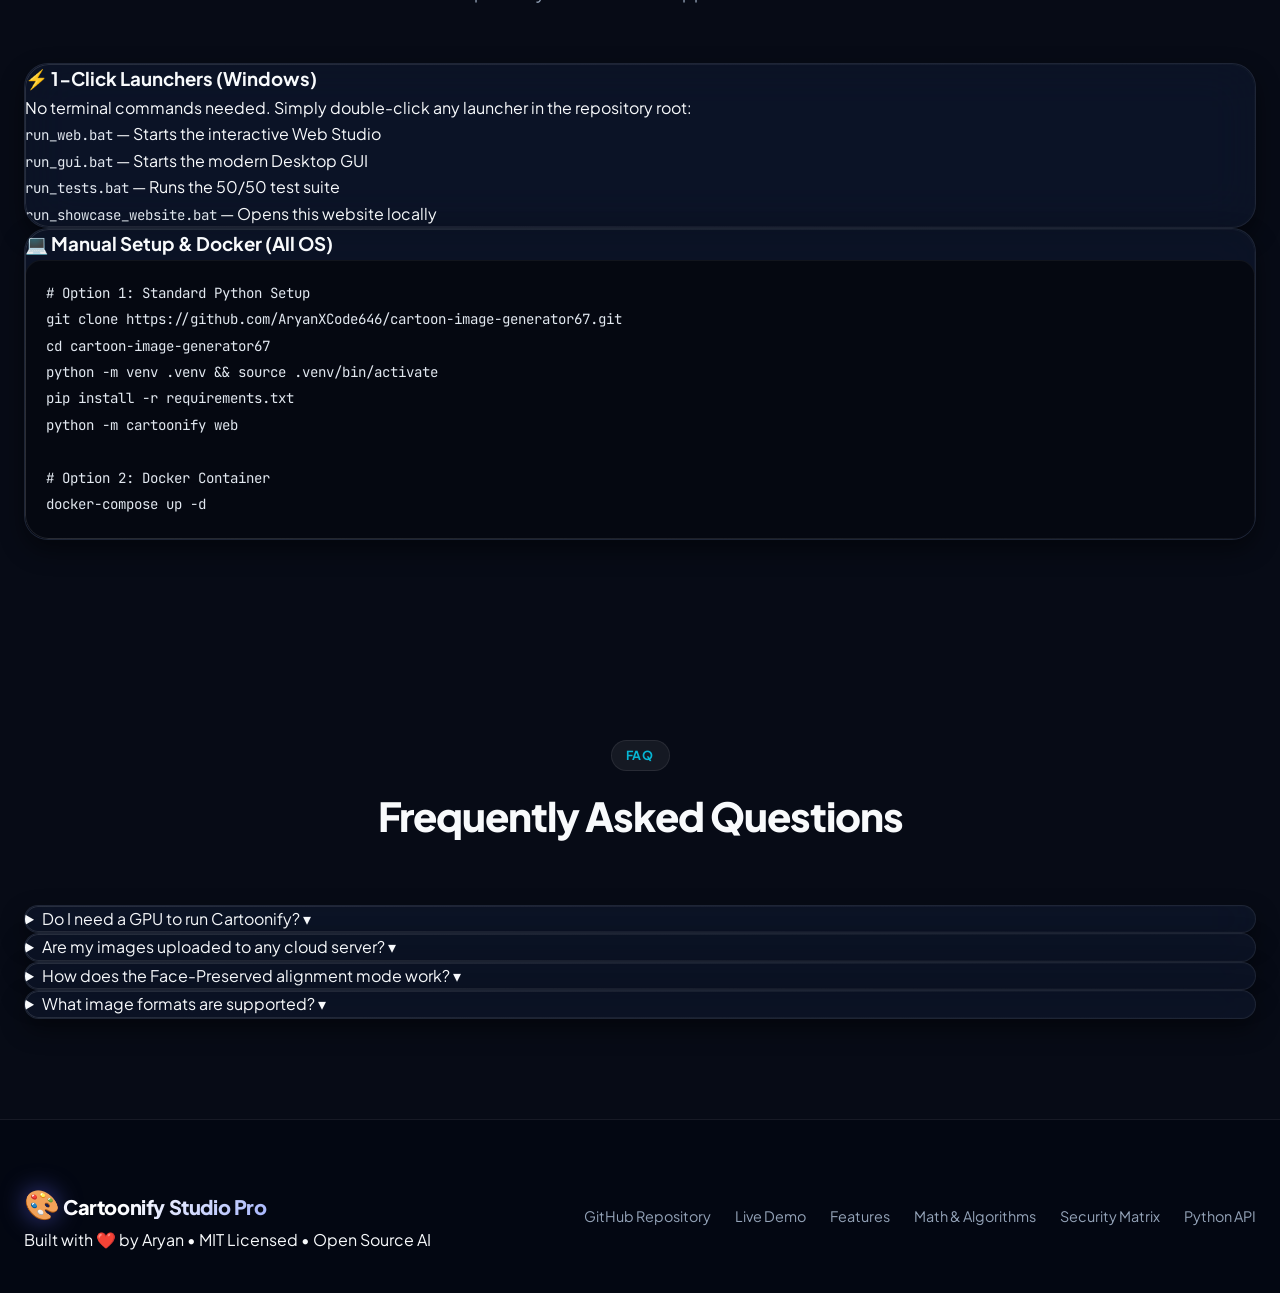
==== commit 0dc30cda: "fix: AI Ghibli for uploaded images shows correct error overlay instead of hallucinating random text-" ====
--- a/docs/index.html
+++ b/docs/index.html
@@ -5,7 +5,7 @@
   <meta name="viewport" content="width=device-width, initial-scale=1.0">
   <title>Cartoonify Studio Pro — AI & Computer Vision Image Cartoonization Suite</title>
   <meta name="description" content="Production-ready AI & Computer Vision cartoonization suite featuring Studio Ghibli, AnimeGANv2, Comic Pop Art, and Watercolor filters with Web Studio, Desktop GUI, and Python SDK.">
-  <link rel="stylesheet" href="style.css?v=20260830_ai_real_v3">
+  <link rel="stylesheet" href="style.css?v=20260830_ai_real_v4">
   <link rel="preconnect" href="https://fonts.googleapis.com">
   <link rel="preconnect" href="https://fonts.gstatic.com" crossorigin>
   <link href="https://fonts.googleapis.com/css2?family=Plus+Jakarta+Sans:wght@300;400;500;600;700;800&family=JetBrains+Mono:wght@400;500;700&display=swap" rel="stylesheet">
@@ -815,6 +815,6 @@
     </div>
   </footer>
 
-  <script src="app.js?v=20260830_ai_real_v3"></script>
+  <script src="app.js?v=20260830_ai_real_v4"></script>
 </body>
 </html>
